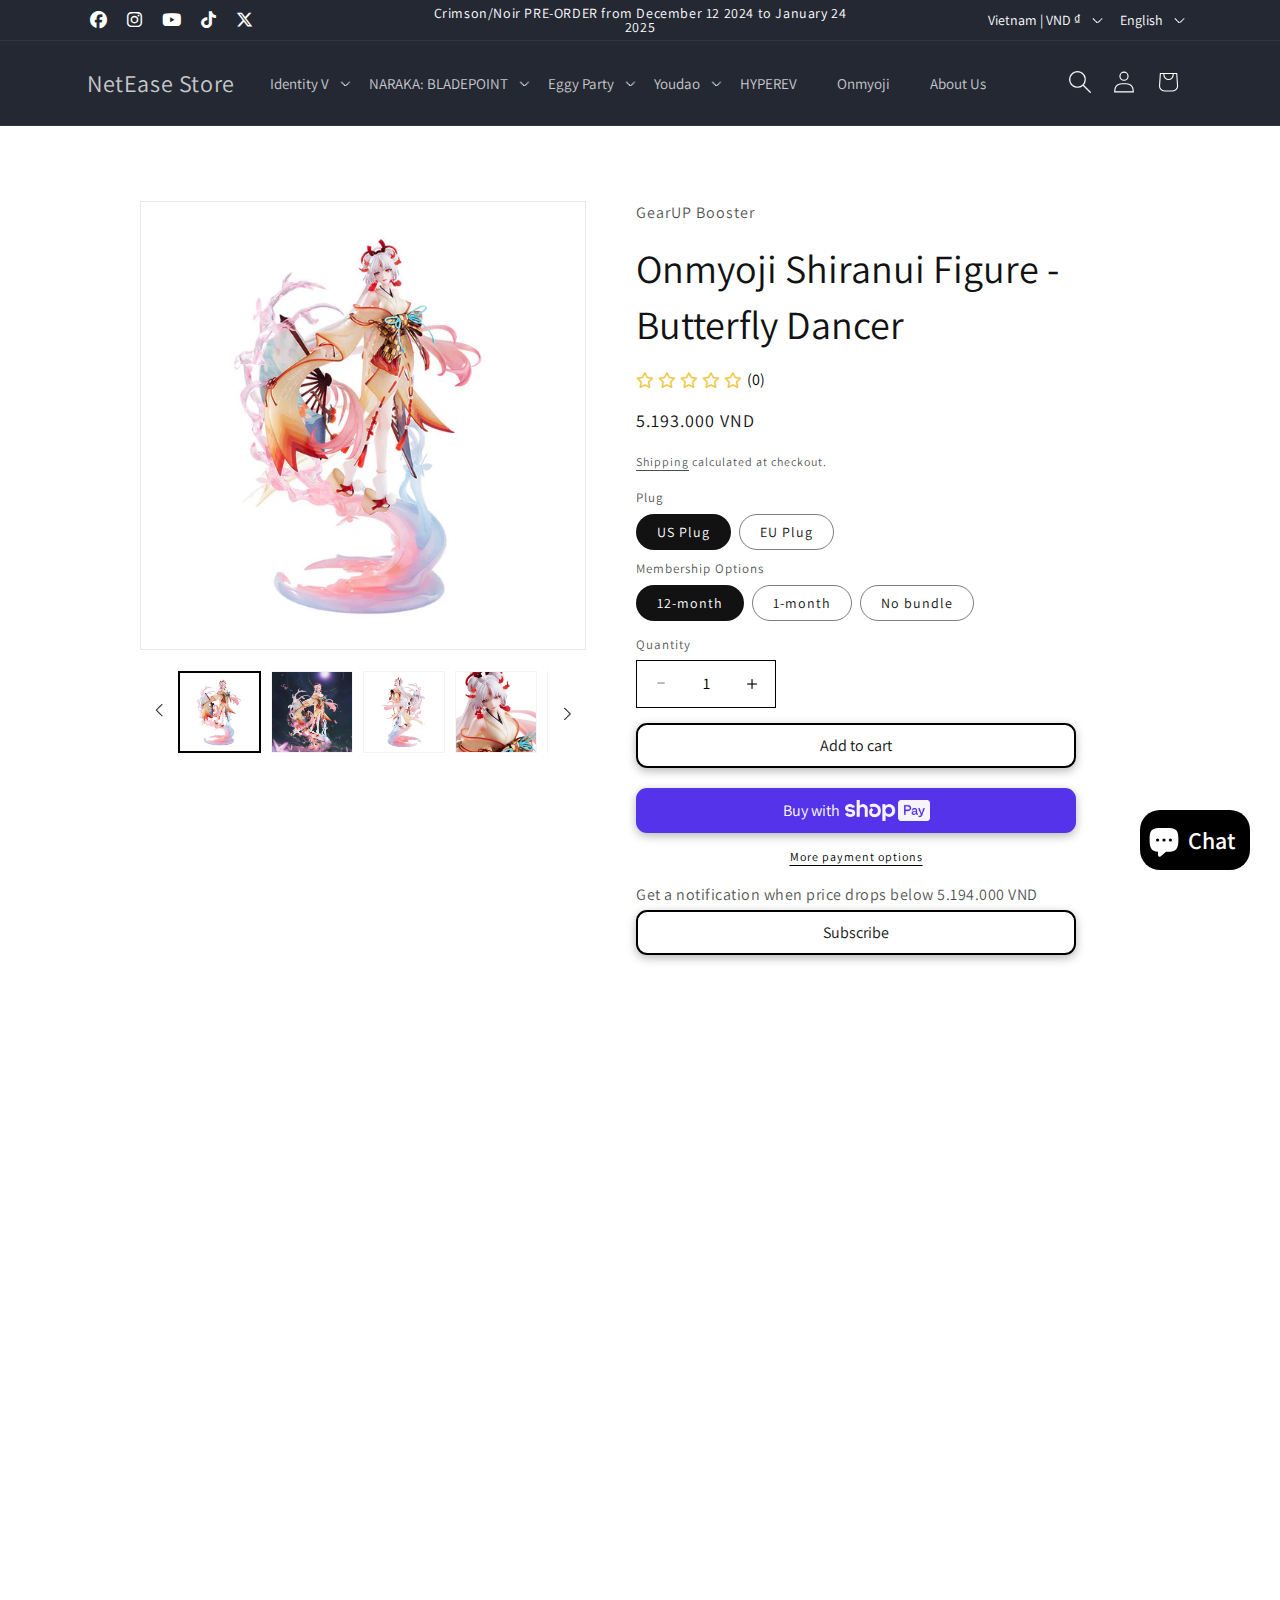
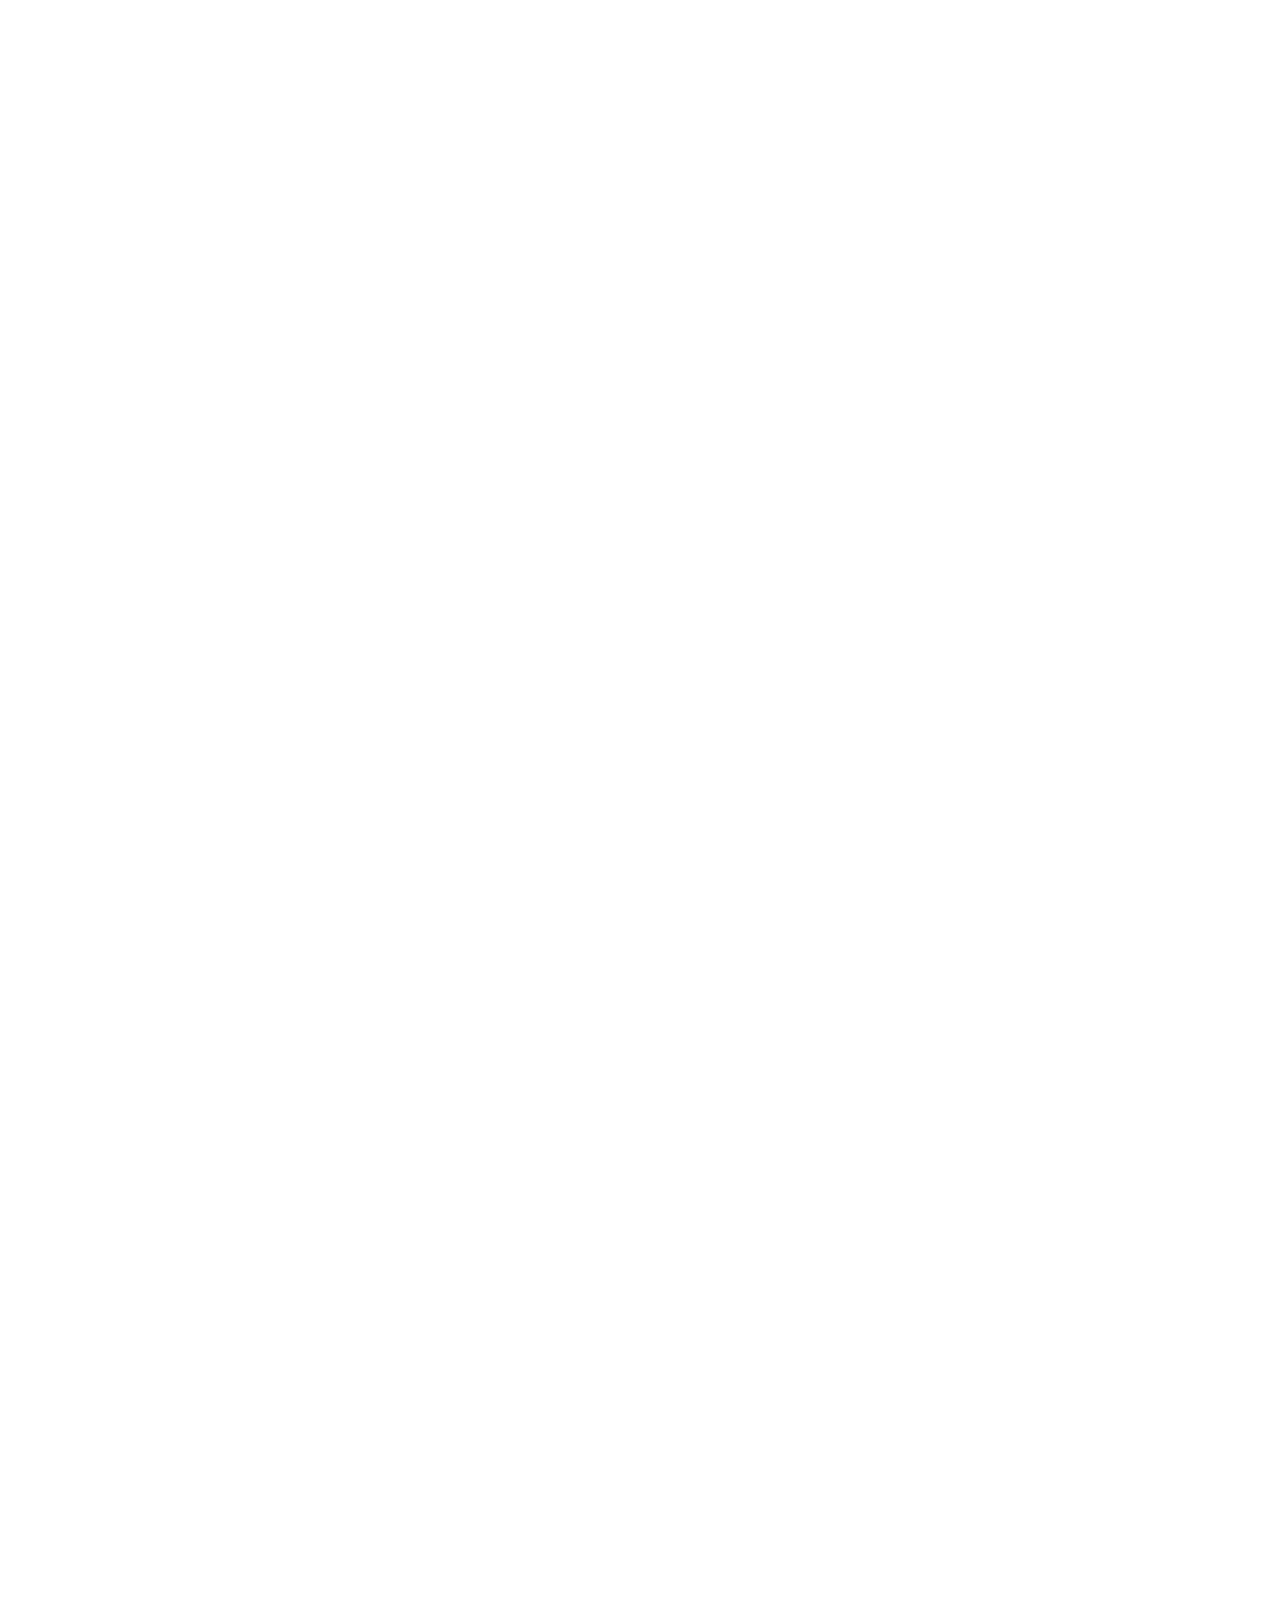
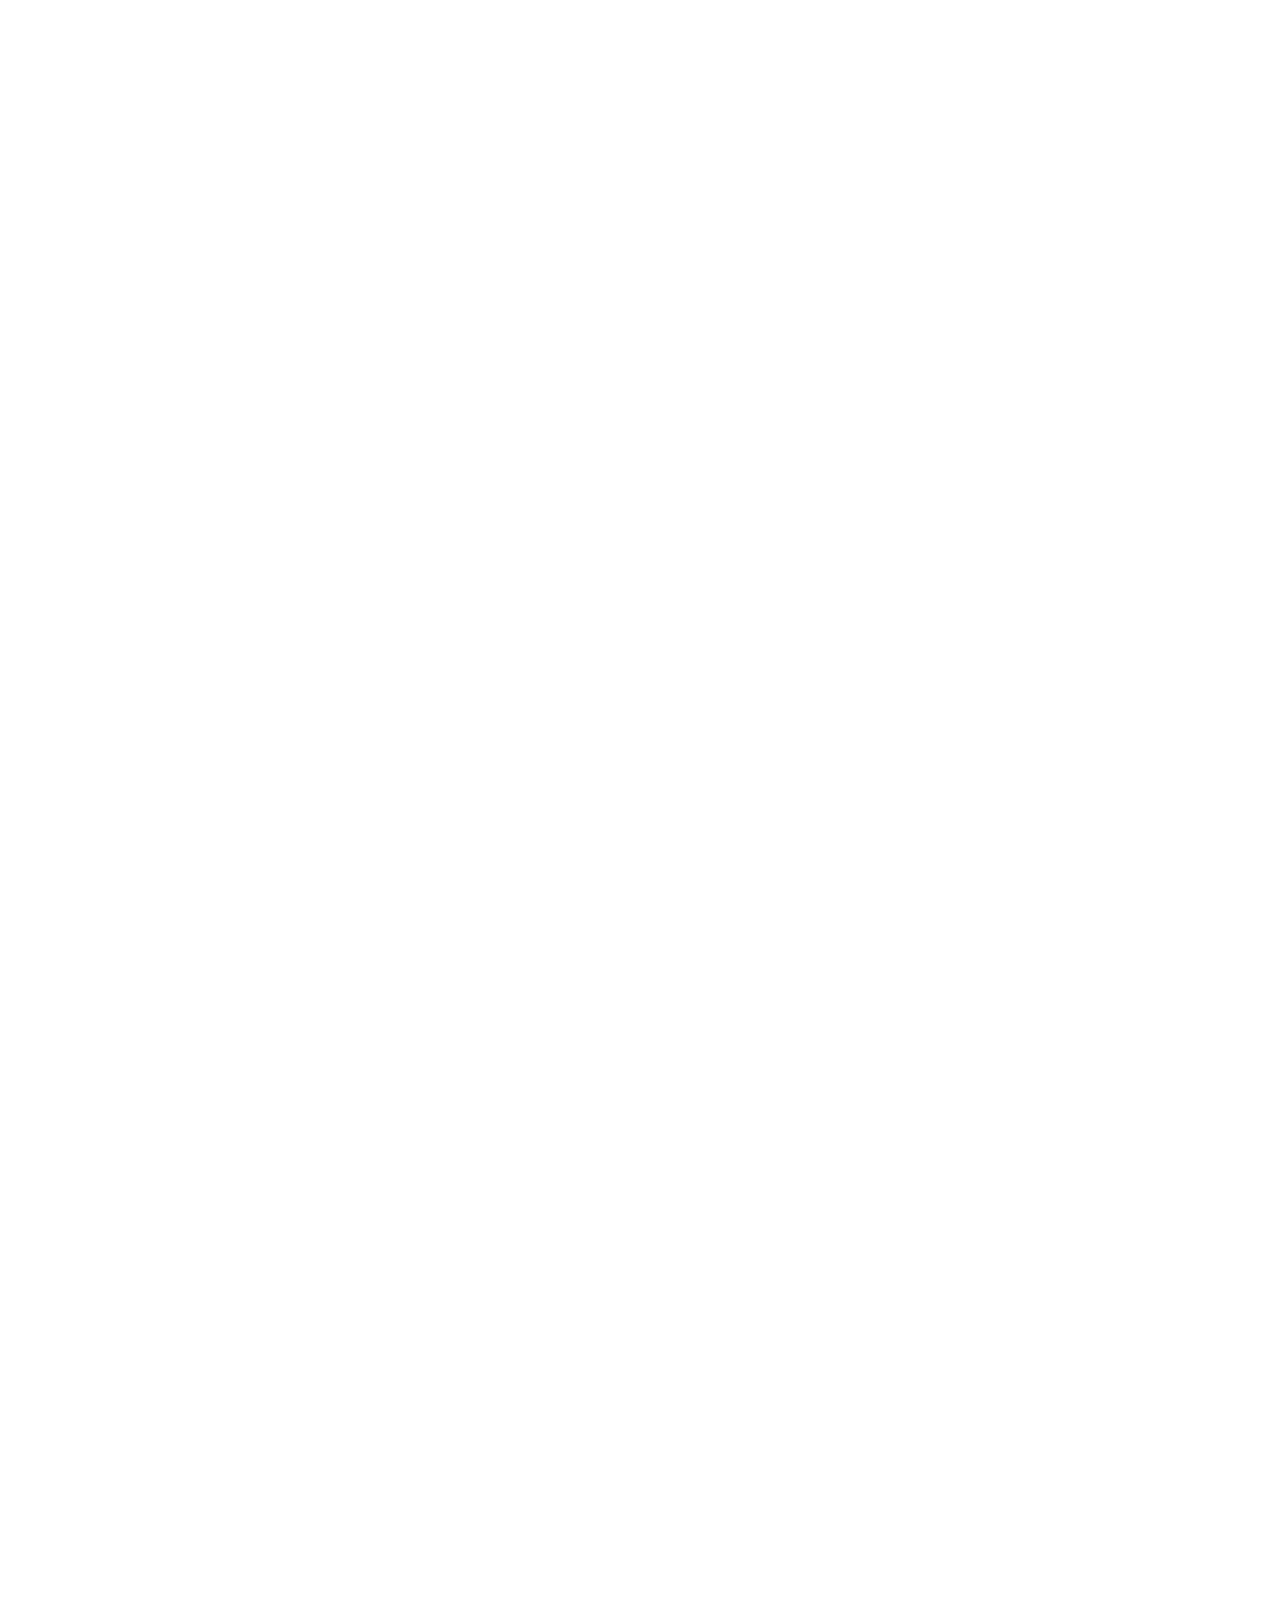
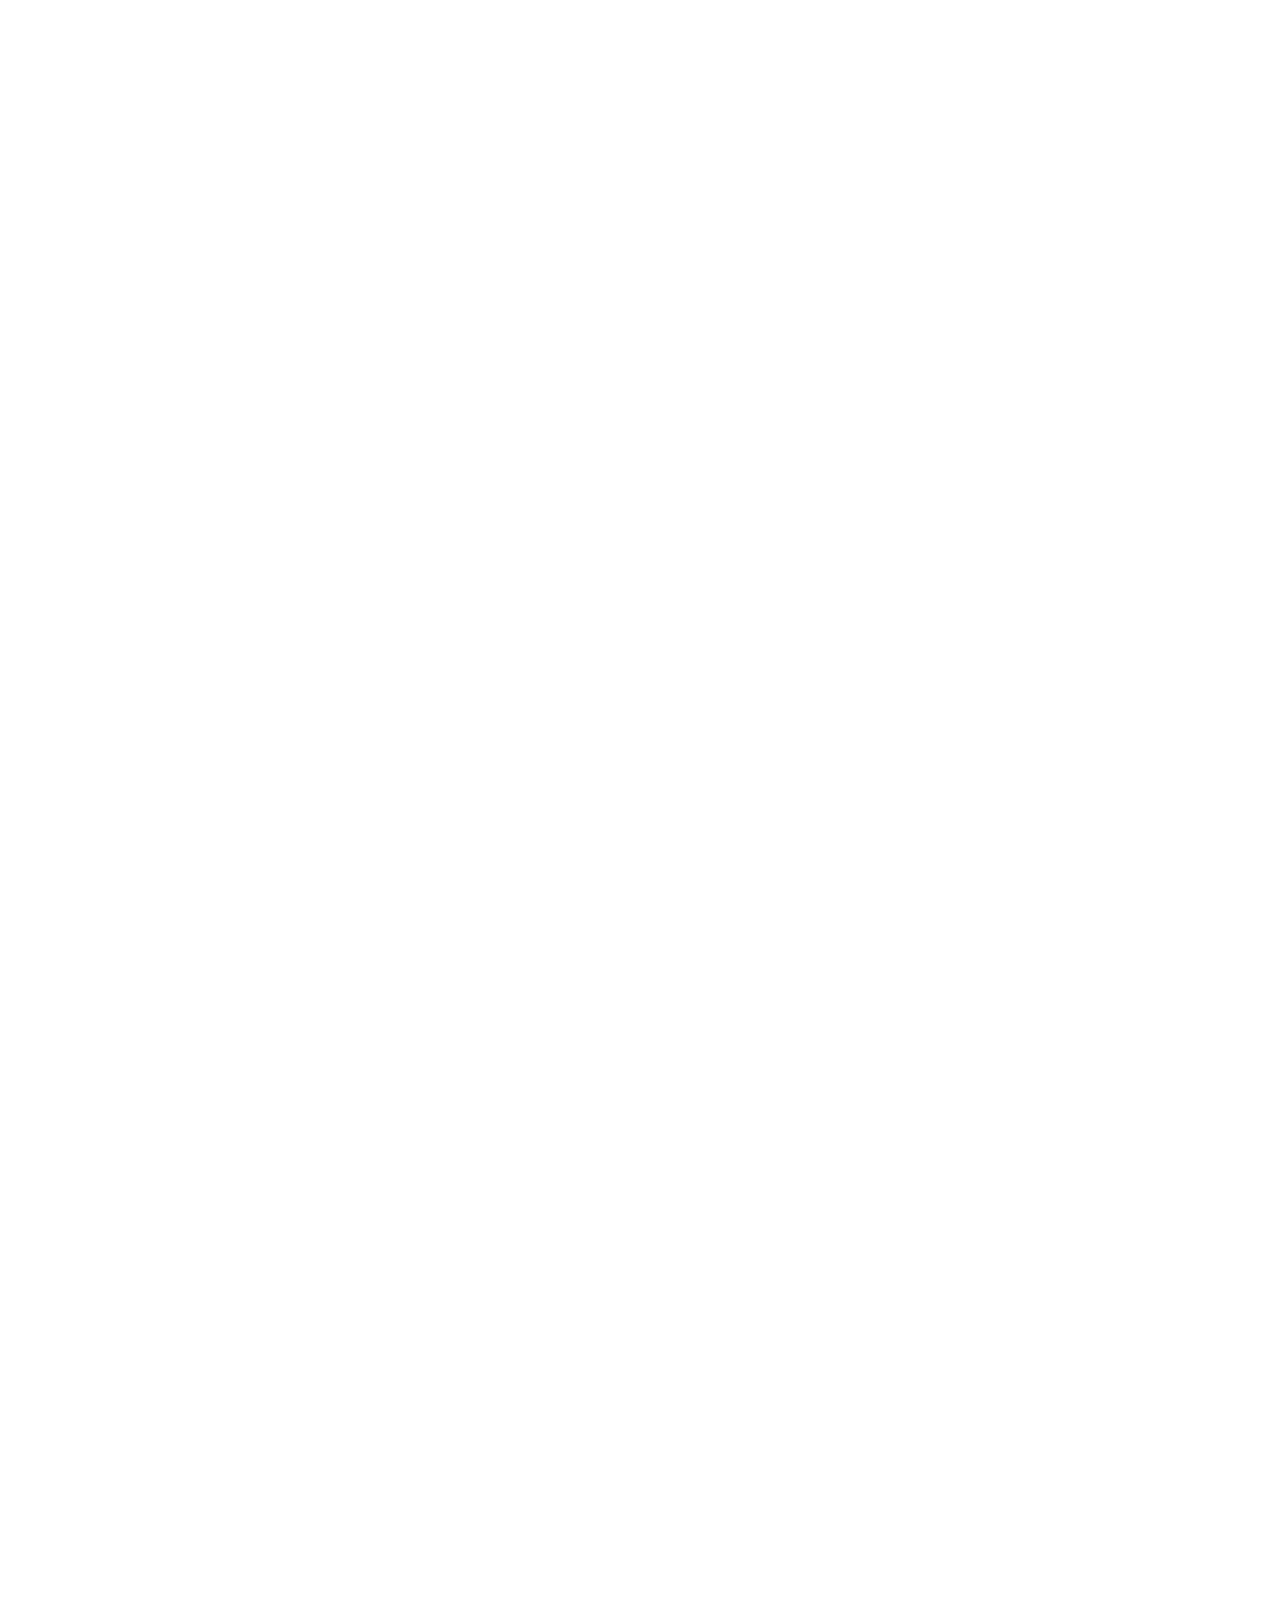
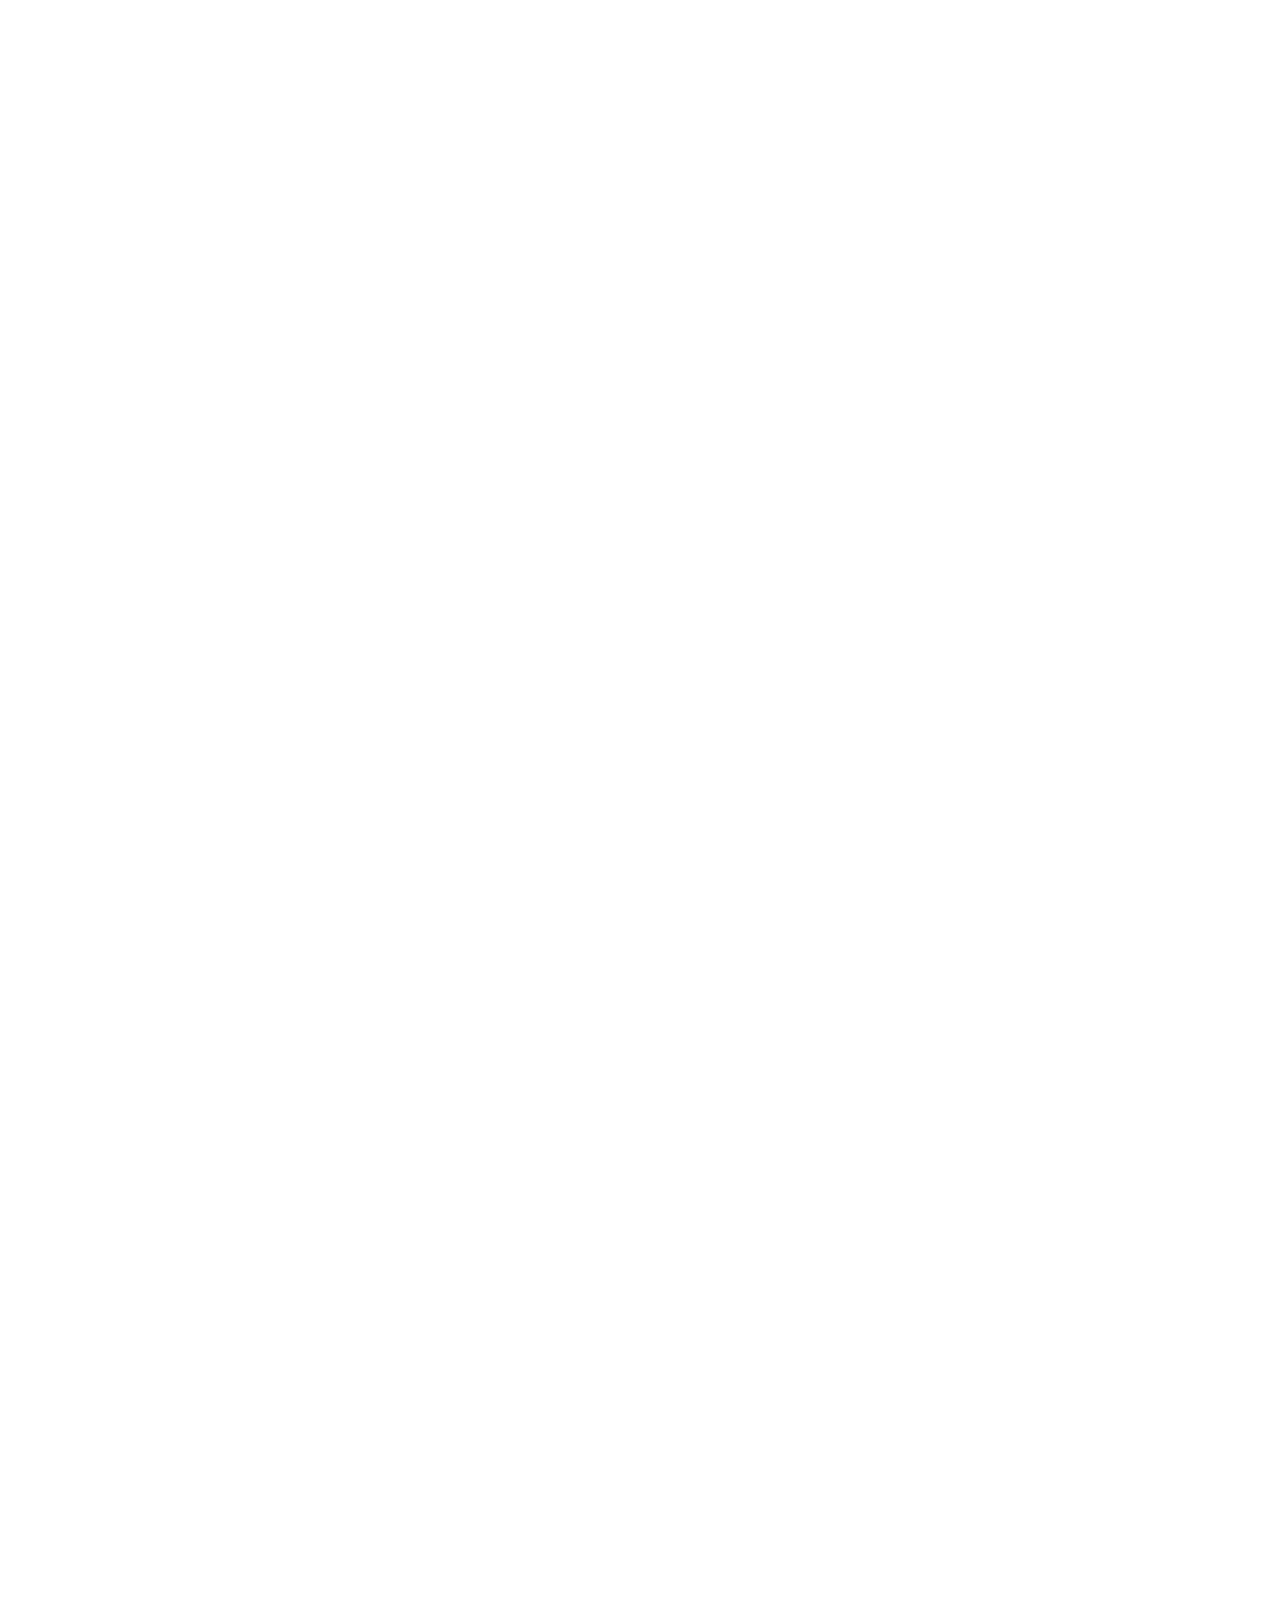
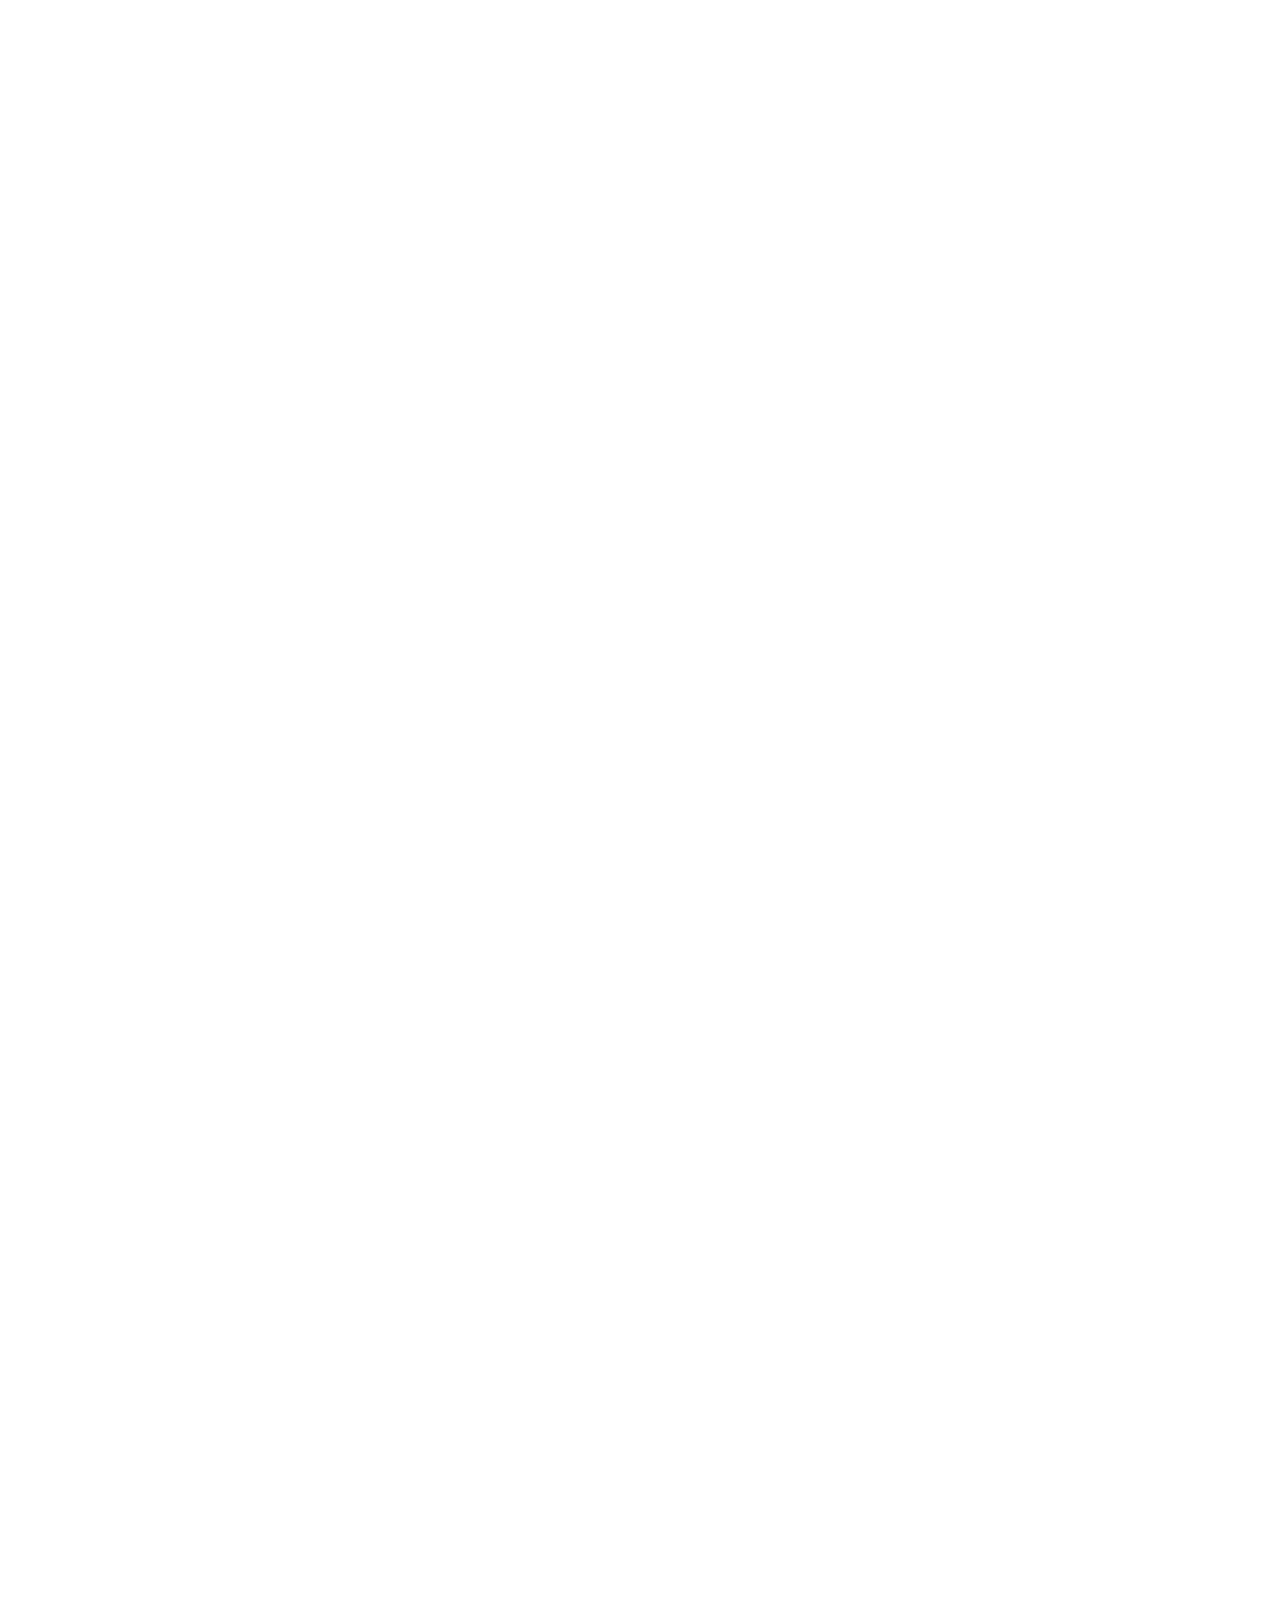
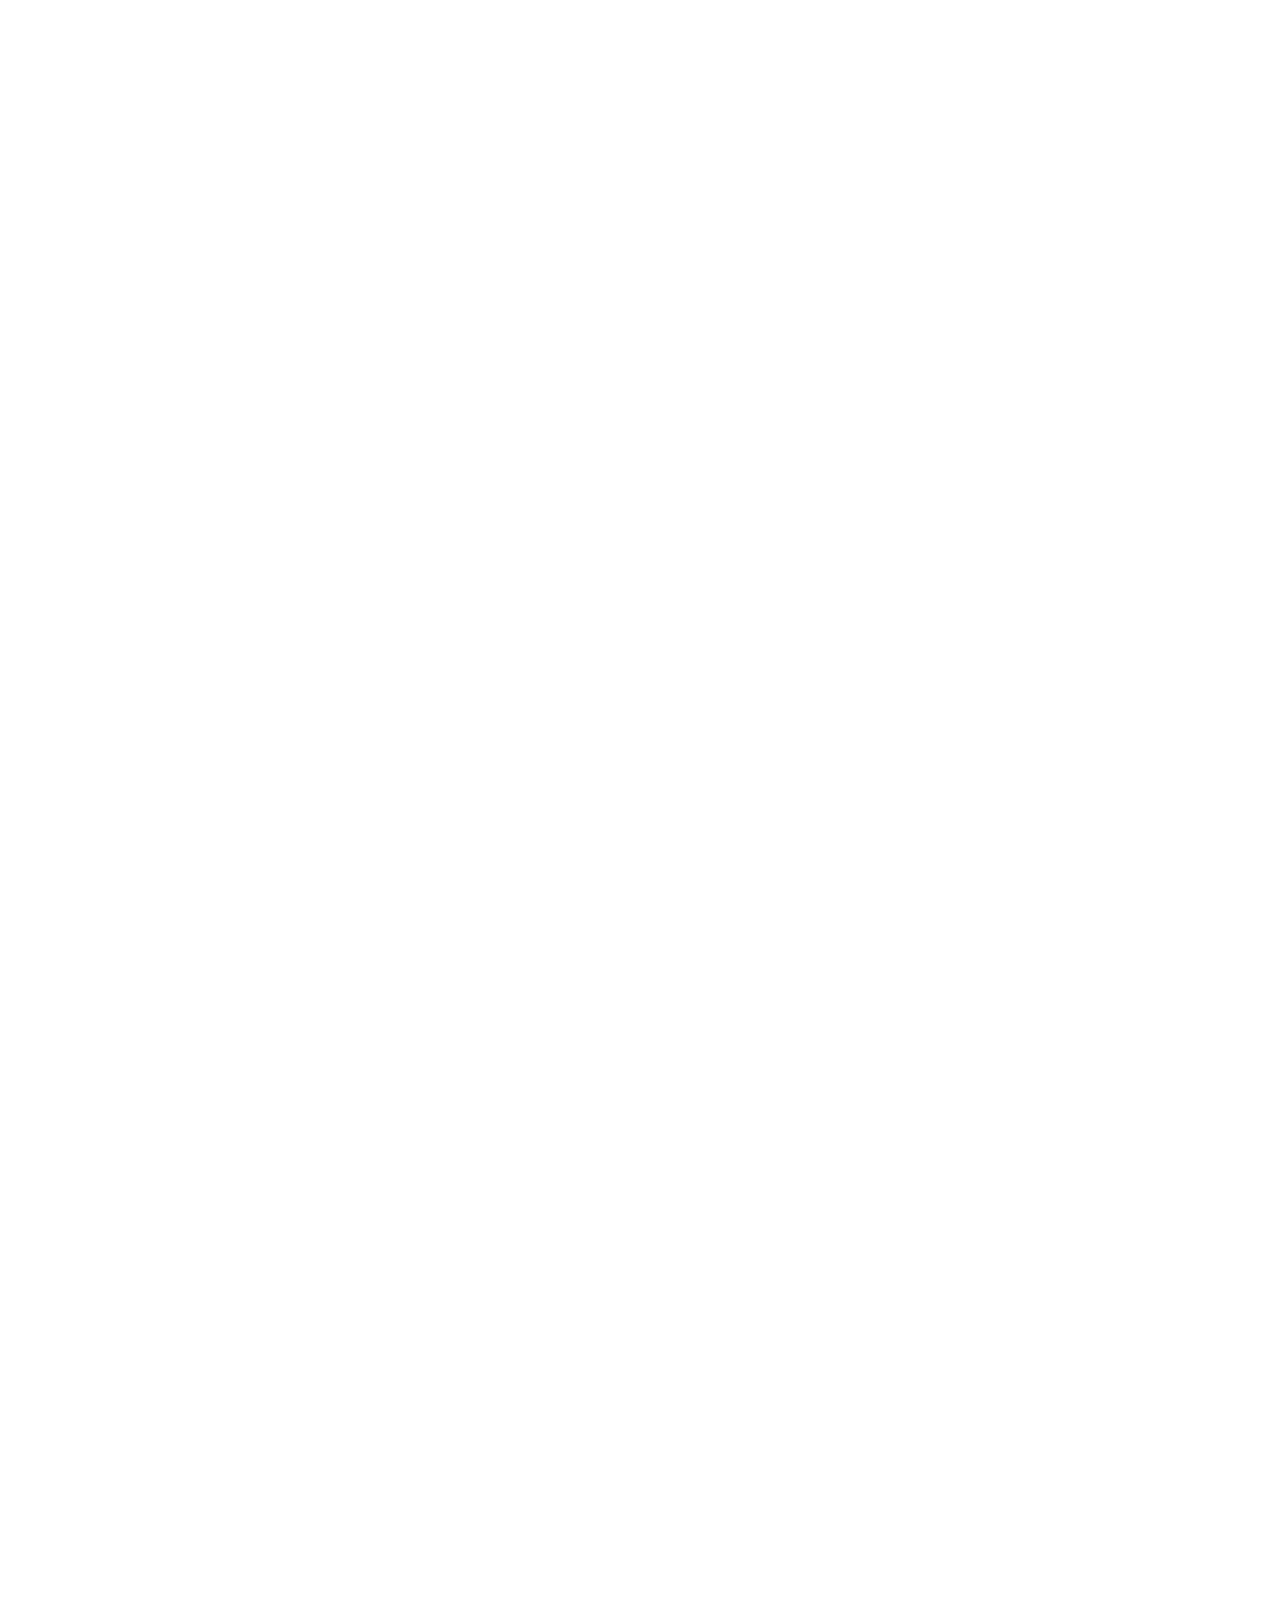
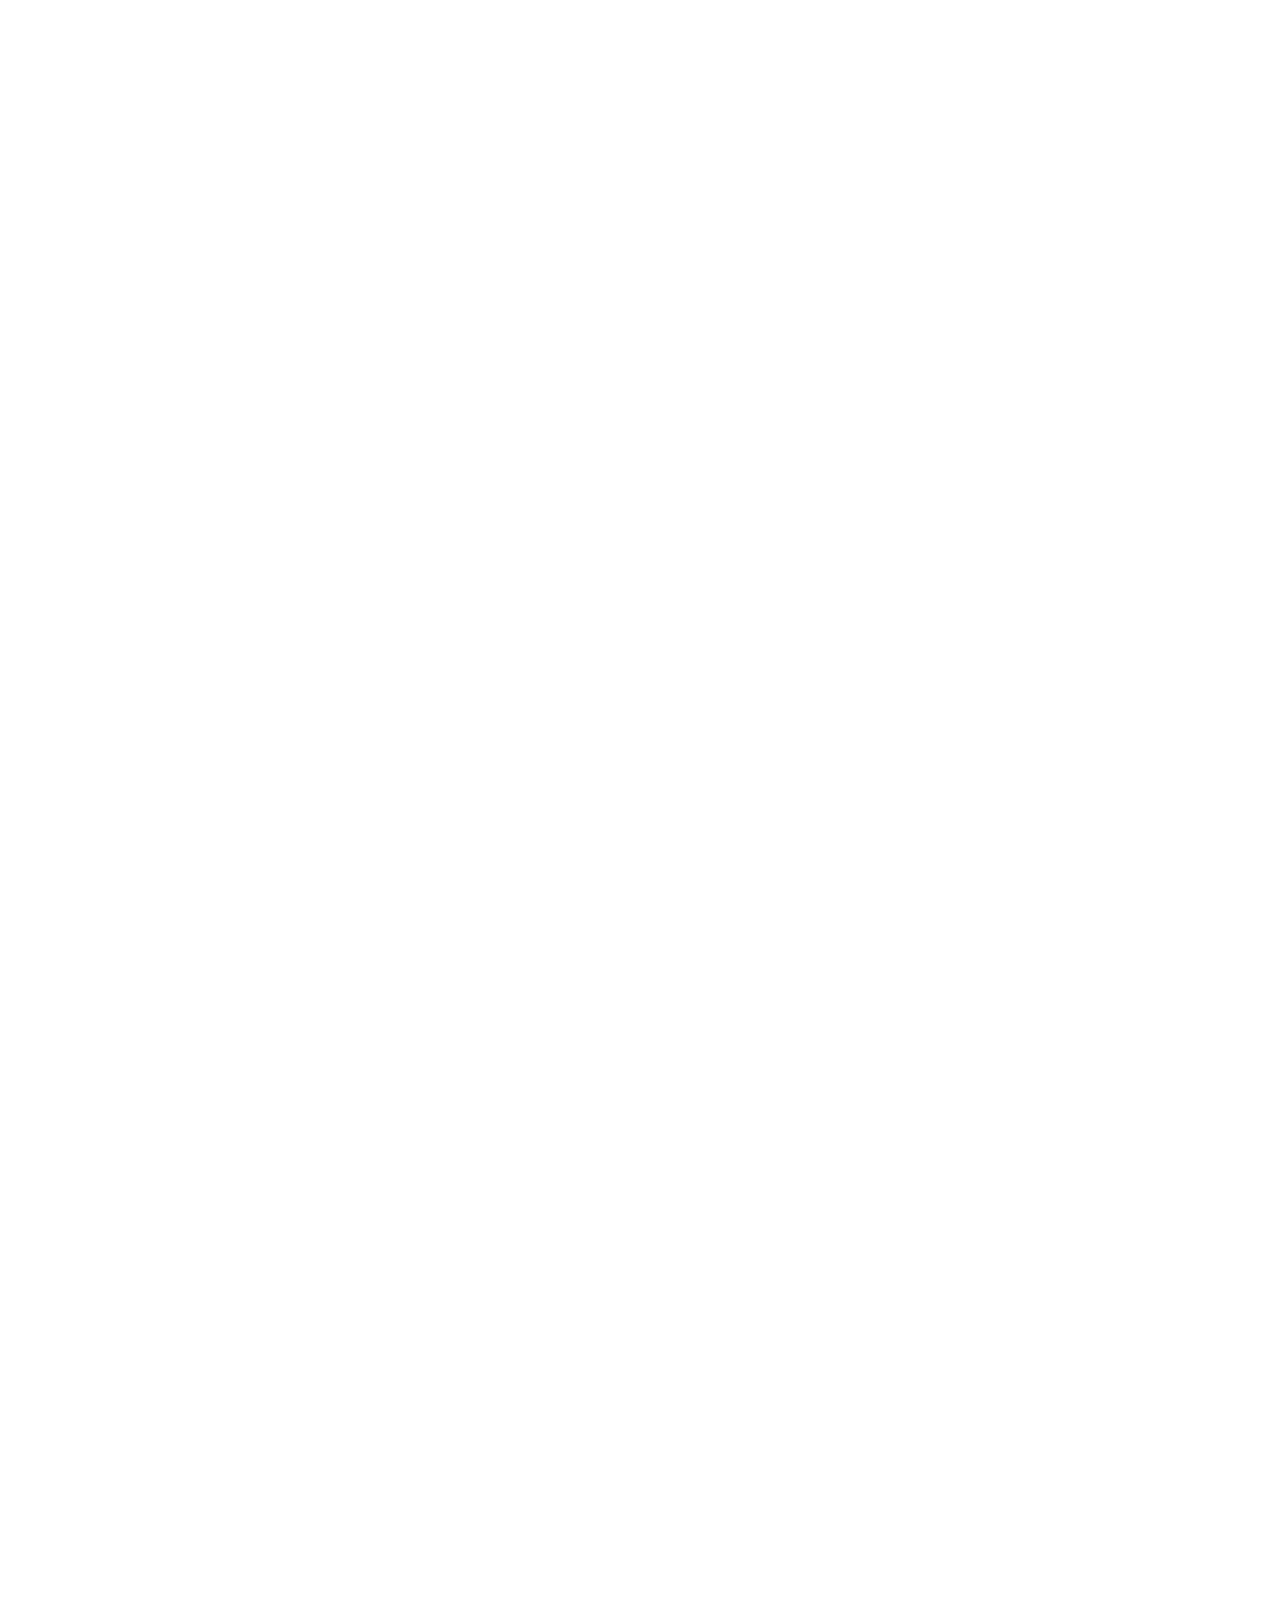
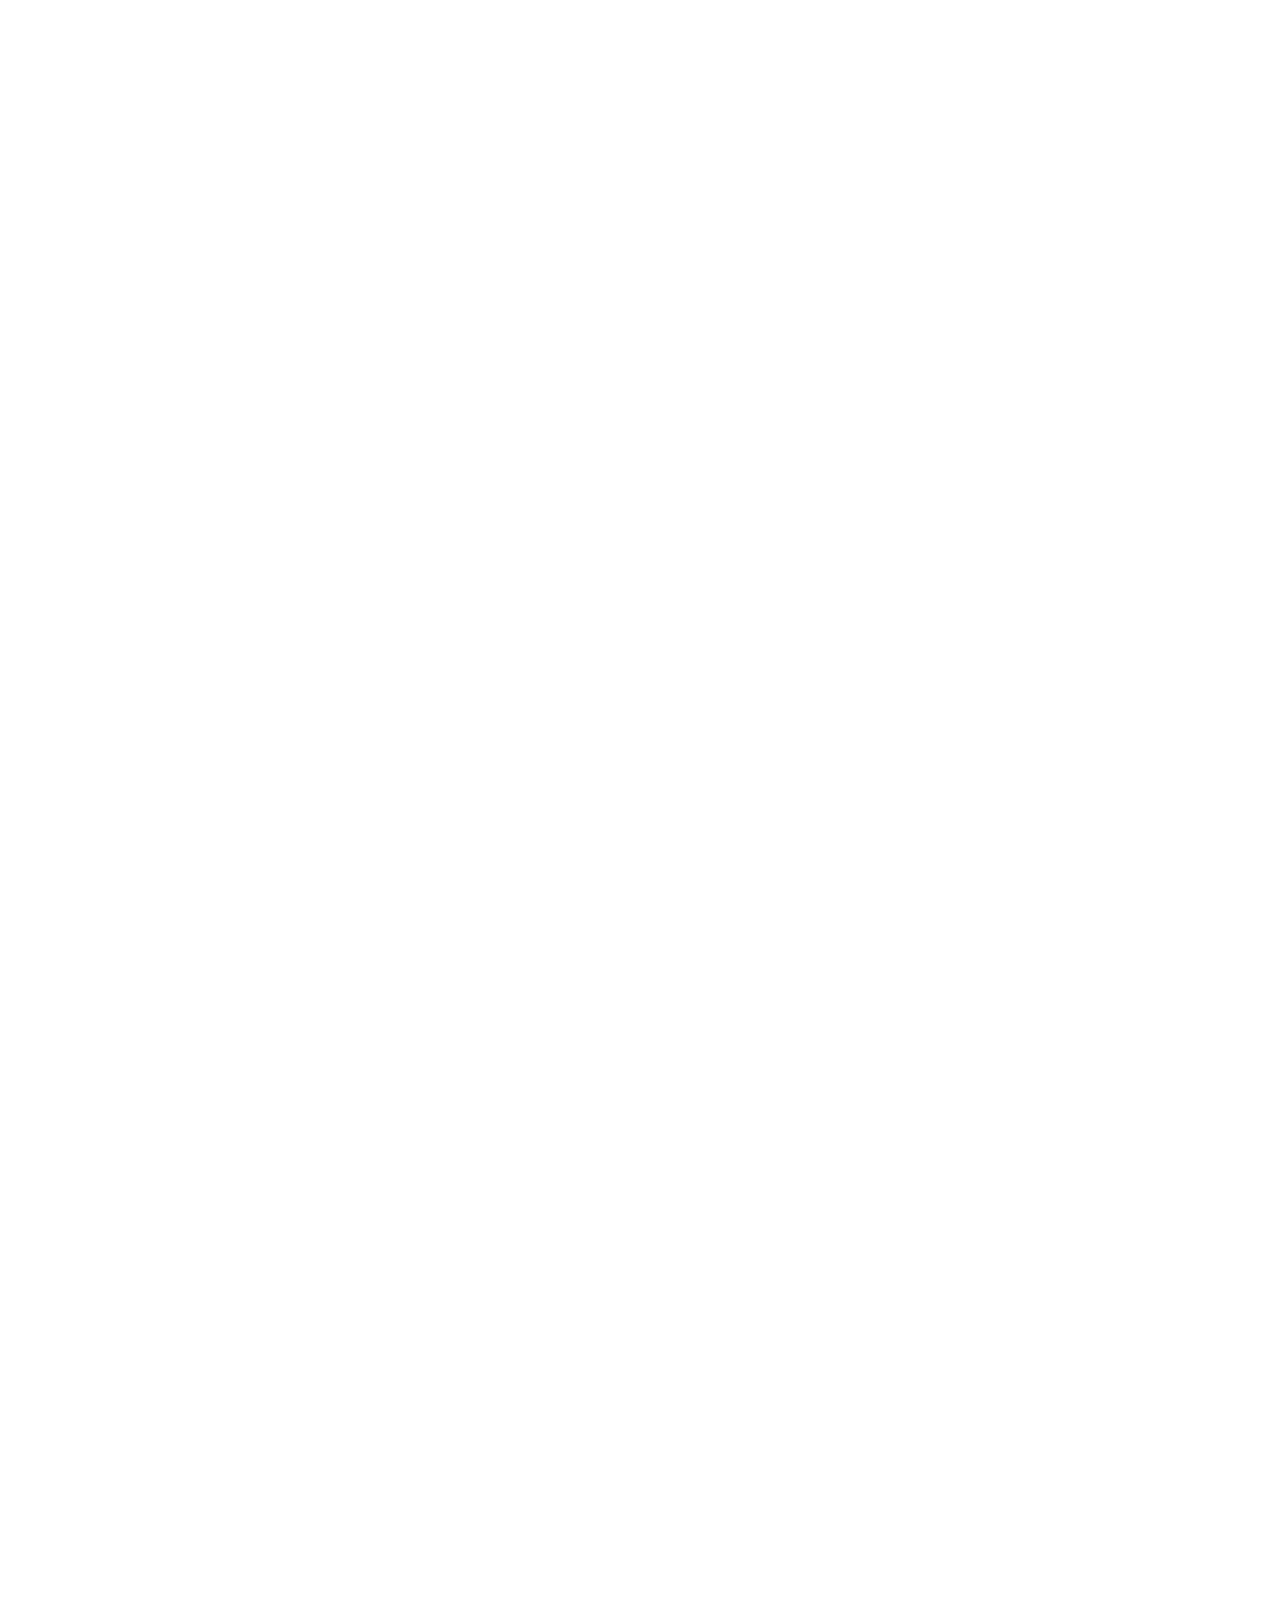
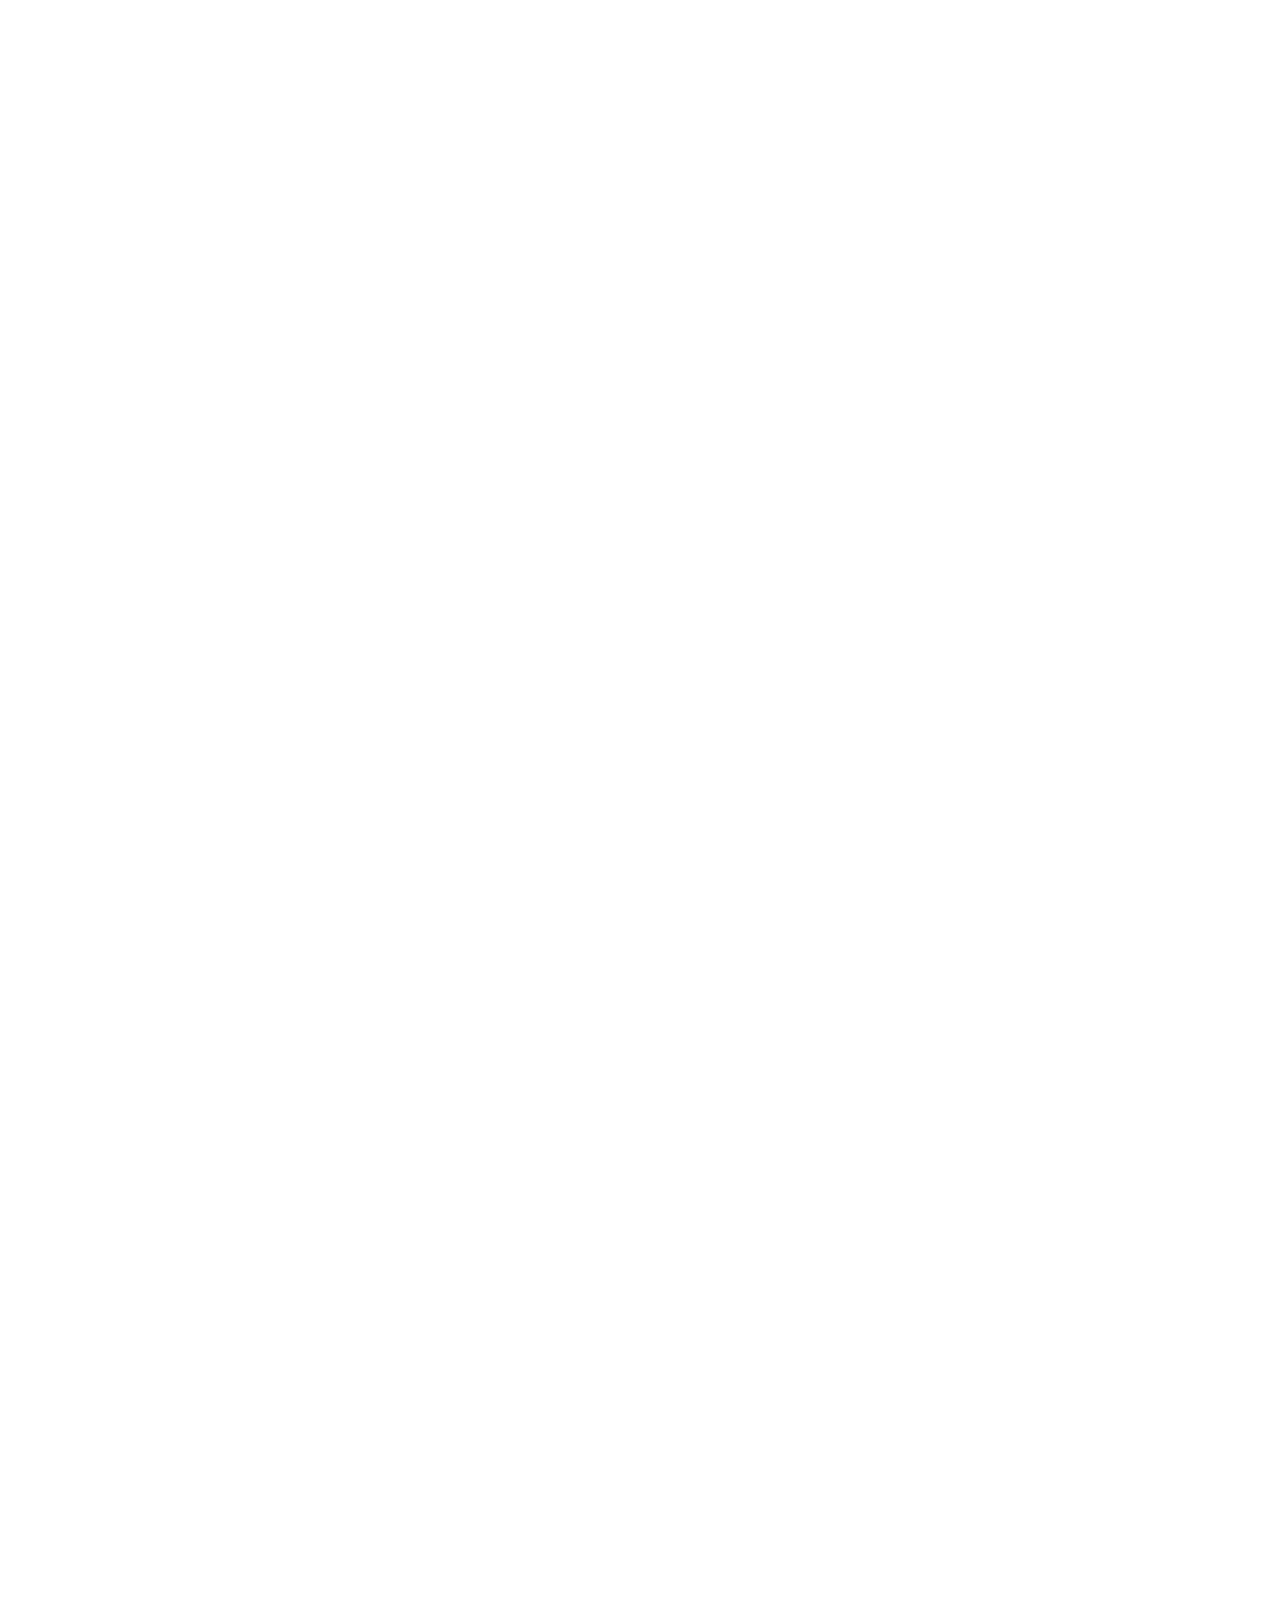
==== product.html @ d7a7edaa "update" ====
<!DOCTYPE html>
<html lang="en">
<head>
    <meta charset="UTF-8">
    <meta name="viewport" content="width=device-width, initial-scale=1.0 user-scalable">
    <link rel="stylesheet" href="./assets/css/reset.css">
    <link rel="stylesheet" href="./assets/fontawesome-free-6.7.2-web/css/all.css">
    <link rel="icon" type="image/x-icon" href="//neteasestore.com/cdn/shop/files/Netease_Store_FavIcon_White_af0d1147-eb52-4ab5-9616-52061c15a1e4.png?crop=center&height=32&v=1732855461&width=32">
    <link rel="stylesheet" href="./assets/fonts/stylesheet.css">

     <!-- -------------------- Fonts ----------------->
    
     <link rel="preconnect" href="https://fonts.googleapis.com">
     <link rel="preconnect" href="https://fonts.gstatic.com" crossorigin>
     <link href="https://fonts.googleapis.com/css2?family=Assistant:wght@200..800&display=swap" rel="stylesheet">
     
     <!-- -------------------------------------- -->

     <link rel="stylesheet" href="./assets/css/neteasestore.css">
     <link rel="stylesheet" href="./assets/css/product.css">

    <title>NetEase Store - Official Seller of NetEase Products</title>
</head>
<body>
    <section class="header top-on" id="header">
        <div class="header_top">
            <div class="header_top-container">
                <ul class="social_list">
                    <li>
                        <a target="_blank" href="">
                            <i class="fa-brands fa-facebook"></i>
                        </a>
                    </li>
                    <li>
                        <a target="_blank" href="">
                            <i class="fa-brands fa-instagram"></i>
                        </a>
                    </li>
                    <li>
                        <a target="_blank" href="">
                            <i class="fa-brands fa-youtube"></i>
                        </a>
                    </li>
                    <li>
                        <a target="_blank" href="">
                            <i class="fa-brands fa-tiktok"></i>
                        </a>
                    </li>
                    <li>
                        <a target="_blank" href="">
                            <i class="fa-brands fa-x-twitter"></i>
                        </a>
                    </li>
                </ul>
                <div class="annoucement">
                    <p>
                        Crimson/Noir PRE-ORDER from December 12 2024 to January 24 2025
                    </p>
                </div>
                <div class="right_header">
                    <div class="cost_unit">
                        Vietnam | VND ₫
                    </div>
                    <div class="language" style="user-select: none;">
                        <span class="language-default">
                            English
                        </span>
                        <ul class="language-list">
                            <li class="language-items active" onclick="translatePage('en')">
                                English
                            </li>
                            <li class="language-items" onclick="translatePage('zh-TW')">
                                繁體中文
                            </li>
                            <li class="language-items" onclick="translatePage('ja')">
                                日本語
                            </li>
                        </ul>
                    </div>
                </div>
            </div>
        </div>
        <div class="header_bottom">
            <div class="header_bottom-container">
                <div class="header_nav-bars">
                    <div class="header_nav-bars-container">
                        <div class="menu_drawer-nav">
                            <ul class="header_nav-list">
                                <li class="header_nav-items">
                                    Identity V
                                </li>
                                <li class="header_nav-items">
                                    NARAKA: BLADEPOINT
                                    
                                </li>
                                <li class="header_nav-items">
                                    Eggy Party
                                    
                                </li>
                                <li class="header_nav-items">
                                    Youdao
                                    
                                </li>
                                <li class="header_nav-items">
                                    HYPEREV
                                </li>
                                <li class="header_nav-items">
                                    Onmyoji
                                </li>
                                <li class="header_nav-items">
                                    About Us
                                </li>
                            </ul>
                        </div>
                        <div class="menu_drawer-utility">
                            <div class="header_user-items">
                                <a target="_blank" href="">
                                    <svg xmlns="http://www.w3.org/2000/svg" aria-hidden="true" focusable="false" fill="none" viewBox="0 0 18 19">
                                        <path>
                                        </path>
                                    </svg>
                                    <span>
                                        Log in
                                    </span>
                                </a>
                            </div>
                            <div class="cost_unit">
                                <span>Vietnam | VND ₫</span>
                            </div>
                            <div class="language" style="user-select: none;">
                                <span class="language-default">
                                    English
                                </span>
                                <ul class="language-list">
                                    <li class="language-items active" onclick="translatePage('en')">
                                        English
                                    </li>
                                    <li class="language-items" onclick="translatePage('zh-TW')">
                                        繁體中文
                                    </li>
                                    <li class="language-items" onclick="translatePage('ja')">
                                        日本語
                                    </li>
                                </ul>
                            </div>
                            <ul class="social_list">
                                <li>
                                    <a target="_blank" href="">
                                        <i class="fa-brands fa-facebook"></i>
                                    </a>
                                </li>
                                <li>
                                    <a target="_blank" href="">
                                        <i class="fa-brands fa-instagram"></i>
                                    </a>
                                </li>
                                <li>
                                    <a target="_blank" href="">
                                        <i class="fa-brands fa-youtube"></i>
                                    </a>
                                </li>
                                <li>
                                    <a target="_blank" href="">
                                        <i class="fa-brands fa-tiktok"></i>
                                    </a>
                                </li>
                                <li>
                                    <a target="_blank" href="">
                                        <i class="fa-brands fa-x-twitter"></i>
                                    </a>
                                </li>
                            </ul>
                        </div>
                        <ul class="identity_menu">
                            <li class="identity_menu-items">
                                <a href="">
                                    Identity V
                                </a>
                            </li>
                            <li class="identity_menu-items">
                                <a href="">
                                    Identity V Official Merch
                                </a>
                            </li>
                            <li class="identity_menu-items">
                                <a href="">
                                    Identity V Limited Edition Merch
                                </a>
                            </li>
                            <li class="identity_menu-items">
                                <a href="">
                                    Identity V Merch On Sale
                                </a>
                            </li>
                            <li class="identity_menu-items">
                                <a href="">
                                    Identity V New Arrivals
                                </a>
                            </li>
                            <li class="identity_menu-items">
                                <a href="">
                                    Identity V Merch Categories
                                </a>
                            </li>
                            <li class="identity_menu-items identity_menu-items--last-child ">
                                <a href="">
                                    Identity V Merch Series
                                </a>
                            </li>
                        </ul>
                        <ul class="naraka_menu">
                            <li class="naraka_menu-items">
                                <a href="">
                                    NARAKA: BLADEPOINT Official Merch
                                </a>
                            </li>
                            <li class="naraka_menu-items">
                                <a href="">
                                    NARAKA: BLADEPOINT Merch On Sale
                                </a>
                            </li>
                            <li class="naraka_menu-items">
                                <a href="">
                                    NARAKA: BLADEPOINT Plushies & Figurines
                                </a>
                            </li>
                            <li class="naraka_menu-items">
                                <a href="">
                                    NARAKA: BLADEPOINT Accessories
                                </a>
                            </li>
                        </ul>
                        <ul class="eggy_menu">
                            <li class="eggy_menu-items">
                                <a href="">
                                    Eggy Party Official Merch
                                </a>
                            </li>
                            <li class="eggy_menu-items">
                                <a href="">
                                    Eggy Party Merch On Sale
                                </a>
                            </li>
                            <li class="eggy_menu-items">
                                <a href="">
                                    Eggy Party Plushies & Figurines
                                </a>
                            </li>
                            <li class="eggy_menu-items">
                                <a href="">
                                    Eggy Party Accessories
                                </a>
                            </li>
                        </ul>
                        <ul class="youdao_menu">
                            <li class="youdao_menu-items">
                                <a href="">
                                    Youdao Smart Devices
                                </a>
                            </li>
                            <li class="youdao_menu-items">
                                <a href="">
                                    Dictionary Pen
                                </a>
                            </li>
                            <li class="youdao_menu-items">
                                <a href="">
                                    Pocket Printer & Paper
                                </a>
                            </li>
                            <li class="youdao_menu-items">
                                <a href="">
                                    Super Bundles
                                </a>
                            </li>
                        </ul>
                        <ul class="categories_popup">
                            <li class="categories_popup-items">
                                <a target="_blank" href="">
                                    Identity V Merch categories
                                </a>
                            </li>
                            <li class="categories_popup-items">
                                <a target="_blank" href="">
                                    Identity V Plushies & Figurines
                                </a>
                            </li>
                            <li class="categories_popup-items">
                                <a target="_blank" href="">
                                    Identity V Cards
                                </a>
                            </li>
                            <li class="categories_popup-items">
                                <a target="_blank" href="">
                                    Identity V Blind Boxes
                                </a>
                            </li>
                            <li class="categories_popup-items">
                                <a target="_blank" href="">
                                    Identity V Accessories
                                </a>
                            </li>
                            <li class="categories_popup-items">
                                <a target="_blank" href="">
                                    Identity V Assembly Workshop
                                </a>
                            </li>
                        </ul>
                        <ul class="series_popup">
                            <li class="series_popup-items">
                                <a href="" target="_black">
                                    Identity V Merch Series
                                </a>
                            </li>
                            <li class="series_popup-items">
                                <a target="_blank" href="">
                                    Identity V Frozen Kingdom Series Merch
                                </a>
                            </li>
                            <li class="series_popup-items">
                                <a target="_blank" href="">
                                    Identity V Crafter's Workshop Series Merch
                                </a>
                            </li>
                            <li class="series_popup-items">
                                <a target="_blank" href="">
                                    Identity V Weird Gallery Series Merch
                                </a>
                            </li>
                            <li class="series_popup-items">
                                <a target="_blank" href="">
                                    Identity V Midnight Party Series Merch
                                </a>
                            </li>
                            <li class="series_popup-items">
                                <a target="_blank" href="">
                                    Identity V Castle Series Merch
                                </a>
                            </li>
                        </ul>
                    </div>
                </div>
                <div class="logo_netease">
                    <h2>
                        <a href="./neteasestore.html">
                            NetEase Store
                        </a>
                    </h2>
                </div>
                <div class="header_nav">
                    <button class="btn-show-bars">
                        <img  src="./assets/img/bars-icon--white.png" alt="">
                    </button>
                    <ul class="header_nav-list">
                        <li class="header_nav-items">
                            Identity V
                            <ul class="identity_menu">
                                <li class="identity_menu-items">
                                    <a href="">
                                        Identity V Official Merch
                                    </a>
                                </li>
                                <li class="identity_menu-items">
                                    <a href="">
                                        Identity V Limited Edition Merch
                                    </a>
                                </li>
                                <li class="identity_menu-items">
                                    <a href="">
                                        Identity V Merch On Sale
                                    </a>
                                </li>
                                <li class="identity_menu-items">
                                    <a href="">
                                        Identity V New Arrivals
                                    </a>
                                </li>
                                <li class="identity_menu-items">
                                    Identity V Merch Categories
                                </li>
                                <ul class="categories_popup">
                                    <li class="categories_popup-items">
                                        <a target="_blank" href="">
                                            Identity V Plushies & Figurines
                                        </a>
                                    </li>
                                    <li class="categories_popup-items">
                                        <a target="_blank" href="">
                                            Identity V Cards
                                        </a>
                                    </li>
                                    <li class="categories_popup-items">
                                        <a target="_blank" href="">
                                            Identity V Blind Boxes
                                        </a>
                                    </li>
                                    <li class="categories_popup-items">
                                        <a target="_blank" href="">
                                            Identity V Accessories
                                        </a>
                                    </li>
                                    <li class="categories_popup-items">
                                        <a target="_blank" href="">
                                            Identity V Assembly Workshop
                                        </a>
                                    </li>
                                </ul>
                                <li class="identity_menu-items identity_menu-items--last-child ">
                                    Identity V Merch <br> Series
                                </li>
                                <ul class="series_popup">
                                    <li class="series_popup-items">
                                        <a target="_blank" href="">
                                            Identity V Frozen Kingdom Series Merch
                                        </a>
                                    </li>
                                    <li class="series_popup-items">
                                        <a target="_blank" href="">
                                            Identity V Crafter's Workshop Series Merch
                                        </a>
                                    </li>
                                    <li class="series_popup-items">
                                        <a target="_blank" href="">
                                            Identity V Weird Gallery Series Merch
                                        </a>
                                    </li>
                                    <li class="series_popup-items">
                                        <a target="_blank" href="">
                                            Identity V Midnight Party Series Merch
                                        </a>
                                    </li>
                                    <li class="series_popup-items">
                                        <a target="_blank" href="">
                                            Identity V Castle Series Merch
                                        </a>
                                    </li>
                                </ul>
                            </ul>
                        </li>
                        <li class="header_nav-items">
                            NARAKA: BLADEPOINT
                            <ul class="naraka_menu">
                                <li class="naraka_menu-items">
                                    <a href="">
                                        NARAKA: BLADEPOINT Official Merch
                                    </a>
                                </li>
                                <li class="naraka_menu-items">
                                    <a href="">
                                        NARAKA: BLADEPOINT Merch On Sale
                                    </a>
                                </li>
                                <li class="naraka_menu-items">
                                    <a href="">
                                        NARAKA: BLADEPOINT Plushies & Figurines
                                    </a>
                                </li>
                                <li class="naraka_menu-items">
                                    <a href="">
                                        NARAKA: BLADEPOINT Accessories
                                    </a>
                                </li>
                            </ul>
                        </li>
                        <li class="header_nav-items">
                            Eggy Party
                            <ul class="eggy_menu">
                                <li class="eggy_menu-items">
                                    <a href="">
                                        Eggy Party Official Merch
                                    </a>
                                </li>
                                <li class="eggy_menu-items">
                                    <a href="">
                                        Eggy Party Merch On Sale
                                    </a>
                                </li>
                                <li class="eggy_menu-items">
                                    <a href="">
                                        Eggy Party Plushies & Figurines
                                    </a>
                                </li>
                                <li class="eggy_menu-items">
                                    <a href="">
                                        Eggy Party Accessories
                                    </a>
                                </li>
                            </ul>
                        </li>
                        <li class="header_nav-items">
                            Youdao
                            <ul class="youdao_menu">
                                <li class="youdao_menu-items">
                                    <a href="">
                                        Youdao Smart Devices
                                    </a>
                                </li>
                                <li class="youdao_menu-items">
                                    <a href="">
                                        Dictionary Pen
                                    </a>
                                </li>
                                <li class="youdao_menu-items">
                                    <a href="">
                                        Pocket Printer & Paper
                                    </a>
                                </li>
                                <li class="youdao_menu-items">
                                    <a href="">
                                        Super Bundles
                                    </a>
                                </li>
                            </ul>
                        </li>
                        <li class="header_nav-items">
                            HYPEREV
                        </li>
                        <li class="header_nav-items">
                            Onmyoji
                        </li>
                        <li class="header_nav-items">
                            About Us
                        </li>
                    </ul>
                </div>
                <div class="header_user">
                    <ul class="header_user-list">
                        <li class="header_user-items">
                            <a href="">
                                <img src="./assets/img/search-white.png" alt="">
                            </a>
                        </li>
                        <li class="header_user-items">
                            <a target="_blank" href="">
                                <svg xmlns="http://www.w3.org/2000/svg" aria-hidden="true" focusable="false" fill="none" viewBox="0 0 18 19">
                                    <path>
                                    </path>
                                </svg>
                            </a>
                        </li>
                        <li class="header_user-items">
                            <a target="_blank" href="">
                                <svg xmlns="http://www.w3.org/2000/svg" aria-hidden="true" focusable="false" fill="none" viewBox="0 0 40 40">
                                    <path>
                                    </path>
                                </svg>
                            </a>
                        </li>
                    </ul>
                </div>
            </div>
        </div>
        <div class="header_search">
            <div class="header_search-container">
                <div class="search-modal">
                    <input autocomplete="off" type="text" id="header_search-input">
                    <img class="search-icon" src="./assets/img/search-white.png" alt="">
                    <img class="close-circle--icon" src="./assets/img/close-icon--clrcle (white).png" alt="">
                    <span class="search_input-line">
                    </span>
                    <label for="" id="header_search-label" class="header_search-label">Search</label>
                    <div class="search_input-check">
                        <div class="search-show-product">
                            <div class="left-searched">
                                <div class="suggestion">
                                    <span class="searched-title">
                                        SUGGESTION
                                    </span>
                                    <ul class="suggestion-list">
                                        <li class="suggestion-items">
                                            <a href="" target="_blank">
    
                                            </a>
                                        </li>
                                    </ul>
                                </div>
                                <div class="page-suggestion">
                                    <span class="searched-title">
                                        PAGES
                                    </span>
                                    <ul class="page-suggestion-list">
                                        <li class="page-suggestion-items">
                                            <a href="" target="_blank">
    
                                            </a>
                                        </li>
                                    </ul>
                                </div>
                            </div>
                            <div class="right-searched">
                                <span class="searched-title">
                                    PRODUCTS
                                </span>
                                <ul class="searched-product-list">
                                    <li class="searched-product-items">
                                        <a href="" target="_blank">
                                            <div class="searched-product-img">
                                                <img src="" alt="">
                                            </div>
                                            <div class="searched-product-container">
                                                <h2>
                                                    
                                                </h2>
                                                <h3>
    
                                                </h3>
                                                <span>
    
                                                </span>
                                            </div>
                                        </a>
                                    </li>
                                </ul>
                            </div>
                        </div>
                        <div class="search-for">
                            <p>
                                Search for &nbsp; <span class="search-info">
                                </span>
                            </p>
                            <span>
                                <img src="./assets/img/right-direction--icon-white.png" alt="">
                            </span>
                        </div>
                    </div>
                </div>
                <button class="btn-close-header-search">
                    <img src="./assets/img/close-white.png" alt="">
                </button>
                
            </div>
        </div>
    </section>
    <section class="content">
        <div class="product-detail-booster">
            <div class="product-detail-container">
                <div class="product-detail-left">
                        <div class="product-detail-show-img">
                            <img class="img-show-gear" src="./assets/img/Product-gallery/card 1.webp" alt="">
                            <button>
                                <img src="./assets/img/zoom-in-icon.png" alt="">
                            </button>
                        </div>
                    <div class="product-detail-gallery">
                        <button class="gallery-control gallery-left-control">
                            <img src="./assets/img/left-chevron.png" alt="">
                        </button>
                        <div class="gallery-container ">
                            <ul class="gallery-list">
                                <li class="gallery-items active">
                                    <button class="gallery-items-btn"> 
                                        <img src="./assets/img/Product-gallery/card 1.webp" alt="">
                                    </button>
                                </li>
                                <li class="gallery-items">
                                    <button class="gallery-items-btn"> 
                                        <img src="./assets/img/Product-gallery/card 2.webp" alt="">
                                    </button>
                                </li>
                                <li class="gallery-items">
                                    <button class="gallery-items-btn"> 
                                        <img src="./assets/img/Product-gallery/card 3.webp" alt="">
                                    </button>
                                </li>
                                <li class="gallery-items">
                                    <button class="gallery-items-btn"> 
                                        <img src="./assets/img/Product-gallery/card 4.webp" alt="">
                                    </button>
                                </li>
                                <li class="gallery-items">
                                    <button class="gallery-items-btn"> 
                                        <img src="./assets/img/Product-gallery/card 5.webp" alt="">
                                    </button>
                                </li>
                            </ul>
                        </div>
                        <button class="gallery-control gallery-right-control">
                            <img src="./assets/img/left-chevron.png" alt="">
                        </button>
                    </div>
                </div>
                <div class="product-detail-right">
                    <div class="product-detail-title">
                        GearUP Booster
                    </div>
                    <h1 class="product-detail-name">
                        Onmyoji Shiranui Figure - Butterfly Dancer
                    </h1>
                    <div class="product-detail-rating">
                        <div class="tydal-review-rating">
                            <i class="fa-regular fa-star"></i>
                            <i class="fa-regular fa-star"></i>
                            <i class="fa-regular fa-star"></i>
                            <i class="fa-regular fa-star"></i>
                            <i class="fa-regular fa-star"></i>
                        </div>
                        <div class="tydal-review-count">
                            (0)
                        </div>
                    </div>
                    <div class="product-detail-price">
                        5.193.000 VND
                    </div>
                    <div class="product-detail-tax">
                        <span>Shipping</span> calculated at checkout.
                    </div>
                    <div class="product-detail-template">
                        <div class="template-top">
                            <span class="template-title">
                                Plug
                            </span>
                            <ul class="template-list">
                                <li class="template-items active">
                                    US Plug
                                </li>
                                <li class="template-items">
                                    EU Plug
                                </li>
                            </ul>
                        </div>
                        <div class="template-bottom">
                            <span class="template-title">
                                Membership Options
                            </span>
                            <ul class="template-list">
                                <li class="template-items active" >
                                    12-month
                                </li>
                                <li class="template-items">
                                    1-month
                                </li>
                                <li class="template-items">
                                    No bundle
                                </li>
                            </ul>
                        </div>
                    </div>
                    <div class="product-detail-quantity">
                        <span class="quantity-title">
                            Quantity
                        </span>
                        <div class="quantity-control">
                            <span class="subtract limited">
                                <img src="./assets/img/minus-icon.png" alt="">
                            </span>
                            <span class="quantity">
                                1
                            </span>
                            <span class="plus">
                                <img src="./assets/img/plus-icon.png" alt="">
                            </span>
                        </div>
                    </div>
                    <div class="product-detail-addtocart">
                        <button class="cart-btn">
                            Add to cart
                        </button>
                    </div>
                    <div class="product-detail-buy">
                        <button class="cart-btn">
                            <span>
                                Buy with
                            </span>
                            <span>
                                <img src="./assets/img/Shop-pay-white.png" alt="">
                            </span>
                        </button>
                    </div>
                    <span class="product-detail-more-payment">
                        More payment options
                    </span>
                    <div class="pushup-native-subscribe">
                        <div class="title">
                            Get a notification when price drops below <span>5.194.000</span> VND
                        </div>
                        <button class="cart-btn">
                            Subscribe
                        </button>
                    </div>
                </div>
            </div>
            <div class="product-detail-descript">
                <h2 class="animate-hidden-container">
                    Onmyoji Official Merch
                </h2>
                <p class="animate-hidden-container">
                    <span>
                        *Please kindly leave your correct email address for further notifications
                    </span>
                    <span>
                        *Due to different shipping methods, please kindly order other merch separately
                    </span>
                </p>
                <div class="descript-img animate-hidden-container">
                    <img src="./assets/img/Product-detail-descript/card 1.jpg" alt="">
                </div>
                <div class="product-detail-footer animate-hidden-container">
                    <div class="share">
                        <span>
                            <i class="fa-solid fa-arrow-up-from-bracket"></i>
                            Share
                        </span>
                    </div>
                </div>
            </div>
        </div>
        <div class="related-product animate-hidden-container">
            <h2 class="animate-hidden-container">
                You may also like ❤️
            </h2>
            <div class="animate-hidden-container merch-on-sale-container container-flex more-onmyoji-merch-container">
                <div class="merch-on-sale-cart cart more-onmyoji-merch-cart">
                    <a href="" class="merch-on-sale-cart-link cart-link">
                        <div class="cart-img">
                            <img class="cart-show" src="./assets/img/More Onmyohi Merch/cart 1.webp" alt="">
                            <span class="cart-hover">
                                <img  src="./assets/img/More Onmyohi Merch/cart 1 hover.webp" alt="">
                            </span>
                        </div>
                        <div class="merch-on-sale-cart-container cart-container">
                            <h3>
                                Onmyoji Shiranui Figure - Butterfly Dancer
                            </h3>
                            <div class="cost">
                                <span class="show-cost">
                                    5.192.000 VND
                                </span>
                            </div>
                        </div>
                    </a>
                </div>
                <div class="merch-on-sale-cart cart more-onmyoji-merch-cart">
                    <a href="" class="merch-on-sale-cart-link cart-link">
                        <div class="cart-img">
                            <img class="cart-show" src="./assets/img/More Onmyohi Merch/cart 2.webp" alt="">
                            <span class="cart-hover">
                                <img  src="./assets/img/More Onmyohi Merch/cart 2 hover.webp" alt="">
                            </span>
                        </div>
                        <div class="merch-on-sale-cart-container cart-container">
                            <h3>
                                Onmyoji Enmusubi Figurine - Divine Bonder                           
                            </h3>
                            <div class="cost">
                                <span class="show-cost">
                                    3.115.000 VND
                                </span>
                            </div>
                        </div>
                    </a>
                </div>
                <div class="merch-on-sale-cart cart more-onmyoji-merch-cart">
                    <a href="" class="merch-on-sale-cart-link cart-link">
                        <div class="cart-img">
                            <img class="cart-show" src="./assets/img/More Onmyohi Merch/cart 3.webp" alt="">
                            <span class="cart-hover">
                                <img  src="./assets/img/More Onmyohi Merch/cart 3 hover.webp" alt="">
                            </span>
                        </div>
                        <div class="merch-on-sale-cart-container cart-container">
                            <h3>
                                Onmyoji Shiranui Figure Display Case - Butterfly Dancer                           
                            </h3>
                            <div class="cost">
                                <span class="show-cost">
                                    2.337.000 VND
                                </span>
                            </div>
                        </div>

                    </a>
                </div>
                <div class="merch-on-sale-cart cart more-onmyoji-merch-cart">
                    <a href="" class="merch-on-sale-cart-link cart-link">
                        <div class="cart-img">
                            <img class="cart-show" src="./assets/img/Naraka Merch OI Sale/cart 5.webp" alt="">
                            <span class="cart-hover">
                                <img  src="./assets/img/Naraka Merch OI Sale/cart 5 hover.webp" alt="">
                            </span>
                        </div>
                        <div class="merch-on-sale-cart-container cart-container">
                            <h3>
                                NARAKA: BLADEPOINT - Collectible Chibi Figure: Tianhai                      
                            </h3>
                            <div class="cost">
                                <span class="show-cost">
                                    649.000 VND
                                </span>
                            </div>
                        </div>
                        
                    </a>
                </div>
            </div>
        </div>
        <div class="tydal-review-wrapper animate-hidden-container">
            <div class="panel-nav">
                <div class="review-summary">
                    <div class="product-detail-rating">
                        <div class="tydal-review-rating">
                            <i class="fa-regular fa-star"></i>
                            <i class="fa-regular fa-star"></i>
                            <i class="fa-regular fa-star"></i>
                            <i class="fa-regular fa-star"></i>
                            <i class="fa-regular fa-star"></i>
                        </div>
                    </div>
                    <span class="review-summary-total-review">
                        No reviews yet
                    </span>
                </div>
                <div class="write-review">
                    <button>
                        Write a review
                    </button>
                </div>
            </div>
            <div class="review-text">
                Be the first person to <span>Write a review</span>
            </div>
        </div>
    </section>
    <section class="footer animate-hidden-container">
        <div class="footer-top">
            <div class="footer-top-container">
                <h3 class="quick-link">
                    Quick link
                </h3>
                <ul class="footer-quick-link">
                    <li class="quick-link-items">
                        <a href="" target="_blank" target="_blank">
                            Eggy Party Official Store Disclaimer 
                        </a>
                    </li>
                    <li class="quick-link-items">
                        <a href="" target="_blank" target="_blank">
                            Identity V Gift Box Policy
                        </a>
                    </li>
                </ul>
                <h3 class="subscribe">
                    Subscribe to our emails
                </h3>
                <div class="subscribe-container">
                    <div class="input-email">
                        <input type="email">
                        <label for="">Email</label>
                        <img src="./assets/img/right-direction--icon-white.png" alt="">
                    </div>
                    <div class="follow-list">
                        <button>
                            <i class="fa-regular fa-heart"></i>
                            Follow on 
                            <img src="./assets/img/Shop-pay-white.png" alt="">
                        </button>
                        <ul class="social_list">
                            <li>
                                <a target="_blank" href="" target="_blank">
                                    <i class="fa-brands fa-facebook"></i>
                                </a>
                            </li>
                            <li>
                                <a target="_blank" href="" target="_blank">
                                    <i class="fa-brands fa-instagram"></i>
                                </a>
                            </li>
                            <li>
                                <a target="_blank" href="" target="_blank">
                                    <i class="fa-brands fa-youtube"></i>
                                </a>
                            </li>
                            <li>
                                <a target="_blank" href="" target="_blank">
                                    <i class="fa-brands fa-tiktok"></i>
                                </a>
                            </li>
                            <li>
                                <a target="_blank" href="" target="_blank">
                                    <i class="fa-brands fa-x-twitter"></i>
                                </a>
                            </li>
                        </ul>
                    </div>
                </div>
            </div>
        </div>
        <div class="footer-bottom">
            <div class="footer-bottom-container">
                <ul class="footer-payment-list">
                    <li class="payment-items">
                        <img src="./assets/img/payment/amex-cart.png" alt="">
                    </li>
                    <li class="payment-items">
                        <img src="./assets/img/payment/apple-pay.png" alt="">
                    </li>
                    <li class="payment-items">
                        <img src="./assets/img/payment/google-pay-.png" alt="">
                    </li>
                    <li class="payment-items">
                        <img src="./assets/img/payment/Mastercard-logo.svg.png" alt="">
                    </li>
                    <li class="payment-items">
                        <img src="./assets/img/payment/PayPal-Symbol.png" alt="">
                    </li>
                    <li class="payment-items">
                        <img src="./assets/img/payment/shop.png" alt="">
                    </li>
                    <li class="payment-items">
                        <img src="./assets/img/payment/unionpay-card-icon.png" alt="">
                    </li>
                    <li class="payment-items">
                        <img src="./assets/img/payment/visa-icon-2048x628-6yzgq2vq.png" alt="">
                    </li>
                </ul>
                <div class="footer-help">
                    <ul class="help-list">
                        <li class="help-items"><a href="">© 2024, NetEase Store</a></li>
                        <li class="help-items"><a href="">Refund policy
                        </a></li>
                        <li class="help-items"><a href="">Privacy policy</a></li>
                        <li class="help-items"><a href="">Terms of service
                        </a></li>
                        <li class="help-items"><a href="">Shipping policy
                        </a></li>
                        <li class="help-items"><a href="">
                            Contact information
                        </a></li>
                    </ul>
                </div>
                <div class="footer-unit-container">
                    <div class="unit-cost">
                        <select name="unit-cost" id="unit-cost-select">
                            <option value="AT">Austria (EUR €)</option>
                            <option value="CA">Canada (CAD $)</option>
                            <option value="DE">Germany (EUR €)</option>
                            <option value="IS">Iceland (ISK kr)</option>
                            <option value="PH">Philippines (PHP ₱)</option>
                            <option value="ZA">South Africa (USD $)</option>
                            <option value="TW">Taiwan (TWD $)</option>
                            <option value="TH">Thailand (THB ฿)</option>
                            <option value="AE">United Arab Emirates (AED)</option>
                            <option value="VN" selected>Vietnam (VND ₫)</option>
                        </select>
                    </div>
                    <div class="unit-language">
                        <select name="unit-language" id="unit-language">
                            <option value="EN" selected onclick="translatePage('en')">English</option>
                            <option value="JP" onclick="translatePage('zh-TW')">日本語</option>
                            <option value="CN" onclick="translatePage('ja')">繁體中文</option>
                        </select>
                    </div>
                </div>
            </div>
        </div>
    </section>
    <div class="chat_fixed">
        <div class="chat_container">
            <svg viewBox="0 0 20 20" fill="none" xmlns="http://www.w3.org/2000/svg" data-spec="button-icon" __source="[object Object]">
                <path>
                </path>
            </svg>
            <span>
                Chat
            </span>
        </div>
    </div>
    <div class="white_modal">
    </div>
    <div class="show-img-product-modal">
        <div class="show-img-product-container">
            <img src="./assets/img/Product-gallery/card 1.webp" alt="">
            <img src="./assets/img/Product-gallery/card 2.webp" alt="">
            <img src="./assets/img/Product-gallery/card 3.webp" alt="">
            <img src="./assets/img/Product-gallery/card 4.webp" alt="">
            <img src="./assets/img/Product-gallery/card 5.webp" alt="">
            <button>
                <img src="./assets/img/close-icon.png" alt="">
            </button>
        </div>
    </div>
    <div id="google_translate_element" style="display: none;"></div>
    <script type="text/javascript">
    function googleTranslateElementInit() {
        new google.translate.TranslateElement(
        { pageLanguage: 'en' }, // Thay 'en' bằng ngôn ngữ mặc định của trang (ví dụ: 'vi' cho Tiếng Việt)
        'google_translate_element'
        );
    }

    function translatePage(lang) {
        var translateElement = document.querySelector('.goog-te-combo');
        if (translateElement) {
        translateElement.value = lang;
        translateElement.dispatchEvent(new Event('change')); // Kích hoạt thay đổi ngôn ngữ
        } else {
        alert('Google Translate chưa sẵn sàng!');
        }
    }
    </script>
    <script src="https://translate.google.com/translate_a/element.js?cb=googleTranslateElementInit"></script>
    <script src="./assets/javascript/product.js"></script>
</body>
</html>
---- assets/fonts/stylesheet.css ----
@font-face {
    font-family: 'Avenir LT Std';
    src: url('Microsoft Yahei/AvenirLTStd-Black.woff2') format('woff2'),
        url('Microsoft Yahei/AvenirLTStd-Black.woff') format('woff');
    font-weight: 900;
    font-style: normal;
    font-display: swap;
}
---- assets/css/neteasestore.css ----
* {
    margin: 0;
    padding: 0;
    box-sizing: border-box;
    text-underline-offset: 0.4rem;
}

html {
    font-size: 62.5%;
}

body {
    font-size: 1.6rem;
    /* height: 1200vh; */
    background: #fff;
    overflow-x: hidden;
    top: 0 !important;
}



:root {
    --font-family: "Assistant", sans-serif;
    --color-foreground: 255,255,255,0.08;
    --nav-font-color: #ffffffbf;
    --popup-nav-radius: 34px;
    --section-background-color: #242833;
    --button-background-color: #121212;
    --font-title-product: #121212;
    --button-radius: 10px;
    --border-color-rgba: 18,18,18;
    --color-button: 18,18,18;
    --title-detail-color: #121212bf;
    --title-searched: #ffffffb3;
}

a {
    text-decoration: none;
}


/* ------------------- Header ---------------- */

.white_modal {
    background-color: rgba(255,255,255,0.5);
    position: fixed;
    top:0;
    bottom: 0;
    left: 0;
    right: 0;
    display: none;
}

.header {
    background-color: var(--section-background-color); 
    transition: top 0.3s ease;
    position: sticky;
    top: 0;
    z-index: 999;
    height: auto;
    width: 100%;
}

.header.scrollup {
    position: sticky;
    top: -40px;
}

.header.scrolldow {
    position: sticky;
    top: -130px;
}

.header_top {
    border-bottom: 1px solid rgba(var(--color-foreground));
    width: 100%;
}

.header_top-container {
    max-width: 1200px;
    margin: 0 auto;
    padding: 0px 50px;
    display: grid;
    grid-template-columns: 3fr 4fr 3fr;
    height: 40px;
    align-items: center;
}

.social_list {
    display: flex;
    margin-left: -10px;
    justify-content: flex-start;
}

.social_list li {
    padding: 0px 10px;
}

.social_list li a {
    color: #fff;
    font-size: 17px;
}

.social_list li a:hover i{
    transform: scale(1.1);
}


.header_top-container .annoucement {
    display: flex;
    justify-content: center;
    flex-wrap: wrap;
    max-width: 445px;
}

.header_top-container .annoucement p {
    width: 100%;
    color: #fff;
    font-size: 14px;
    font-family: var(--font-family);
    letter-spacing: 0.6px;
    text-align: center;
}

.right_header {
    font-size: 14px;
    font-family: var(--font-family);
    color: #fff;
    display: flex;
    justify-content: flex-end;
}

.right_header div:first-child {
    padding: 0 27px 0 12px;
    position: relative;
    cursor: pointer;
}

.right_header .language {
    padding: 0 27px 0 12px;
    position: relative;
    cursor: pointer;
}

.language-list {
    position: absolute;
    top: 28px;
    right: 0;
    height: auto;
    width: 120px;
    background-color: rgb(36,40,51);
    border-radius: 34px;
    box-shadow: 0 4px 5px rgba(var(--border-color-rgba), 0.05);
    border: 1px solid rgba(255,255,255,0.1);
    z-index: 999;
    padding: 5px 0;
    display: block;
    visibility: hidden;
    opacity: 0;
    transform: translateY(-20px);
    transition: all 0.3s ease;
}

.language.active .language-list {
    transform: translateY(0);
    opacity: 1;
    visibility: visible;
}

.language.active::after {
    transform: rotate(180deg);
}

.language-items {
    width: 100%;
    padding: 15px 10px 15px 32px;
    cursor: pointer;
    color: var(--nav-font-color);
}

.language-items:hover {
    color: #fff;
}

.language-items.active::before {
    position: absolute;
    content: '✓';
    display: block;
    left: 15px;
}

.right_header div::after, .header_nav-bars .menu_drawer-utility>div>span::after{
    position: absolute;
    content: '';
    display: block;
    background-image: url('../img/Img-Main/acheron-down-icon.webp');
    background-size: contain;
    width: 11px;
    height: 5px;
    background-repeat: no-repeat;
    right: 5px;
    top: 5px;
}

.header_nav-bars .menu_drawer-utility>div>span::after {
    top: 7px;
}

.right_header div:hover {
    text-decoration: underline;
}

/* ------------ Header Bottom ----------------- */

.header_bottom, .header_search {
    border-bottom: 1px solid rgba(var(--color-foreground));
    background-color: var(--section-background-color);
    width: 100%;
}   

.header_bottom {
    transition: opacity 0.05s ease;
    /* display: none; */
    height: auto;
    width: 100%;
}

.header_bottom-container {
    max-width: 1200px;
    height: auto;
    margin: 0 auto;
    display: flex;
    align-items: center;
    justify-content: space-between;
    padding: 20px 50px;
    min-height: 64px;
}

.logo_netease {
    margin-left: -10px;
    padding: 7px;
    min-width: 170px;
}

.logo_netease h2 a{
    font-size: 24px;
    font-family: var(--font-family);
    color: var(--nav-font-color);
    line-height: 1;
    font-weight: 400;
    letter-spacing: 0.6px;
    text-decoration: none;
}

.logo_netease h2:hover a {
    color: #fff;
}

.header_nav {
    width: 100%;
    height: auto;
    position: relative;
}

.header_nav>button {
    display: none;
}

.header_nav-list {
    display: flex;
    /* flex-wrap: wrap; */
}

.header_nav-items {
    padding: 12px 20px;
    font-size: 15px;
    font-weight: 400;
    font-family: var(--font-family);
    color: var(--nav-font-color);
    cursor: pointer;
}

.header_nav-items:hover {
    text-decoration: underline;
    color: #fff;
}

.header_nav-items:first-child, 
.header_nav-items:nth-child(2),
.header_nav-items:nth-child(3),
.header_nav-items:nth-child(4) {
    position: relative;
    padding: 12px 20px;
}

.header_nav-items:first-child::after, 
.header_nav-items:nth-child(2)::after,
.header_nav-items:nth-child(3)::after,
.header_nav-items:nth-child(4)::after {
    position: absolute;
    content: '';
    display: block;
    background-image: url('../img/Img-Main/acheron-down-icon.webp');
    width: 30px;
    height: 30px;
    background-repeat: no-repeat;
    right: -20px;
    top: 16px;
    transform: scale(0.9);
}

.header_nav-items:first-child.active::after, 
.header_nav-items:nth-child(2).active::after,
.header_nav-items:nth-child(3).active::after,
.header_nav-items:nth-child(4).active::after {
    transform: rotate(180deg);
    right: -2px;
    top: -5px;
}

.header_user {

}

/* ---------------------- Header Bars ------------------ */

.header_nav-bars {
    width: 400px;
    height: calc(100vh - 64px);
    position: absolute;
    top: 100%;
    left: 0;
    background-color: var(--section-background-color);
    display: none;
    transition: transform 0.2s ease;
    transform: translateX(-100%);
    z-index: inherit;
}

.header_nav-bars.active {
    transform: translateX(0);
}

.header.top-on .header_nav-bars{
    height: calc(100vh - 104px);
}

.menu_drawer-nav {
    padding: 30px 0px;
    height: 640px;
}

.menu_drawer-nav>ul {
    display: block;
}

.menu_drawer-nav>ul>li {
    font-size: 1.8rem;
    padding: 11px 52px 11px 30px !important;
    line-height: 1.6;
    color: #fff;
    letter-spacing: 1px;
}

.menu_drawer-nav>ul>li:hover {
    text-decoration: none;
    background-color: rgba(255,255,255,0.04);
}

.menu_drawer-nav .header_nav-items:first-child::after, 
.menu_drawer-nav .header_nav-items:nth-child(2)::after,
.menu_drawer-nav .header_nav-items:nth-child(3)::after,
.menu_drawer-nav .header_nav-items:nth-child(4)::after {
    background-image: url('../img/right-direction--icon-white.png');
    right: 25px;
    top: 50%;
    transform: translateY(-5px);
    background-size: contain;
    width: 18px;
}

.menu_drawer-utility {
    padding: 20px 30px;
    width: 100%;
    height: auto;
    background-color: rgba(255,255,255,0.04);
    position: absolute;
    bottom: 0;
    left: 0;
}

.menu_drawer-utility .header_user-items {
    display: none;
    width: fit-content;
}

.menu_drawer-utility .header_user-items a {
    color: #fff;
    font-family: var(--font-family);
    font-size: 1.4rem;
    font-weight: bolder;
    display: flex;
    align-items: center;
}

.menu_drawer-utility .header_user-items a span {
    padding-left: 10px;
}

.menu_drawer-utility .header_user-items:hover a svg path {
    transform-origin: center center;
}

.menu_drawer-utility .header_user-items:hover a svg path{
    transform: scale(1.1);
}

.menu_drawer-utility>div {
    width: 100%;
    min-height: 41px;
    font-size: 1.4rem;
    font-family: var(--font-family);
    color: #fff;
    letter-spacing: 1px;
}

.menu_drawer-utility>div>span {
    position: relative;
    padding-right: 25px;
}

.menu_drawer-utility>div>span:hover {
    text-decoration: underline;
    cursor: pointer;
}

.header_nav-bars .social_list {
    margin-top: 10px;
    min-height: 44px;
}

.header_nav-bars .social_list li a {
    font-size: 1.8rem;
    padding: 0 5px;
}

.header_nav-bars .social_list li:first-child {
    padding-left: 5px;
}

.header_nav-bars .language {
    position: relative;
}

.header_nav-bars .language-list {
    visibility: hidden;
    opacity: 0;
    top: 0;
    left: 0;
    transform: translateY(-100%);
}

.header_nav-bars .language.active .language-list{
    transform: translateY(-115%);
    visibility: visible;
    opacity: 1;
}

/* ---------------- Header Nav Bars Popup Items -------------- */

.header_nav-bars-container {
    position: relative;
    height: 100%;
    width: 100%;
}

.header_nav-bars-container>ul {
    position: absolute;
    right: 0;
    /* left: 0; */
    transform: translateX(100%);
    top: 0px;
    width: 100%;
    height: 100%;
    border-radius: 0;
    padding: 0;
    visibility: hidden;
    opacity: 0;
    transition: all 0.3s ease;
    transform-origin: center right;
}

.header_nav-bars-container>ul.categories_popup,  .header_nav-bars-container>ul.series_popup {
    display: block;
    visibility: hidden;
    opacity: 0;
    background-color: var(--section-background-color);
    top: -10px;
    right: 0;
}

.header_nav-bars-container>ul.categories_popup li a,  
.header_nav-bars-container>ul.series_popup li a {
    letter-spacing: 0.5px !important;
}


.header_nav-bars .identity_menu.show-menu, 
.header_nav-bars .naraka_menu.show-menu,
.header_nav-bars .eggy_menu.show-menu, 
.header_nav-bars .youdao_menu.show-menu
{
    left: 0;
    right: unset;
    transform: translateX(0%);
    opacity: 1;
    visibility: visible;
}

.header_nav-bars .categories_popup.show-menu,
.header_nav-bars .series_popup.show-menu {
    left: 20px;
    right: unset;
    transform: translateX(0%);
    opacity: 1;
    visibility: visible;
}

.header_nav-bars-container .identity_menu>li,
.header_nav-bars-container .naraka_menu>li,
.header_nav-bars-container .eggy_menu>li,
.header_nav-bars-container .youdao_menu>li,
.header_nav-bars-container>ul.categories_popup li,  .header_nav-bars-container>ul.series_popup li {
    padding: 11px 30px;
}


.header_nav-bars-container .identity_menu>li a,
.header_nav-bars-container .naraka_menu>li a,
.header_nav-bars-container .eggy_menu>li a,
.header_nav-bars-container .youdao_menu>li a,
.header_nav-bars-container>ul.categories_popup li a,  
.header_nav-bars-container>ul.series_popup li a {
    color: #fff;
    font-size: 1.8rem;
    font-family: var(--font-family);
    letter-spacing: 1px;
    line-height: 1.6;
}


.header_nav-bars-container .identity_menu li:hover,
.header_nav-bars-container .naraka_menu li:hover,
.header_nav-bars-container .eggy_menu li:hover,
.header_nav-bars-container .youdao_menu li:hover,
.header_nav-bars-container>ul.categories_popup li:hover,  .header_nav-bars-container>ul.series_popup li:hover  {
    background-color: rgba(255,255,255,0.04);
    cursor: pointer;
}

.header_nav-bars-container .identity_menu li:hover a,
.header_nav-bars-container .naraka_menu li:hover a,
.header_nav-bars-container .eggy_menu li:hover a,
.header_nav-bars-container .youdao_menu li:hover a,
.header_nav-bars-container>ul.categories_popup li:hover a,  .header_nav-bars-container>ul.series_popup li:hover a  {
    text-decoration: none;
}


.header_nav-bars-container .identity_menu>li:first-child,
.header_nav-bars-container .naraka_menu>li:first-child,
.header_nav-bars-container .eggy_menu>li:first-child,
.header_nav-bars-container .youdao_menu>li:first-child,
.header_nav-bars-container>ul.categories_popup>li:first-child,  
.header_nav-bars-container>ul.series_popup>li:first-child {
    position: relative;
    padding-left: 55px;
    background-color: rgba(255,255,255,0.04);
    width: calc(100% + 40px);
    font-size: 1.4rem;
}

.header_nav-bars-container .identity_menu>li:first-child a,
.header_nav-bars-container .naraka_menu>li:first-child a,
.header_nav-bars-container .eggy_menu>li:first-child a,
.header_nav-bars-container .youdao_menu>li:first-child a,
.header_nav-bars-container>ul.categories_popup>li:first-child a,  
.header_nav-bars-container>ul.series_popup>li:first-child a {
    font-size: 1.4rem;
}

.header_nav-bars-container .identity_menu>li:first-child::before,
.header_nav-bars-container .naraka_menu>li:first-child::before,
.header_nav-bars-container .eggy_menu>li:first-child::before,
.header_nav-bars-container .youdao_menu>li:first-child::before,
.header_nav-bars-container>ul.categories_popup>li:first-child::before,  .header_nav-bars-container>ul.series_popup>li:first-child::before {
    position: absolute;
    display: block;
    content: '';
    width: 14px;
    background-image: url('../img/right-direction--icon-white.png');
    background-repeat: no-repeat;
    transform: rotate(180deg);
    background-size: contain;
    height: 16px;
    left: 30px;
    top: 10px;
}

.header_nav-bars-container .identity_menu>li:nth-child(6),
.header_nav-bars-container .identity_menu>.identity_menu-items--last-child {
    position: relative;
}

.header_nav-bars-container .identity_menu>li:nth-child(6)::after,
.header_nav-bars-container .identity_menu .identity_menu-items--last-child::after {
    position: absolute;
    display: block;
    content: '';
    width: 14px;
    background-image: url('../img/right-direction--icon-white.png');
    background-repeat: no-repeat;
    background-size: contain;
    height: 16px;
    right: 25px;
    top: 22px;
}




/* -------------- Header-user-list */

.header_user-list {             
    display: flex;
    align-items: center;
}

.header_user .header_user-items {
    color: #fff;
    width: 44px;
    height: 44px;
    display: flex;
    justify-content: center;
    align-items: center;
    transform-origin: bottom center;
}

.header_user .header_user-items:first-child a img{
    width: 44px;
    height: 44px;
    transform: scale(0.5);
}

.header_user .header_user-items:hover {
    transform: scale(1.05);
}


.header_user .header_user-items:nth-child(2) a svg, .menu_drawer-utility .header_user-items a svg{
    width: 20px;
    height: 20px;
    color: #fff;
    transform: scale(1.1);
}

.header_user .header_user-items:nth-child(2) a svg path, .menu_drawer-utility .header_user-items a svg path {
    fill-rule: evenodd;
    clip-rule: evenodd;
    d: path("M 6 4.5 a 3 3 0 1 1 6 0 a 3 3 0 0 1 -6 0 Z m 3 -4 a 4 4 0 1 0 0 8 a 4 4 0 0 0 0 -8 Z m 5.58 12.15 c 1.12 0.82 1.83 2.24 1.91 4.85 H 1.51 c 0.08 -2.6 0.79 -4.03 1.9 -4.85 C 4.66 11.75 6.5 11.5 9 11.5 s 4.35 0.26 5.58 1.15 Z M 9 10.5 c -2.5 0 -4.65 0.24 -6.17 1.35 C 1.27 12.98 0.5 14.93 0.5 18 v 0.5 h 17 V 18 c 0 -3.07 -0.77 -5.02 -2.33 -6.15 c -1.52 -1.1 -3.67 -1.35 -6.17 -1.35 Z");
    fill: currentcolor;
}

.header_user .header_user-items:last-child a svg {
    width: 40px;
    height: 40px;
    color: #fff;
    transform: scale(1.1);
}

.header_user .header_user-items:last-child a svg path {
    d: path("m 15.75 11.8 h -3.16 l -0.77 11.6 a 5 5 0 0 0 4.99 5.34 h 7.38 a 5 5 0 0 0 4.99 -5.33 l -0.78 -11.61 Z m 0 1 h -2.22 l -0.71 10.67 a 4 4 0 0 0 3.99 4.27 h 7.38 a 4 4 0 0 0 4 -4.27 l -0.72 -10.67 h -2.22 v 0.63 a 4.75 4.75 0 1 1 -9.5 0 Z m 8.5 0 h -7.5 v 0.63 a 3.75 3.75 0 1 0 7.5 0 Z");
    fill: currentcolor;
    fill-rule: evenodd;
}


/* ------------- Chat----------------- */

.chat_container {
    width: 110px;
    height: 60px;
    background-color: #000;
    border-radius: 20px;
    position: fixed;
    bottom: 30px;
    right: 30px;
    display: flex;
    align-items: center;
    cursor: pointer;
    z-index: 999;
}

.chat_container svg {
    width: 48px;
    height: 48px;
}

.chat_container svg path {
    fill-rule: evenodd;
    clip-rule: evenodd;
    d: path("M 4 9.78374 C 4 5.84433 4.81543 5 8.62 5 H 11.38 C 15.1846 5 16 5.84433 16 9.78374 C 16 13.7232 15.1846 14.9008 11.38 14.9008 H 10.8303 C 10.8025 14.9346 10.7703 14.9666 10.7336 14.9962 L 8.54286 16.86 C 8.12929 17.1935 7.5137 16.898 7.5137 16.3667 V 14.87 C 4.65254 14.6884 4 13.3078 4 9.78374 Z M 10 10.6667 C 10.3682 10.6667 10.6667 10.3682 10.6667 10 C 10.6667 9.63181 10.3682 9.33333 10 9.33333 C 9.63181 9.33333 9.33333 9.63181 9.33333 10 C 9.33333 10.3682 9.63181 10.6667 10 10.6667 Z M 13.3333 10 C 13.3333 10.3682 13.0349 10.6667 12.6667 10.6667 C 12.2985 10.6667 12 10.3682 12 10 C 12 9.63181 12.2985 9.33333 12.6667 9.33333 C 13.0349 9.33333 13.3333 9.63181 13.3333 10 Z M 7.33333 10.6667 C 7.70152 10.6667 8 10.3682 8 10 C 8 9.63181 7.70152 9.33333 7.33333 9.33333 C 6.96514 9.33333 6.66667 9.63181 6.66667 10 C 6.66667 10.3682 6.96514 10.6667 7.33333 10.6667 Z");
    fill: #fff
}

.chat_container span {
    font-size: 24px;
    color: #fff;
    font-family: var(--font-family);
    font-weight: 600;
}

/* ------------------- Menu Popup ----------------- */

.identity_menu, .naraka_menu, .eggy_menu, .youdao_menu {
    width: 200px;
    height: auto;
    background-color: var(--section-background-color);
    border-radius: var(--popup-nav-radius);
    position: absolute;
    border: 1px solid rgba(var(--color-foreground));
    top: 40px;
    left: 10px;
    padding: 10px 20px;
    overflow: hidden;
    transform: translateY(-20px);
    opacity: 0;
    visibility: hidden;
    transition: all .3s ease;
}

.header_nav .header_nav-items:first-child.active .identity_menu, 
.header_nav .header_nav-items:nth-child(2).active .naraka_menu,
.header_nav .header_nav-items:nth-child(3).active .eggy_menu,
.header_nav .header_nav-items:nth-child(4).active .youdao_menu {
    transform: translateY(0);
    opacity: 1;
    visibility: visible;
}

.identity_menu-items, .naraka_menu-items, .eggy_menu-items, .youdao_menu-items {
    width: 100%;
}

.header_nav .identity_menu-items a, .header_nav .naraka_menu-items a, .header_nav .eggy_menu-items a, .header_nav .youdao_menu-items a {
    width: 100%;
    display: block;
    color: var(--nav-font-color);
    padding: 8px 0px;
    text-decoration: none;
    line-height: 1.2;
    font-family: var(--font-family);
}

.header_nav .identity_menu-items a:hover, .header_nav .naraka_menu-items a:hover, .header_nav .eggy_menu-items a:hover, .header_nav .youdao_menu-items a:hover {
    color: #fff;
    text-decoration: underline;
}

.header_nav .identity_menu-items:nth-child(5), .header_nav .identity_menu-items--last-child {
    position: relative;
    color: var(--nav-font-color);
    padding: 8px 0px;
    line-height: 1.2;
    font-family: var(--font-family);
}

.header_nav .identity_menu-items:nth-child(5):hover, .header_nav .identity_menu-items--last-child:hover {
    color: #fff;
    text-decoration: underline;
}

.header_nav .identity_menu-items:nth-child(5)::after, .header_nav .identity_menu-items--last-child::after {
    position: absolute;
    content: '';
    display: block;
    background-image: url('../img/Img-Main/acheron-down-icon.webp');
    width: 40px;
    height: 40px;
    background-repeat: no-repeat;
    right: -30px;
    top: 20px;
}

/* --------------- Categories Menu (Identity-Menu) --------------- */

.categories_popup, .series_popup {
    background-color: rgb(52, 55, 65);
    width: 198px;
    height: auto;
    margin-left: -20px;
    padding: 10px 0px;
    margin-top: 10px;
    margin-bottom: 10px;
    display: none;
}

.categories_popup.open, .series_popup.open{
    display: block;
}

.categories_popup-items, .series_popup-items {
    width: 100%;
}

.header_nav .categories_popup-items  a, .header_nav .series_popup-items a {
    width: 100%;
    display: block;
    color: var(--nav-font-color);
    padding: 8px 0px 8px 20px;
    text-decoration: none;
    line-height: 1.2;
    font-family: var(--font-family);
    
}

.categories_popup-items a:hover, .series_popup-items a:hover {
    color: #fff;
    text-decoration: underline;
}

.identity_menu-items:nth-child(5).active_popup, .identity_menu-items--last-child.active_popup {
    color: #fff;
    text-decoration: underline;
}


/* ------------------ Header Search ------------------ */
.header_search {
    position: absolute;
    top: 41px;
    z-index: 500;
    visibility: hidden;
    animation: showHeaderSearch 0.3s ease forwards;
    display: none;
    /* opacity: 0; */
}

.header_search-container {
    height: 102px;
    display: flex;
    align-items: center;
    justify-content: center;
    padding: 20px 50px;
    max-width: 1200px;
    margin: 0 auto;

}

.search-modal  {
    display: flex;
    position: relative;
    width: 740px;
}

.search-modal img.search-icon {
    width: 18px;
    height: 18px;
    right: -15px;
    top: 12px;
    position: absolute;
}

@keyframes showHeaderSearch {
    from {
        transform: translateY(-6px);
        opacity: 0;
        visibility: hidden;
    }
    to {
        transform: translateY(0);
        opacity: 1;
        visibility: visible;
    }
}

/* ------------- Header search (Input) --------------- */

.search-modal > input{
    border: 1px solid rgb(156 158 163);
    width: 740px;
    height: 45px;
    background-color: rgba(var(--color-foreground));
    outline: none;
    color: #fff;
    font-size: 16px;
    font-family: var(--font-family);
    padding: 22px 98px 8px 20px;
    
}

.header_search-container input:hover {
    border-width: 2px;
}

.header_search-container input:focus {
    border: 2px solid #fff;
} 

.header_search-container label {
    font-size: 16px;
    color: var(--nav-font-color);
    font-family: var(--font-family);
    font-weight: 600;
    position: absolute;
    transform: translate(20px,15px);
    transition: all 0.15s ease;
}

.header_search-label.active {
    transform: scale(0.7) translate(20px,8px);
}

/* ------- header search (button) ---------- */

.header_search-container button {
    background-color: transparent;
    outline: none;
    border: none;
    width: 17px;
    height: 17px;
    cursor: pointer;
    display: flex;
    align-items: center;
    justify-content: center;
    margin-left: 20px;
}

.header_search-container button:hover {
    transform: scale(1.05);
    opacity: 0.7;
}

.header_search-container button img {
    width: 17px;
}

/* -------------- Header Search (Icon Search) ------------ */

.search-icon {
    width: 18px;
    transform: translateX(-30px);
}


.close-circle--icon {
    position: absolute;
    right: 65px;
    top: 14px;
    width: 16px;
    cursor: pointer;
    display: none;
}

.search_input-line {
    position: absolute;
    width: 1px;
    height: 25px;
    background-color: var(--nav-font-color);
    opacity: 0.4;
    right: 48px;
    top: 10px;
    display: none;
    
}

/* ------------------ Header Search (Input Check) --------- */

.search_input-check {
    position: absolute;
    background-color: var(--section-background-color);
    line-height: 1.4;
    border-bottom-right-radius: 35px;
    border-bottom-left-radius: 35px;
    width: 100%;
    top: 45px;
    left: 0;
    border: 1px solid rgba(var(--color-foreground));
    cursor: pointer;
    display: none;
    flex-direction: column;
    overflow: hidden;
}

.search-for {
    display: flex;
    justify-content: space-between;
    align-items: center;
    height: 40px;
    width: 100%;
    padding: 0 20px;
}

.search-for:hover {
    background-color: #313746
}

.search-for p {
    color: #fff;
    font-size: 14px;
    font-family: var(--font-family);
    display: flex;
}

.search-for span {
    display: block;
}

.search-for span img {
    width: 14px;
}

/* ----------------- Search Show Product --------------- */

.search-show-product {
    display: flex;
    width: 100%;
    padding-bottom: 10px;
    border-bottom: 1px solid rgba(255,255,255,0.08);
    /* display: none; */
}

.left-searched {
    width: 264px;
    height: auto;
}

.right-searched {
    width: 100%;
}

.searched-title {
    padding: 15px 0 7.5px;
    margin: 0 20px;
    color: var(--title-searched);
    font-family: var(--font-family);
    font-size: 1rem;
    letter-spacing: 0.5px;
    border-bottom: 1px solid rgba(255,255,255,0.08);
    display: block;
}

.suggestion {
    margin-bottom: 20px;
}

.suggestion-items, .page-suggestion-items, .searched-product-items {
    width: 100%;
}

.suggestion-items a, .page-suggestion-items a, .searched-product-items a {
    width: 100%;
    display: block;
    text-decoration: none;
    color: var(--nav-font-color);
    font-size: 13px;
    font-family: var(--font-family);
    letter-spacing: 0.1rem;
    padding: 10px 20px;
}

.page-suggestion-items a {
    color: #fff;
}

.suggestion-items a:hover, .page-suggestion-items a:hover {
    text-decoration: underline;
    background-color: rgba(255,255,255,0.04);
}

.searched-product-items a:hover {
    background-color: rgba(255,255,255,0.04);
}

.searched-product-items a:hover h3{
    text-decoration: underline;

}

.searched-product-items a {
    display: flex;
    align-items: center;
    gap: 20px;
}

.searched-product-img img {
    width: 100%;
}

.searched-product-container h2 {
    font-size: 9px;
    color: #fff;
    font-family: var(--font-family);
    letter-spacing: 1px;
}

.searched-product-container h3 {
    color: #fff;
    font-size: 13px;
    letter-spacing: 1px;
    font-family: var(--font-family);
    margin-top: 5px;
}

.searched-product-container span {
    color: font(--nav-font-color);
    font-size: 13px;
    letter-spacing: 1px;
    font-family: var(--font-family);
    display: block;
    margin-top: 5px;

}

/* ---------------- Content ------------- */

.content {

}

.banner {
    width: 100%;
    height: auto;
}

.slider {
    width: 100%;
    overflow: hidden;
}

.slider-container {
    display: flex;
    flex-wrap: nowrap;
    transform: translateX(0);
    transition: transform .8s ease;
}

.slide_show {
    width: 100%;
    position: relative;
    flex-shrink: 0;
}

.slide_show-img {
    width: 100%;
    position: relative;
    height: 100%;
}

.slide_show:first-child .slide_show-img::before, .slide_show:nth-child(2) .slide_show-img::before,
.slide_show:nth-child(3) .slide_show-img::before {
    position: absolute;
    content: '';
    display: block;
    top: 0;
    left: 0;
    width: 100%;
    height: 100%;
    bottom: 0;
    right: 0;
    background-color: rgba(18,18,18,0.25);
}

.slide_show-img img {
    width: 100%;
}

.slide_show:last-child {
    overflow: hidden;
}

.slide_show:last-child .slide_show-img img {
    /* transform: scale(1.16); */
    position: absolute;
    top: 0;
    left: 0;
    /* bottom: 0; */
    height: 100%;
}

.slide_show:first-child .slide_show-img img {
    width: 100%;
    
}


.slide_show-text {
    position: absolute;
    top: 0;
    left: 0;
    right: 0;
    bottom: 0;
    display: flex;
    justify-content: center;
    align-items: center;
}

.btn-see-more {
    background-color: rgb(18,18,18);
    width: 123px;
    height: 45px;
    border-radius: var(--button-radius);
    color: #fff;
    border: none;
    outline: none;
    box-shadow: 0 0 0 1.3px rgba(255,255,255, calc(1 - 1.0)), 0 0 0 1px rgba(18,18,18,1)  ;
    font-size: 1.5rem;
    letter-spacing: 0.1rem;
    line-height: 1.2;
    font-family: var(--font-family);
    text-align: center;
    cursor: pointer;
    
}

.btn-see-more:hover {
    width: 125px;
    height: 46px;
}

/* ------------------------- Slider Button Control ------------ */

.slider-control-button {
    max-height: 45px;
    width: 100%;
    background-color: transparent;
    border-bottom: 1px solid rgba(var(--border-color-rgba),0.08);
    margin-top: -4px;
}

.slider-control-button--container {
    display: flex;
    justify-content: center;
    align-items: center;
}

.page-number  {
    width: 44px;
    display: flex;
    justify-content: center;
    align-items: center;
}

.page-number span{
    color: #121212bf;
    font-size: 12px;
    font-family: var(--font-family);
    transform: translateY(-2px);
}

.btn-left-control, .btn-right-control, .btn-action {
    outline: none;
    background-color: transparent;
    width: 44px;
    height: 44px;
    padding: 1px 6px;
    cursor: pointer;
}

.btn-left-control, .btn-right-control {
    border: none;
}

.slider-control-button--container button img {
    width: 12px;
}

.btn-right-control img {
    transform: rotate(180deg);
}

.btn-action {
    border-color: transparent transparent transparent transparent;
    border-left: 1px solid rgba(18,18,18,0.08);

}


/* ------------------- Eggy Product ----------------- */


.eggy-product, .product {
    max-width: calc(100% - 34px);
    overflow: hidden;
    margin: 45px auto 0px;
    min-width: 550px;
}

.eggy-product-title, .title-product {
    margin: 0 auto 25px;
    width: 1100px;
    font-size: 24px;
    font-family: var(--font-family);
    color: var(--font-title-product);
    letter-spacing: 1px;
}

.product-container, .eggy-product-container {
    width: 100%;
    max-width: 100%;
    height: auto;
    padding: 0px 2px;
    display: flex;
    flex-wrap: nowrap;
    flex-shrink: 0;
    gap: 15px;
    align-items: center;
    transform: translateX(0);
    transition: transform 1s ease;

}

.product-container::-webkit-scrollbar {
    display: none;
}


.cart, .eggy-cart {
    /* width: calc((100% - 34px)/4px); */
    flex: 0 0 calc(20% - 14px);
    height: 100%;
    background-color: transparent;
    min-width: 200px;
}


.cart-link {
    
}

.cart:hover .cart-show{
    opacity: 0;
}

.cart:hover .cart-hover{
    opacity: 1;
}

.cart:hover h3 {
    text-decoration: underline;
}

.cart:hover .cart-hover img {
    transform: scale(1.1);
}

.cart .cart-img {
    width: 100%;
}

.cart .cart-img  img{
    width: 100%;
}

.cart-img {
    display: flex;
    overflow: hidden;
    position: relative;
}

.cart-img::before {
    content: 'Sale';
    position: absolute;
    display: block;
    bottom: 5px;
    right: 5px;
    color: #fff;
    background-color: rgb(18,18,18);
    border-radius: 15px;
    padding: 5px 15px;
    font-size: 12px;
    font-family: var(--font-family);
    text-align: center;
    line-height: 1.2;
    display: none;
    z-index: 50;
}

.cart-img::after {
    content: 'Sold out';
    position: absolute;
    display: block;
    bottom: 5px;
    right: 5px;
    color: #fff;
    background-color: rgb(36 40 51);
    border-radius: 15px;
    padding: 5px 15px;
    font-size: 12px;
    font-family: var(--font-family);
    text-align: center;
    line-height: 1.2;
    display: none;
}

.cart.sale .cart-img::before{
    display: block;
}

.cart.sold-out .cart-img::after{
    display: block;
}

.cart-show {
    opacity: 1;
    transition: opacity 0.5s ease;
}

.cart-hover{
    position: absolute;
    opacity: 0;
    transition: all 0.5s ease;
    overflow: hidden;
}

.cart-hover img {
    transition: all 0.5s ease;

}

.cart-container, .cart-container {
    padding: 17px 0;
}

.cart-container h3{
    font-family: var(--font-family);
    font-size: 14px;
    color: rgba(var(--border-color-rgba),1);
    min-height: 35px;
    line-height: 1.4;
    letter-spacing: 0.5px;
}

.cost {
    line-height: 1.4;
    margin-top: auto;
    color: rgba(var(--border-color-rgba),1);
    font-family: var(--font-family);
    font-size: 18px;
    min-height: 51px;
    max-height: 51px;
}

.original-cost {
    font-size: 14px;
    text-decoration: line-through;
    color: rgb(123,123,123);
    /* padding-right: 15px; */
    /* display: inline-block; */
}

.show-cost {
    letter-spacing: 0.5px;
    display: inline-block;
}

.cart-btn {
    font-family: var(--font-family);
    font-size: 16px;
    color: var(--font-title-product);
    text-align: center;
    width: 100%;
    height: 45px;
    margin-bottom: 10px;
    letter-spacing: 0.1;
    outline: none;
    position: relative;
    z-index: 1;
    background-color: transparent;
    cursor: pointer;
    border: 2px solid #000;
    border-radius: 11px;
    box-shadow: 0 3px 10px rgba(18,18,18,0.3);
    transition: all .3s ease;
}

.cart-btn:hover {
    background-color: #000;
    color: #fff;
}

/* ---------------------- Button control ------------------ */

.product-control-button {
    margin-top: 10px;
    border: none;
}

.btn-view-all {
    display: flex;
    justify-content: center;
    align-items: center;
    margin-top: 10px;
    height: auto;
    min-height: 60px;
}

.btn-view-all button {
    padding: 0 30px;
    height: 45px;
    font-size: 1.5rem;
    font-family: var(--font-family);
    letter-spacing: 1px;
    border: none;
    outline: none;
    position: relative;
    z-index: 1;
    background-color: transparent;
    cursor: pointer;
    border: 2px solid #000;
    border-radius: 11px;
    box-shadow: 0 3px 10px rgba(18,18,18,0.3);
    transition: all .3s ease;
}

.btn-view-all button:hover {
    background-color: #000;
    color: #fff;
}

/* ------------------ Banner Template --------------- */

.banner-template {
    margin-top: 35px;
    width: 100%;
    height: 420px;
    overflow: hidden;
    position: relative;
}

.idv-official-merch-template::after, .banner-template::after {
    position: absolute;
    content: '';
    display: block;
    top: 0;
    left: 0;
    bottom: 0;
    right: 0;
    background: #000;
    opacity: 0.5;
}

.banner-template-container {
    position: absolute;
    padding: 50px;
    top: 50%;
    left: 50%;
    transform: translate(-50%,-50%);
    padding: 40px 0px;
    z-index: 99;
}

.banner-template img {
    width: 100%;
    /* transform: translateY(-70px); */
    object-fit: cover;
    object-position: center center;
    min-height: 420px;
}

.template-content {
    
text-align: center;
}

.template-content p {
    font-size: 2.4rem;
    letter-spacing: 1px;
    font-family: var(--font-family);
    color: #fff;
    margin-bottom: 60px;
}

.template-content button {
    position: absolute;
    transform: translate(-50%, -60%);
}

/* -------------------- Limit Product --------------- */

.limit-edition-product, .merch-on-sale, 
.workshop-series, .frozen-kingdom, .more-onmyoji-merch,
.youdao-smart-device {
    max-width: calc(100% - 34px);
    overflow: hidden;
    margin: 35px auto;
}


.limit-edition-product-container, .merch-on-sale-container, 
.workshop-series-container, .frozen-kingdom-container,
.youdao-smart-device-container, .more-onmyoji-merch-container
 {
    max-width: 1100px;
    margin: 0 auto;
    display: flex;
    align-items: center;
    gap: 15px;
    width: 100%;
    padding: 0 2px;
    /* padding: 0 50px; */
    transform: translateX(0);
    transition: transform 1s ease;
    /* overflow-x: auto; */
}


.limit-edition-cart, .merch-on-sale-cart, 
.workshop-series-cart, .frozen-kingdom-cart {
    height: auto;
    flex: 0 0 calc(25% - 14px);
}

.limit-edition-cart-container h3 {
    min-height: 60px;
}

.limit-edition-cart .cart-img img, .merch-on-sale-cart .cart-img img, 
.workshop-series-cart .cart-img img, .frozen-kingdom-cart .cart-img img {
    width: 100%;
}

 .limit-edition-cart:hover .cart-hover img, .merch-on-sale-cart:hover .cart-hover img,
 .workshop-series-cart:hover .cart-hover img,  .frozen-kingdom-cart:hover .cart-hover img{
    transform: scale(1.02);
}

/* ---------------------- Merch on sale ------------------- */

.merch-on-sale-cart-container h3, .eggy-merch-on-sale h3,
.naraka-merch-on-sale h3, .more-naraka-merch h3 {
    min-height: 30px;
}

.merch-on-sale .cost .original-cost {
    width: 30% !important;
}

.merch-on-sale, .workshop-series, .frozen-kingdom,
.more-eggy-merch {
    margin-top: 20px;
}


/* ---------------------- WorkShop - Series ------------------ */

.workshop-series-container h3, .frozen-kingdom-container h3,
.more-eggy-merch-container h3, .more-onmyoji-merch h3,
.youdao-smart-device h3{
    min-height: 45px;
}

/* -------------------- Eggy Template -------------- */

.eggy-official-merch-template img {
    /* transform: translateY(-220px); */
    position: absolute;
    bottom: -50%;
}

.eggy-official-merch-template.banner-template::after {
    
    opacity: 0.3;
}

.eggy-official-merch-template button, .naraka-offcial-merch-template button,
.onmyoji-offcial-merch-template button{
    background-color: #fff;
    color: rgb(var(--color-button));
    border: none;
    outline: none;
    box-shadow: 0 4px 5px rgba(var(--color-button),0.3);
}

/* ------------------- Eggy Merch On Sale ------------ */

/* ----------------- Naraka Template ----------- */

.naraka-offcial-merch-template img {
    /* transform: translateY(-160px); */
}

.onmyoji-offcial-merch-template {
    height: 560px;
}

.onmyoji-offcial-merch-template img {
    /* transform: translateY(-90px); */
    min-height: 560px;
}

/* --------------- Product Detail ----------- */

.product-detail-booster {
    max-width: 1200px;
    padding: 35px 50px;
    margin: 0 auto;
}

.product-detail-container {
    width: 100%;
    display: flex;
}

.product-detail-left {
    max-width: 45%;
    width: calc(45% - 4px);
    position: relative;
    /* border: 5px solid var(--nav-font-color); */
    cursor: pointer
}

.product-detail-left:hover>button {
    display: flex;
}

.product-detail-left>img {
    width: 100%;
}


.product-detail-left>button, .show-img-product-modal button {
    width: 30px;
    height: 30px;
    background-color: #fff;
    border-radius: 999px;
    border: none;
    position: absolute;
    display: flex;
    align-items: center;
    justify-content: center;
    left: 20px;
    top: 20px;
    display: none;
    
}

.product-detail-left>button img {
    transform: scale(0.2);
}


/* ------------------- Gear up Right -------------- */

.product-detail-right {
    max-width: 65%;
    width: calc(65% - 4px);
    padding: 0 70px;
}

.product-detail-title {
    font-size: 1.6rem;
    font-family: var(--font-family);
    color: var(--title-detail-color);
    letter-spacing: 0.1rem;
}

.product-detail-name {
    margin: 15px 0;
    font-size: 2.4rem;
    font-family: var(--font-family);
    color: var(--font-title-product);
    line-height: 1.4;
}

.product-detail-price {
    font-size: 1.8rem;
    color: var(--font-title-product);
    line-height: 1.4;
    letter-spacing: 1px;
    font-family: var(--font-family);
}

.product-detail-tax {
    margin: 15px 0;
    font-size: 1.2rem;
    font-family: var(--font-family);
    color: var(--title-detail-color);
    letter-spacing: 0.1rem;
}

.product-detail-tax span {
    text-decoration: underline;
    letter-spacing: 0.1rem;
}

.product-detail-template {
    margin-bottom: 15px;
}

.product-detail-template .template-top, .product-detail-template .tempalte-bottom {
    margin-bottom: 12px;
}

.template-title {
    font-size: 1.3rem;
    font-family: var(--font-family);
    color: var(--title-detail-color);
    margin-bottom: 10px;
    margin-top: 5px;
    display: block;
    letter-spacing: 0.1rem;
}

.template-list {
    display: flex;
    flex-wrap: wrap;
    column-gap: 8px;
    row-gap: 10px;
}

.template-items {
    border-radius: 999px;
    width: auto;
    padding: 10px 20px;
    color: var(--font-title-product);
    font-size: 1.4rem;
    background-color: transparent;
    font-family: var(--font-family);
    letter-spacing: 0.1rem;
    border: 1px solid rgba(var(--border-color-rgba),0.55);
    cursor: pointer;
    transition: all 0.3s ease;
}

.template-items.active {
    background-color: var(--button-background-color);
    color: #fff;
}

.product-detail-quantity {
    margin-bottom: 15px;
}

.quantity-title {
    font-size: 1.3rem;
    letter-spacing: .1rem;
    color: var(--title-detail-color);
    margin-bottom: 6px;
    font-family: var(--font-family);
    display: block;
    line-height: 1.4;
}

.quantity-control {
    width: 140px;
    height: 48px;
    background-color: transparent;
    border: 1px solid #000;
    display: flex;
    justify-content: space-around;
    align-items: center;
    font-size: 1.6rem;
    font-family: var(--font-family);
}

.quantity-control span {
    padding: 18px;
    cursor: pointer;
    user-select: none;
}

.quantity-control .subtract img{
    width: 12px;
    /* opacity: 0.7; */
}

.quantity-control .plus img {
    width: 10px;
}

.subtract.limited {
    cursor: url('../img/ban-icon.png'), auto;
    opacity: 0.6;
}

.product-detail-addtocart {
    width: 100%;
    border-radius: 1;
    margin-bottom: 10px;
    font-size: 1.5rem;
    font-family: var(--font-family);
    line-height: 1.4;
    letter-spacing: 0.1rem;
    display: flex;
    align-items: center;
    justify-content: center;
}

.product-detail-addtocart button {
    width: 100%;
}

.product-detail-buy button {
    background-color: #5433eb;
    color: #fff;
    border: none;
    display: flex;
    align-items: center;
    justify-content: center;
}

.product-detail-buy button span:first-child {
    padding-right: 5px;
}

.product-detail-buy button:hover {
    background-color: #755af0;
}

.product-detail-buy button span img {
    width: 85px;
    background-color: transparent;
    transform: translateY(2px);
}

.product-detail-more-payment {
    display: block;
    text-align: center;
    text-decoration: underline;
    font-size: 1.2rem;
    font-family: var(--font-family);
    letter-spacing: 1px;
    line-height: 1.4;
    margin: 16px 0 10px;
    cursor: pointer;
}

.product-detail-footer {
    display: flex;
    justify-content: space-between;
    margin-top: 45px;
}

.product-detail-footer span {
    font-family: var(--font-family);
    font-size: 1.4rem;
    letter-spacing: 0.05rem;
    color: var(--font-title-product);
}

.product-detail-footer span:hover {
    text-decoration: underline;
    cursor: pointer;
}

.product-detail-footer .share i{
    font-size: 12px;
}

.product-detail-footer .view-detail img{
    width: 16px;
    height: 11px;
    transform: translateY(3px);
    padding-left: 5px;
}

.share i {
    margin-right: 5px;
}
/* ------------------ Keyframe Hiện Container ---------- */

@keyframes fadeInContainer {
    from {
        opacity: 0.01;
        visibility: hidden;
        transform: translateY(30px)
    }
    tp {
        opacity: 1;
        visibility: visible;
        transform: translateY(0);
    }
}

.animate-hidden-container {
    opacity: 0.01;
    visibility: hidden;
}

.animate-fadeIn-container {
    animation: fadeInContainer 1s cubic-bezier(0,0,0.3,1) forwards;
    /* animation-delay: 0.5s ; */
}

/* ----------------- Footer --------------------*/

.footer {
    background-color: var(--section-background-color);
}

.footer-top, .footer-bottom {
    padding: 12px auto;
    border-bottom: 1px solid rgba(255,255,255,0.08);
}

.footer-top-container {
    max-width: 1200px;
    margin: 0px auto ;
    padding: 15px 50px 50px;
}

.footer-bottom-container {
    max-width: 1200px;
    margin: 0px auto ;
    padding: 15px 50px 30px;
}

h3.quick-link {
    font-size: 1.8rem;
    color: #fff;
    font-family: var(--font-family);
    letter-spacing: 1px;
    margin-bottom: 30px;
    display: block;
    text-align: center;
}

ul.footer-quick-link {
    display: flex;
    justify-content: center;
    align-items: center;
}

ul.footer-quick-link li {
    padding: 0px 10px;
}

ul.footer-quick-link li a {
    text-decoration: none;
    color: var(--nav-font-color);
    font-family: var(--font-family);
    letter-spacing: 0.05rem;
    font-size: 1.4rem;
    line-height: 1.4;
}

ul.footer-quick-link li:hover a {
    text-decoration: underline;
}

h3.subscribe {
    margin-top: 40px;
    margin-bottom: 20px;
    font-size: 1.8rem;
    color: #fff;
    font-family: var(--font-family);
    letter-spacing: 1px;
    display: block;
    text-align: left;
}

.subscribe-container {
    display: flex;
    justify-content: space-between;
    align-items: center;
    gap: 30px;
}

.input-email {
    position: relative;
    width: 358px;
}

.subscribe-container input {
    width: 100%;
    padding: 22px 50px 8px 20px;
    border: 1px solid rgb(156 158 163);
    background-color: var(--section-background-color);
    outline: none;
    color: #fff;
    font-size: 16px;
    font-family: var(--font-family);
}



.subscribe-container input:hover {
    border-width: 2px;
}

.subscribe-container input:focus {
    border: 2px solid #fff;
} 

.subscribe-container label {
    font-size: 16px;
    color: var(--nav-font-color);
    font-family: var(--font-family);
    font-weight: 600;
    position: absolute;
    left: 20px;
    transform: translateY(15px);
    transition: all 0.15s ease;
    transform-origin: left;
}

.subscribe-container label.active {
    transform: scale(0.7) translateY(10px);
}

.subscribe-container .input-email img {
    width: 16px;
    height: 10px;
    position: absolute;
    right: 20px;
    top: 20px;
    cursor: pointer;
}

.subscribe-container .follow-list button {
    border: 1px solid #fff;
    font-size: 16px;
    font-family: var(--font-family);
    color: #fff;
    height: 40px;
    background-color: #5433eb;
    border-radius: 999px;
    text-align: left;
    width: 160px;
    padding-left: 10px;
    cursor: pointer;
    transition: all 0.3s ease;
}

.subscribe-container .follow-list button:hover {
    background-color: #755af0;
}

.subscribe-container .follow-list button i {
    padding-right: 5px;
}

div.follow-list button img {
   height: 15px;
   clip-path: inset(0 25px 0 0);
   position: absolute;
   transform: translate(7px, 4px);
}

.follow-list {
    display: flex;
    align-items: center;
}

.follow-list button {
    margin-right: 20px;
}

/* -----------------------Footer bottom ------------*/

.footer-payment-list {
    padding-top: 20px;
    display: flex;
    justify-content: center;
    align-items: center;
}

.footer-payment-list .payment-items {
    width: 38px;
    height: 22px;
    border-radius: 2px;
    overflow: hidden;
    margin: 0 5px;
    background-color: #fff;
}

.payment-items img {
    width: 100%;
    object-fit: contain;
}

.payment-items:first-child img{
    transform: scale(2);
}

.payment-items:nth-child(2) img{
    transform: scale(0.8) translateY(3px);
}

.payment-items:nth-child(3) img {
    transform: scale(0.8) translateY(3px);
}

.payment-items:nth-child(4) img {
    transform: scale(0.7) translateY(-2px);
}

.payment-items:nth-child(5) img {
    transform: scale(0.7);
}

.payment-items:nth-child(6) img {
    transform: translateY(-7px);
}

.payment-items:nth-child(7) img {
    transform: scale(1.4) translateY(-5px);
}

.payment-items:last-child img {
    transform: scale(0.7) translateY(5px);
}



.footer-help {
    display: flex;
    justify-content: center;
    align-items: center;
    margin-top: 20px;
}

.footer-help span {
    color: var(--nav-font-color);
    font-size: 11px;
    font-family: var(--font-family);
    letter-spacing: 1px;
    transform: translateY(1px);
}

.help-list {
    display: flex;
    align-items: center;
}

.help-items {
    position: relative;
}

.help-items a{
    color: var(--nav-font-color);
    font-size: 11px;
    font-family: var(--font-family);
    letter-spacing: 1px;
    padding: 0px 12px;
}

.help-items a:hover {
    text-decoration: underline;
    color: #fff;
}

.help-items:first-child a{
    padding-left: 5px;
}

.help-items+.help-items::before {
    content: '\b7';
    position: absolute;
    display: block;
    color: var(--nav-font-color);
    transform: translate(-2px, 2px);
}




.footer-unit-container {
    margin-top: 15px;
    display: flex;
    align-items: center;
    justify-content: center;
}


#unit-cost-select {
    appearance: none !important;
    background-color: #f4f4f4;
    background-image: url('../img/dow-arrow=icon.svg') ;
    background-repeat: no-repeat;
    background-position: right 10px center !important;
    background-size: auto;
    border-radius: 2px;
    border: 0;
    color: #333;
    cursor: pointer;
    display: inline-block;
    font-size: 1.6rem;
    height: auto;
    line-height: 1.375;
    max-width: 100%;
    min-height: unset;
    padding: 0.3em 28px 0.3em 0.5em !important;
    text-indent: 0.01;
    outline: none;
}

#unit-language {
    appearance: none !important;
    background-color: #f4f4f4;
    background-image: url('../img/dow-arrow=icon.svg') ;
    background-repeat: no-repeat;
    background-position: right 10px center !important;
    background-size: auto;
    border-radius: 2px;
    border: 0;
    color: #333;
    cursor: pointer;
    display: inline-block;
    font-size: 1.6rem;
    height: auto;
    line-height: 1.375;
    max-width: 100%;
    min-height: unset;
    padding: 0.3em 28px 0.3em 0.5em !important;
    text-indent: 0.01;
    outline: none;
    margin-left: 10px;
}


/* ------------------- Show img product modal --------------- */

.show-img-product-modal {
    width: 100vw;
    height: auto;
    background-color: #fff;
    cursor: url('../img/zomm-out-25px.png'), auto;
    position: fixed;
    top: 0;
    z-index: 1000;
    display: none;
}

.show-img-product-modal {

}

.show-img-product-container {
    overflow: auto;
    max-height: 100vh;
    text-align: center;
    position: relative;
    padding: 0px 110px;
    width: 80%;
    margin: 0 auto;
}

.show-img-product-container::-webkit-scrollbar {
    display: none;
}

.show-img-product-container button {
    position: fixed;
    z-index: 110000;
    top: 20px;
    right: 20px;
}

.show-img-product-container img {
    width: 100%;
}

.show-img-product-container img+img {
    margin-top: 20px;
}

/* ------------------ Notification ------------- */

.notification {
    position: fixed;
    top: 0;
    width: 100%;
    display: flex;
    justify-content: center;
    z-index: 1000;
    transform: translateY(-100%);
    transition: transform 1.5s ease;
}

.notification.show {
    transform: translateY(0);
}

.notice-container {
    padding: 15px;
    background-color: #fff;
    border-radius: 18px;
    box-shadow: 0 35px 90px 40px rgba(0,0,0,0.25);
    margin: 20px 10px 0px;
    max-width: 448px;
    position: relative;
}

.notice-content {
    display: flex;
}

.notice-content-logo {
    width: 50px;
    height: 50px;
    margin-right: 15px;
}

.notice-content-logo img {
    height: 100%;
}

.notice-content-text {

}

.notice-content-text h3 {
    font-size: 1.75rem;
    font-family: var(--font-family);
    letter-spacing: 1px;
    color: #111827;
    line-height: 1.6;
}

.notice-content-text > p {
    color: #6b7280;
    font-family: var(--font-family);
    letter-spacing: 0.5px;
    line-height: 1.6;
    margin: 10px 0 14px;
    font-size: 1.4rem;
}

.notice-active-btn {
    margin-top: 20px;
    display: flex;
    justify-content: flex-end;
    align-items: center;
}

.notice-active-btn > button {
    border: none;
    outline: none;
}

.notice-active-btn > button:first-child {
    padding: 10px 15px;
    background-color: transparent;
    color: #ef4444;
    font-size: 1.6rem;
    font-family: var(--font-family);
    letter-spacing: 0.5px;
    line-height: 1.4;
    margin-left: 15px;
    cursor: pointer;
}

.notice-active-btn > button:last-child {
    background-color: #000;
    font-size: 1.6rem;
    font-family: var(--font-family);
    color: #fff;
    letter-spacing: 0.5px;
    padding: 5px 15px;
    margin-left: 15px;
    border-radius: 999px;
    background-color: #020617;
    cursor: pointer;
    height: fit-content;
    line-height: 1.4;
}

.notice-active-btn>button:first-child:hover, .notice-active-btn>button:last-child:hover{
    opacity: 0.8;

}


.notice-container > button {
    position: absolute;
    right: 10px;
    top: 10px;
    width: 22px;
    height: 22px;
    padding: 3px;
    background-color: transparent;
    border: none;
    background-color: transparent;
    outline: none;
    cursor: pointer;
}

.notice-container > button img {
    width: 100%;
    opacity: 0.5;
}

.notice-container>button:hover img {
    opacity: 1;
}


/* --------------------- Hidden Google Translate ----------------- */

.skiptranslate {
    display: none;
    margin: 0;
    padding: 0;
}

.VIpgJd-ZVi9od-aZ2wEe-wOHMyf {
    display: none;
}


/* ------------------------ responsive ------------------- */

@media (min-width: 1187px) {
    .eggy-product h3 {
        min-height: 45px;
    }
}

@media (min-width: 1130px) and (max-width: 1184.5px){
    .eggy-product h3 {
        min-height: 60px;
    }
}

@media (max-width: 1070px) {
    .eggy-official-merch-template img{
         top: 0;
    }
}

@media (min-width: 990px) and (max-width: 1159.5px) {
    .cart, .eggy-cart {
        flex: 0 0 calc(25% - 14px);
        height: 100%;
        background-color: transparent;
        min-width: 200px;
    }

    .eggy-product h3 {
        min-height: 45px;
    }

    .idv-merch-on-sale h3 {
        min-height: 45px;
    }

    .header_search-container {
        height: 118px;
    }

    .header_nav-list {
        flex-wrap: wrap;
    }
}

@media  (max-width:989.9px) {
    .cart, .eggy-cart {
        flex: 0 0 calc(50% - 14px);
        height: 100%;
        background-color: transparent;
        min-width: 200px;
    }
    .header_search-container {
        height: 64px;
        padding: 0 60px;
    }
    .search-modal {
        width: 100%;
    }
    .search-modal > input {
        width: 100%;
    }

    .search_input-check {
        width: 100%;
    }
    .btn-close-header-search {
        position: absolute;
        right: 22px;
    }

}


@media (min-width: 750px) and (max-width: 990.9px) {
    .help-items a {
        padding: 0 8px;
        letter-spacing: 0.5px;
    }

    .header_top .social_list {
        display: none;
    }

    .header_top .right_header {
        display: none;
    }

    .header_top-container {
        display: flex;
        justify-content: center;
        align-items: center;
    }

    .header_bottom-container {
        padding: 10px 32px;
    }
    .logo_netease {
        order: 2;
    }
    .header_nav {
        order: 0;
        width: auto;
    }

    .header_nav .header_nav-list {
        display: none;
    }

    .header_user{
        order: 3;
    }

    .header_nav>i {
        font-size: 2.2rem;
        color: var(--nav-font-color);
        transition: transform 0.2s ease;
    }

    .header_nav>i:hover {
        transform: scale(1.1);
        cursor: pointer;
    }

    .header_nav button {
        display: block;
        border: none;
        outline: none;
        background-color: transparent;
        cursor: pointer;
        transition: transform 0.2s ease;
    }

    .header_nav button:hover {
        transform: scale(1.1);
    }

    .header_nav button img {
        width: 23px;
    }

    .header_nav-bars {
        display: block;
    }

    .product-detail-right {
        max-width: 50%;
        width: calc(50% - 4px);
        padding: 0 50px;
    }
    .product-detail-left {
        max-width: 50%;
        width: calc(50% - 4px);
    }

    .logo_netease{
        flex-grow: 1;
        display: flex;
        justify-content: center;
        align-items: center;
    }

    .logo_netease h2 {
        transform: translateX(25%);
    }
}

@media (max-width: 749.9px) {
    h3.quick-link {
        text-align: left;
    }

    ul.footer-quick-link {
        display: block;
    }
    
    ul.footer-quick-link li {
        padding: 10px 0;
    }

    .subscribe-container {
        flex-direction: column;
    }

    .follow-list {
        flex-direction: column;
        align-items: center;
        gap: 40px;
    }

    .subscribe-container .social_list a {
        padding: 0 5px;
    }

    h3.subscribe {
        text-align: center;
        font-size: 1.6rem;
    }

    .input-email {
        width: 224px;
    }

    .help-list {
        flex-wrap: wrap;
        justify-content: center;
    }

    .footer-unit-container {
        flex-wrap: wrap;
        gap: 10px;
        justify-content: center;
    }

    .product-detail-booster {
        padding: 27px 15px ;
    }

    .product-detail-container {
        flex-direction: column;
    }
    
    .product-detail-left {
        width: unset;
        max-width: unset;
        margin: 0 auto;
    }

    .product-detail-right {
        width: 100%;
        padding: unset;
        max-width: unset;
        margin-top: 20px;
    }

    .product-detail-title {
        margin-top: 15px;
    }

    .product-detail-addtocart, .product-detail-buy {
        max-width: 440px;
    }

    .cart h3 {
        font-size: 1.2rem;
    }

    .cart .cost span:last-child {
        font-size: 1.6rem;

    }

    .cart {
        min-width: unset;
    }

    .product {
        min-width: unset;
    }

    .help-items a {
        padding: 0 8px;
        letter-spacing: 0.5px;
    }

    .header_top .social_list {
        display: none;
    }

    .header_top .right_header {
        display: none;
    }

    .header_top-container {
        display: flex;
        justify-content: center;
        align-items: center;
    }

    .header_bottom-container {
        padding: 10px 32px;
    }
    .logo_netease {
        order: 2;
    }
    .header_nav {
        order: 0;
        width: auto;
    }

    .header_nav .header_nav-list {
        display: none;
    }

    .header_user{
        order: 3;
    }

    .header_nav>i {
        font-size: 2.2rem;
        color: var(--nav-font-color);
        transition: transform 0.2s ease;
    }

    .header_nav>i:hover {
        transform: scale(1.1);
        cursor: pointer;
    }

    .header_nav button {
        display: block;
        border: none;
        outline: none;
        background-color: transparent;
        cursor: pointer;
        transition: transform 0.2s ease;
    }

    .header_nav button:hover {
        transform: scale(1.1);
    }

    .header_nav button img {
        width: 23px;
    }

    .header_nav-bars {
        display: block;
    }

    .logo_netease{
        flex-grow: 1;
        display: flex;
        justify-content: center;
        align-items: center;
    }

    .logo_netease h2 {
        transform: translateX(25%);
    }

    .header_nav-bars {
        width: 100%;
    }

    .menu_drawer-utility .header_user-items {
        display: block;
    }

    .header_user ul li:nth-child(2) {
        display: none;
    }

    .menu_drawer-utility {
        padding: 20px 30px 35px 30px;
    }

    .header_search-container {
        padding: 0 60px 0 10px;
    }

    .search-show-product {
        flex-direction: column;
    }

    .left-searched {
        width: 100%;
    }

    .right-searched {
        margin-top: 20px;
    }

    .search-show-product {
        padding-bottom: 20px;
    }
}


@media (max-width: 479.9px) {
    .cart h3 {
        min-height: 65px;
    }

    .logo_netease {
        min-width: unset;
        padding-top: 4px;
        padding-left: 15px;
    }

    .logo_netease h2 {
        transform: translateX(0);
        width: 100%;
        text-align: center;
    }
    .btn-show-bars {
        padding-right: 20px;
    }

    .logo_netease h2 a {
        font-size: 2rem;
    }

    .header_user-list li {
        width: 35px;
        height: 35px;
    }

    .header_user .header_user-items:first-child a img {
        width: 35px;
        height: 35px;
    }

    .header_nav .btn-show-bars img {
        width: 18px !important;
    }

    .header_user .header_user-list li:nth-child(2) svg {
        width: 18px !important;
        height: 18px !important;
    }

    .header_user .header_user-list li:last-child svg {
        width: 35px;
        height: 35px;
    }

    .header_bottom-container {
        padding: 10px 20px 10px 25px;
    }

    .chat_container span {
        display: none;
    }

    .chat_container {
        border-radius: 999px;
        width: 60px;
        justify-content: center;
    }
}
---- assets/css/product.css ----
body {
    /* height: 2000vh; */
}

.content {
    margin: 40px auto 0px;
    max-width: 1200px;
    padding: 0 50px;
}

.product-detail-booster {
    
}

.product-detail-left {
    width: calc(45% - 4px);
    max-width: 45%;
    position: unset;
    cursor: unset;
}

.product-detail-show-img {
    position: relative;
    cursor: pointer;
}



.product-detail-show-img:hover>button {
    display: flex;
}

.product-detail-show-img>img {
    width: 100%;
}


.product-detail-show-img>button {
    width: 30px;
    height: 30px;
    background-color: #fff;
    border-radius: 999px;
    border: none;
    position: absolute;
    display: flex;
    align-items: center;
    justify-content: center;
    left: 10px;
    top: 10px;
    display: none;
    
}

.product-detail-show-img>button img {
    transform: scale(0.2);
}

.product-detail-right {
    padding: 0 0 0 50px;
    max-width: 55%;
    width: calc(55% - 4px);
}

.product-detail-show-img {
    border: 1px solid #e5e7eb;
    width: 100%;
    height: auto;
}

.product-detail-title {
    line-height: 1.5;
}

.product-detail-name {
    font-size: 4rem;
}

.product-detail-tax {
    margin: 20px 0px;
    line-height: 1.5;
}

.product-detail-rating {
    display: flex;
    align-items: center;
    margin: 20px 0;
}

.tydal-review-rating {
    display: flex;
    align-items: center;
    column-gap: 4px;
    
}

.tydal-review-rating i {
    font-size: 1.6rem;
    color: rgb(241 200 74);
}

.tydal-review-count {
    margin-left: 5px;
    font-family: var(--font-family);
}

.product-detail-addtocart, .product-detail-buy, .product-detail-more-payment {
    max-width: 44rem;
}

.pushup-native-subscribe {
    margin-top: 15px;
    max-width: 44rem;
}

.pushup-native-subscribe .title {
    line-height: 1.8;
    font-size: 1.6rem;
    font-family: var(--font-family);
    letter-spacing: 0.5px;
    color: var(--title-detail-color);
}

/* ----------------- Gallery ---------------- */

.product-detail-gallery {
    display: flex;
    align-items: center;
    margin-top: 18px;
    width: 100%;
}


.product-detail-gallery>button{
    width: 44px;
    height: 44px;
    padding: 1px 6px;
    outline: none;
    border: none;
    cursor: pointer;
    background-color: transparent;
}

.product-detail-gallery>button img {
    width: 100%;
    opacity: 0.8;
    transform: scale(0.7);
}

.product-detail-gallery>button:last-child{
    transform: rotate(180deg);
}

.product-detail-gallery>button:hover img {
    transform: scale(0.8);
    opacity: 1;
}

.gallery-container {
    width: 100%;
    overflow: hidden;
    padding: 3px 0;
}

.gallery-list {
    display: flex;
    gap: 10px;
    align-items: center;
    transform: translateX(0);
    transition: transform 0.5s ease;
}

.gallery-items {
    flex: 0 0 calc(25% - 10px);
    position: relative;
    cursor: pointer;
}

.gallery-items::before {
    display: block;
    content: '';
    padding-bottom: 100%;
}

.gallery-items>button {
    position: absolute;
    top: 0;
    left: 0;
    width: 100%;
    height: 100%;
    background-color: transparent;
    display: block;
    border: 1px solid rgba(18,18,8,0.05);
    cursor: pointer;
}

.gallery-items.active>button {
    border: 2px solid #000;
}

.gallery-items>button img {
    width: 100%;
    height: 100%;
    object-fit:cover;
    position: relative;
}


.gallery-items img {
    width: 100%;
    height: 100%;
    object-fit: contain ;
    
}

.gallery-items:hover {
    opacity: 0.8;
}

.gallery-left-control.min-limit {
    cursor: url('../img/ban-icon.png'), auto;
}

.gallery-right-control.max-limit {
    cursor: url('../img/ban-icon.png'), auto;
}

/* ------------------- Product detail descript -----------------*/

.product-detail-descript {
    width: 90%;
    margin: 0 auto;
}

.product-detail-descript h2 {
    display: block;
    margin: 20px 0px;
    font-size: 2.4rem;
    font-family: var(--font-family);
    letter-spacing: 1px;
    line-height: 1.5;
    color: var(--font-title-product);
}

.product-detail-descript>p {
    display: block;
    margin-bottom: 20px;
}

.product-detail-descript>p span {
    color: #f50909;
    font-size: 1.6rem;
    font-family: var(--font-family);
    letter-spacing: 1px;
    line-height: 1.6;
    display: block;
    font-weight: bolder;
}

.product-detail-descript .descript-img {
    
}

.descript-img img {
    width: 100%;
}

.product-detail-footer {
    justify-content: center
}

.product-detail-footer .share span {
    font-size: 2rem;
}

.product-detail-footer .share span i {
    font-size: 1.6rem;
}

/* ---------------Related Product -------------- */

.related-product {
    padding: 36px 0pmgx 28px;
    margin-top: 30px;
}

.related-product h2 {
    font-size: 4rem;
    font-weight: bolder;
    font-family: var(--font-family);
    color: var(--font-title-product);
    letter-spacing: 1px;
    margin-bottom: 30px;
}

/* ------------------ Review ------------------ */

.tydal-review-wrapper {

}

.panel-nav {
    padding: 20px 0 10px;
    border-bottom: 1px solid rgba(18,18,18,0.2);
    display: flex;
    align-items: center;
    justify-content: space-between;
}

.review-summary .product-detail-rating {
    margin: 0;
}

.review-summary .product-detail-rating i {
    font-size: 1.8rem;
}

.review-summary-total-review {
    line-height: 1.8;
    font-size: 1.4rem;
    font-family: var(--font-family);
    color: var(--title-detail-color);
    letter-spacing: 0.5px;
}

.write-review button {
    padding: 6px 12px;
    background-color: #000;
    color: #fff;
    font-family: var(--font-family);
    letter-spacing: 1px;
    line-height: 1.4;
    outline: none;
    border: none;
    font-size: 1.7rem;
    cursor: pointer;
}

.review-text {
    padding-top: 20px;
    color: #000;
    font-family: var(--font-family);
    font-size: 1.4rem;
    line-height: 1.4;
    letter-spacing: 0.5px;

}

.review-text span {
    text-decoration: underline;
    
}

.footer {
    margin-top: 120px;
}



@media (max-width: 990px) {
    .more-onmyoji-merch-container {
        display: grid;
        grid-template-columns: 1fr 1fr;
        
    }
}

@media (max-width: 750px) {
    .content {
        max-width: calc(100% - 20px);
        padding: 0;
    }
    .product-detail-container {
        flex-direction: column;
    }

    .product-detail-left {
        width: unset;
        max-width: unset;
    }

    .product-detail-right {
        width: unset;
        max-width: unset;
        padding: 0;
    }

    .product-detail-name {
        font-size: 3rem;
    }

    .related-product {
        padding: 25px 10px 20px;
    }

    .related-product h2 {
        font-size: 3rem;
    }

    .product-detail-descript {
        width: 100%;
        margin: unset;
    }
}

@media (max-width: 649.9px) {
    .panel-nav {
        flex-direction: column;
        
    }

    .review-summary {
        display: flex;
        flex-direction: column;
        align-items: center;
    }

    .write-review {
        margin-top: 15px;
    }
}
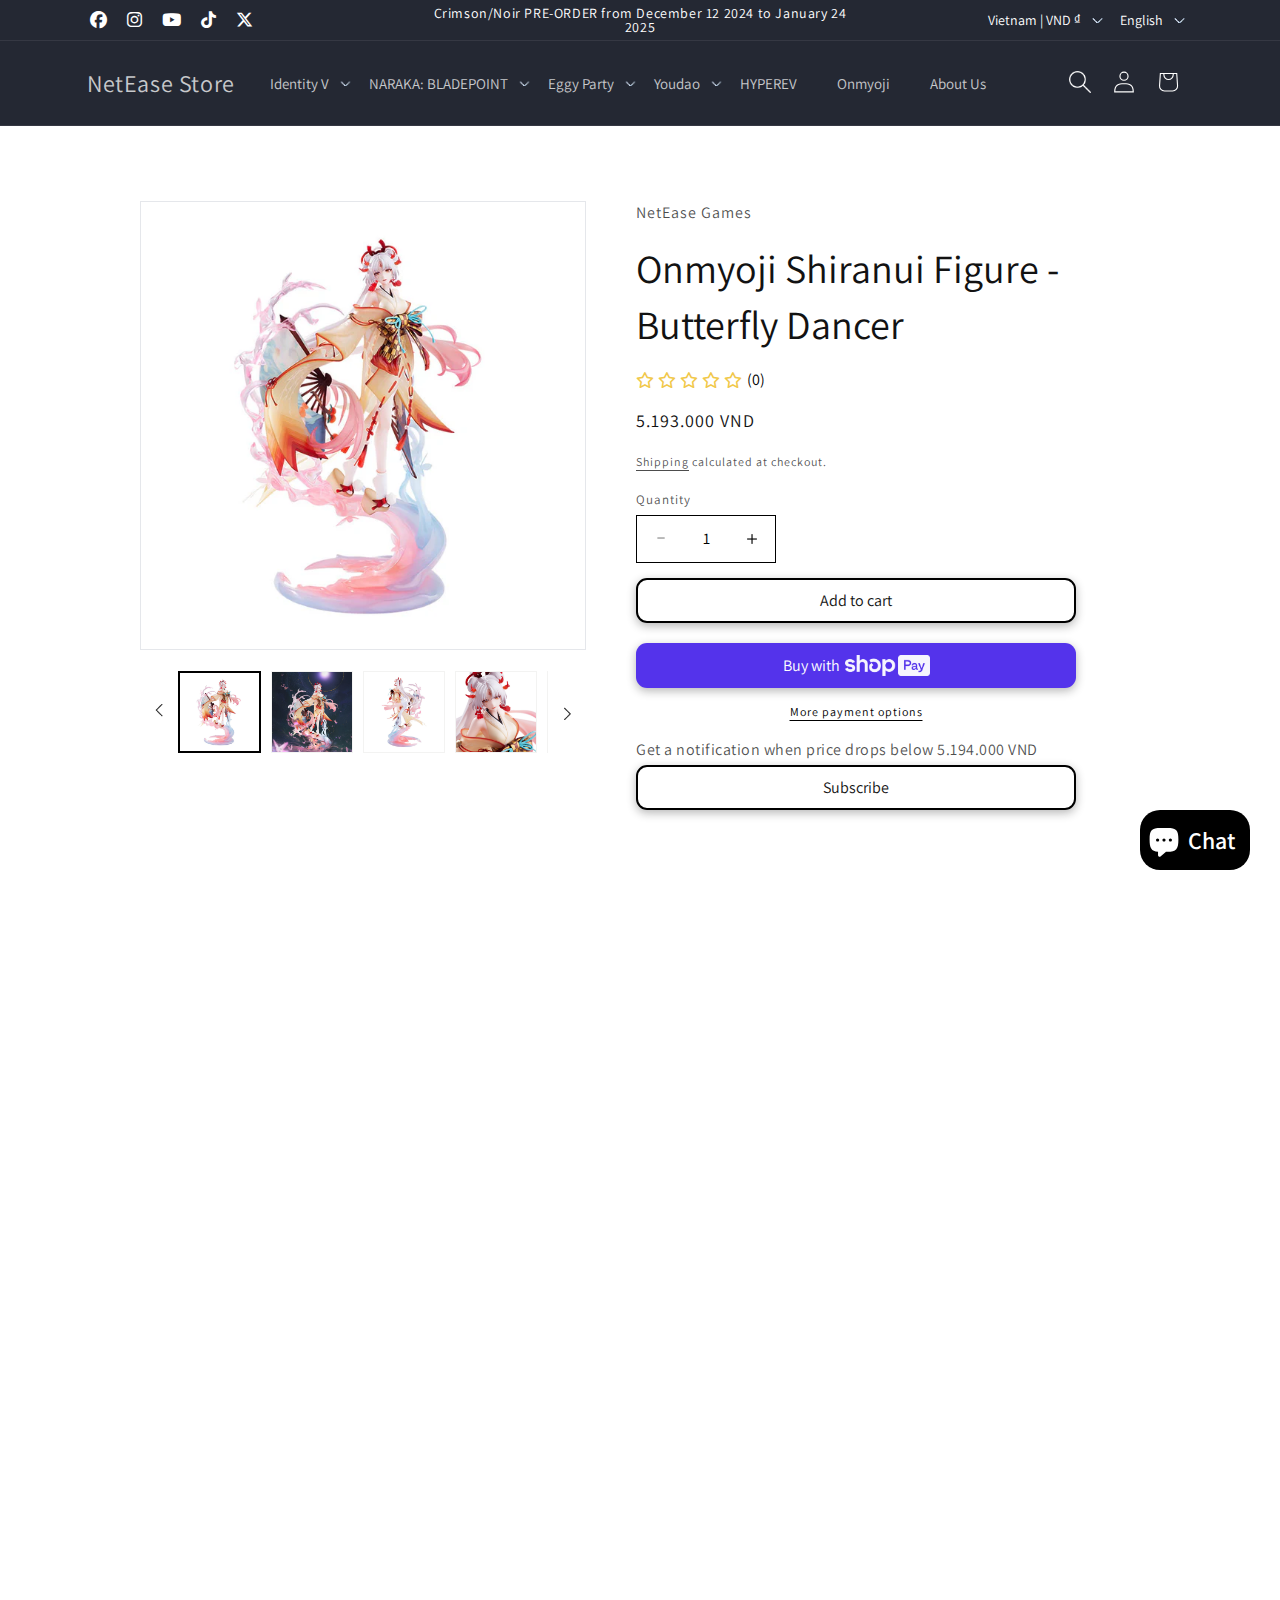
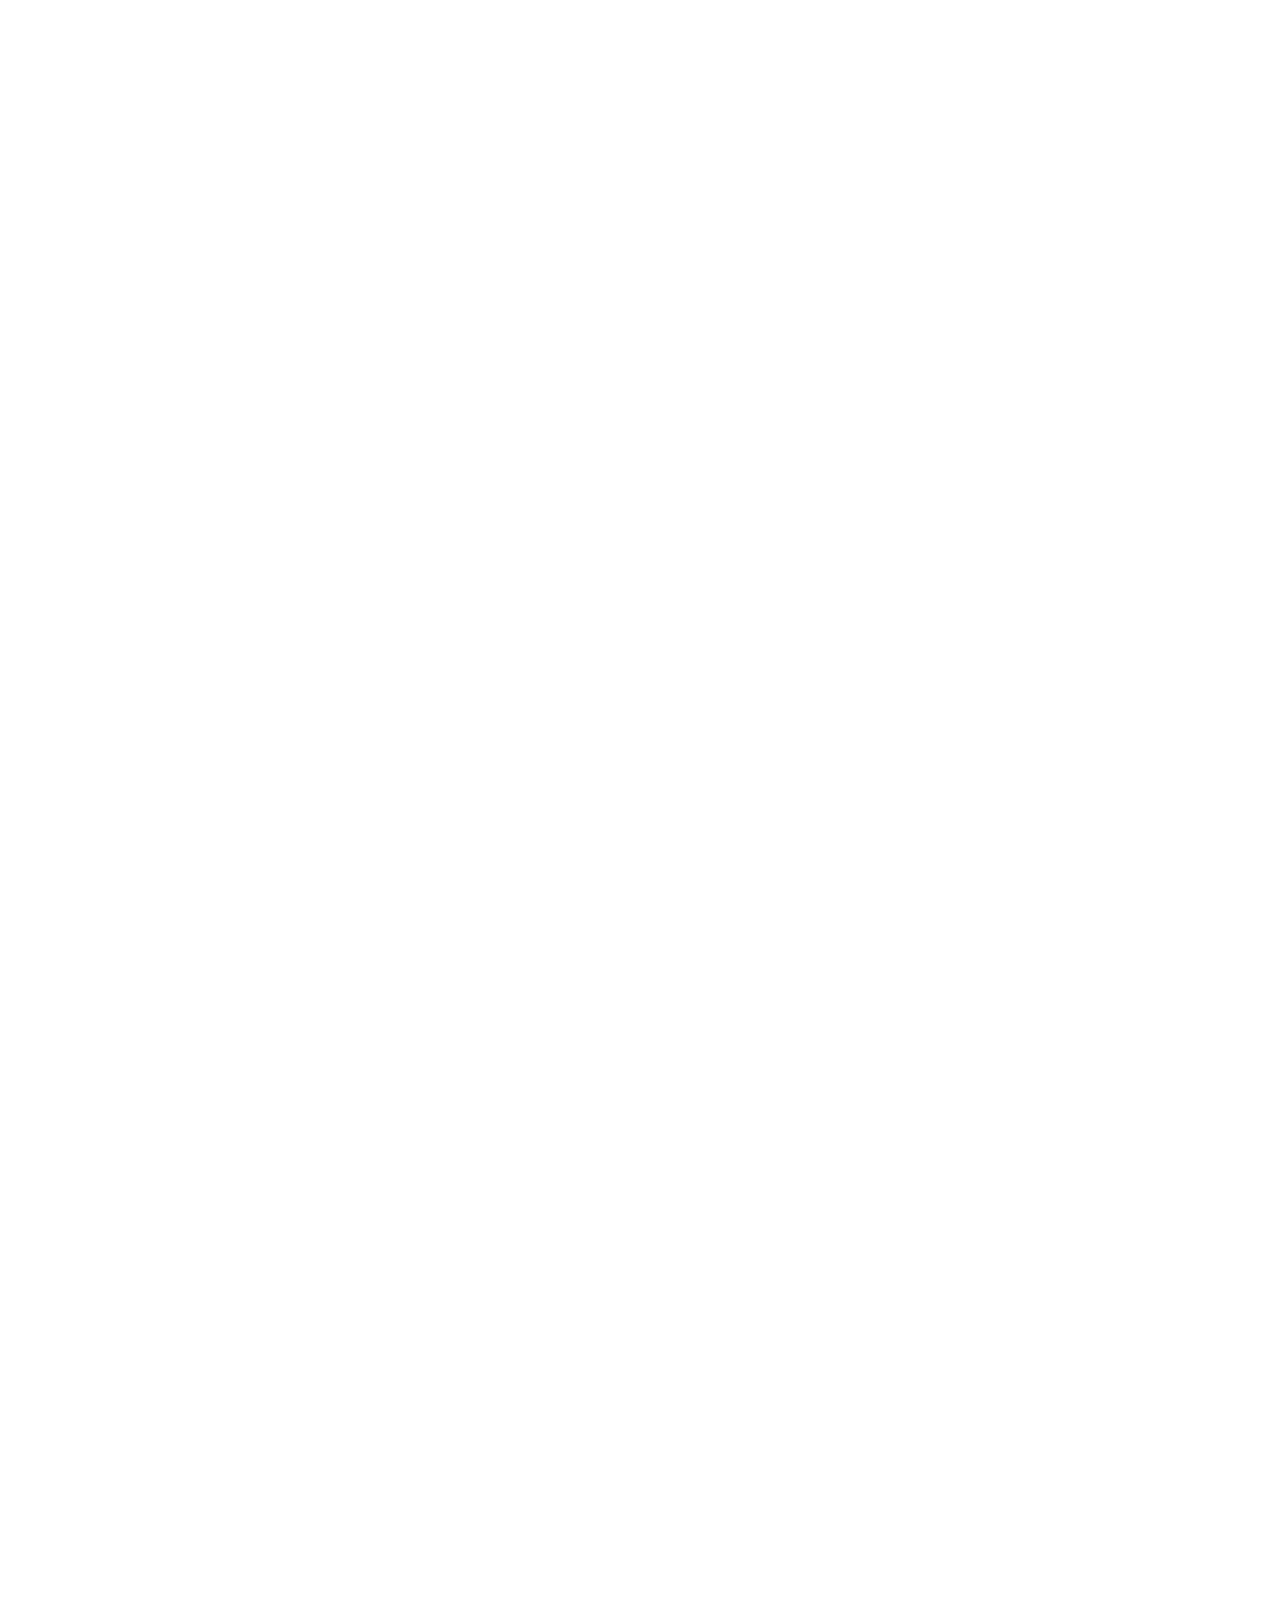
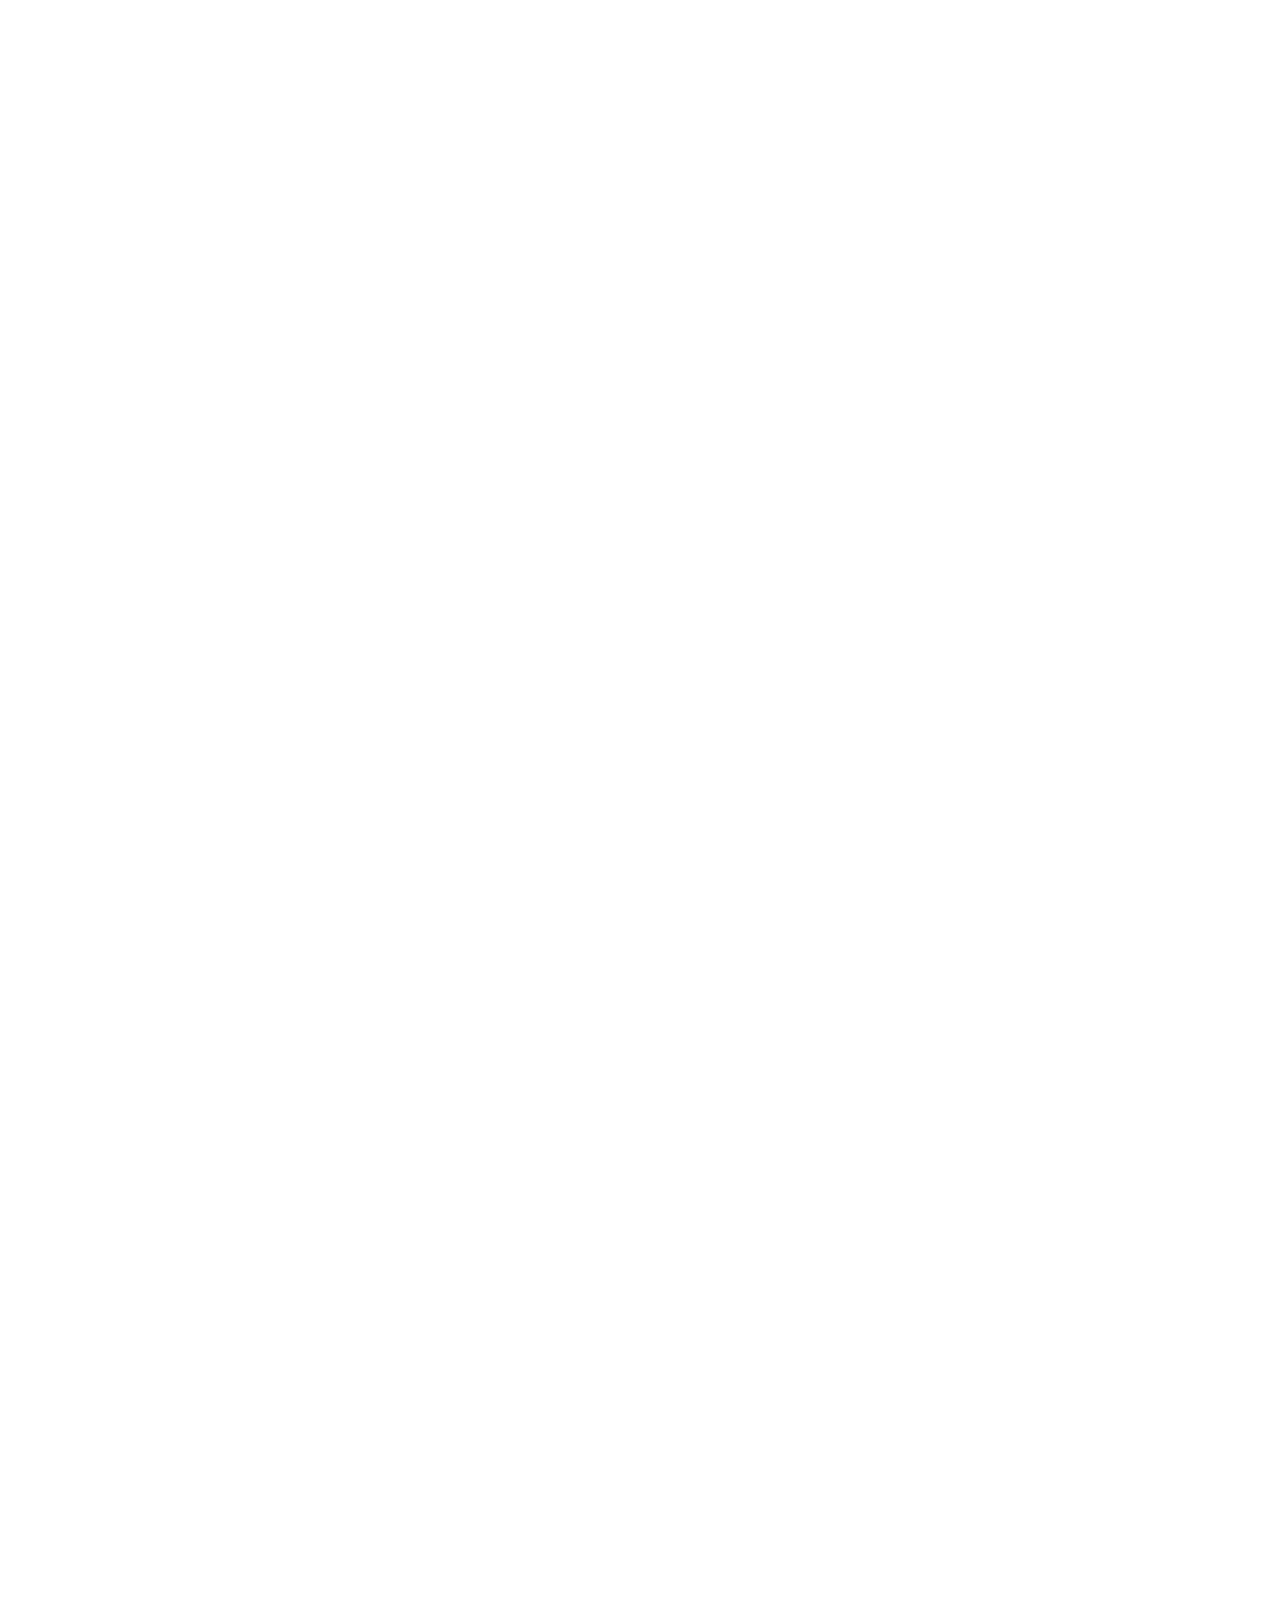
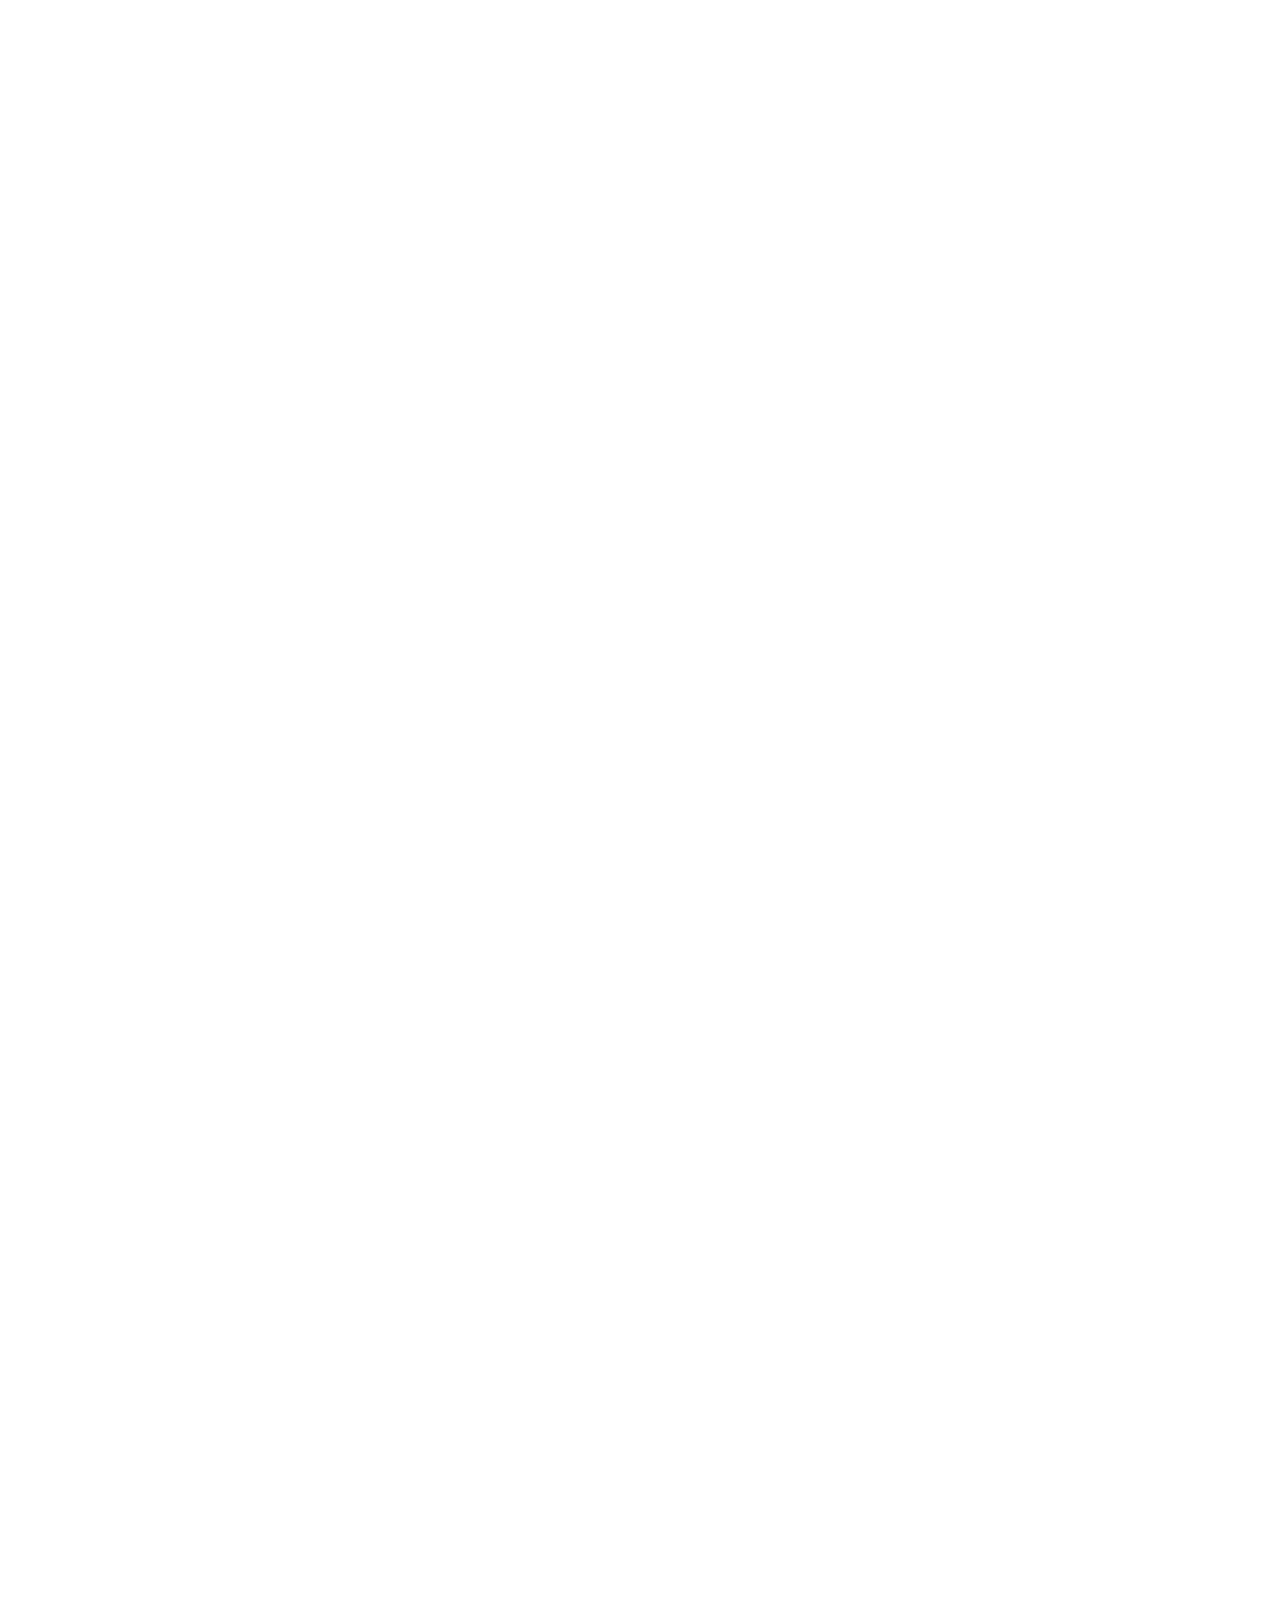
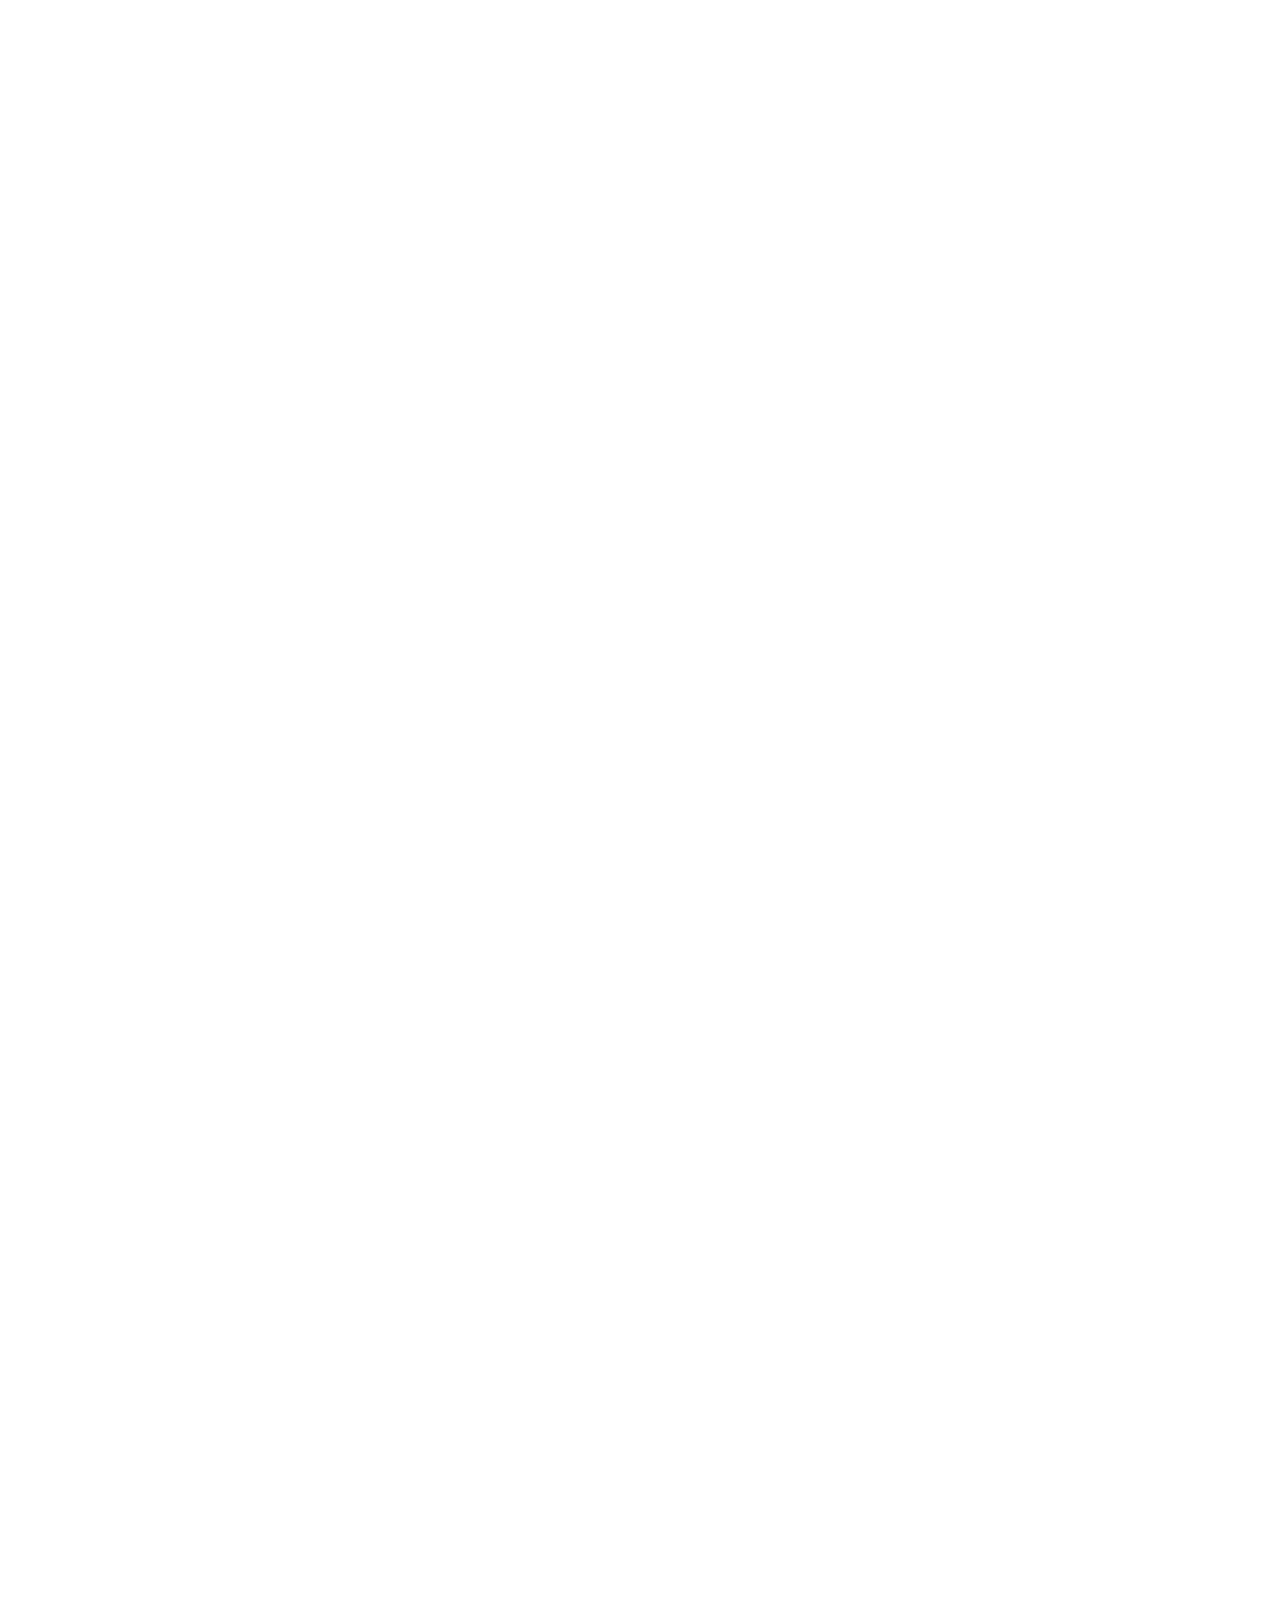
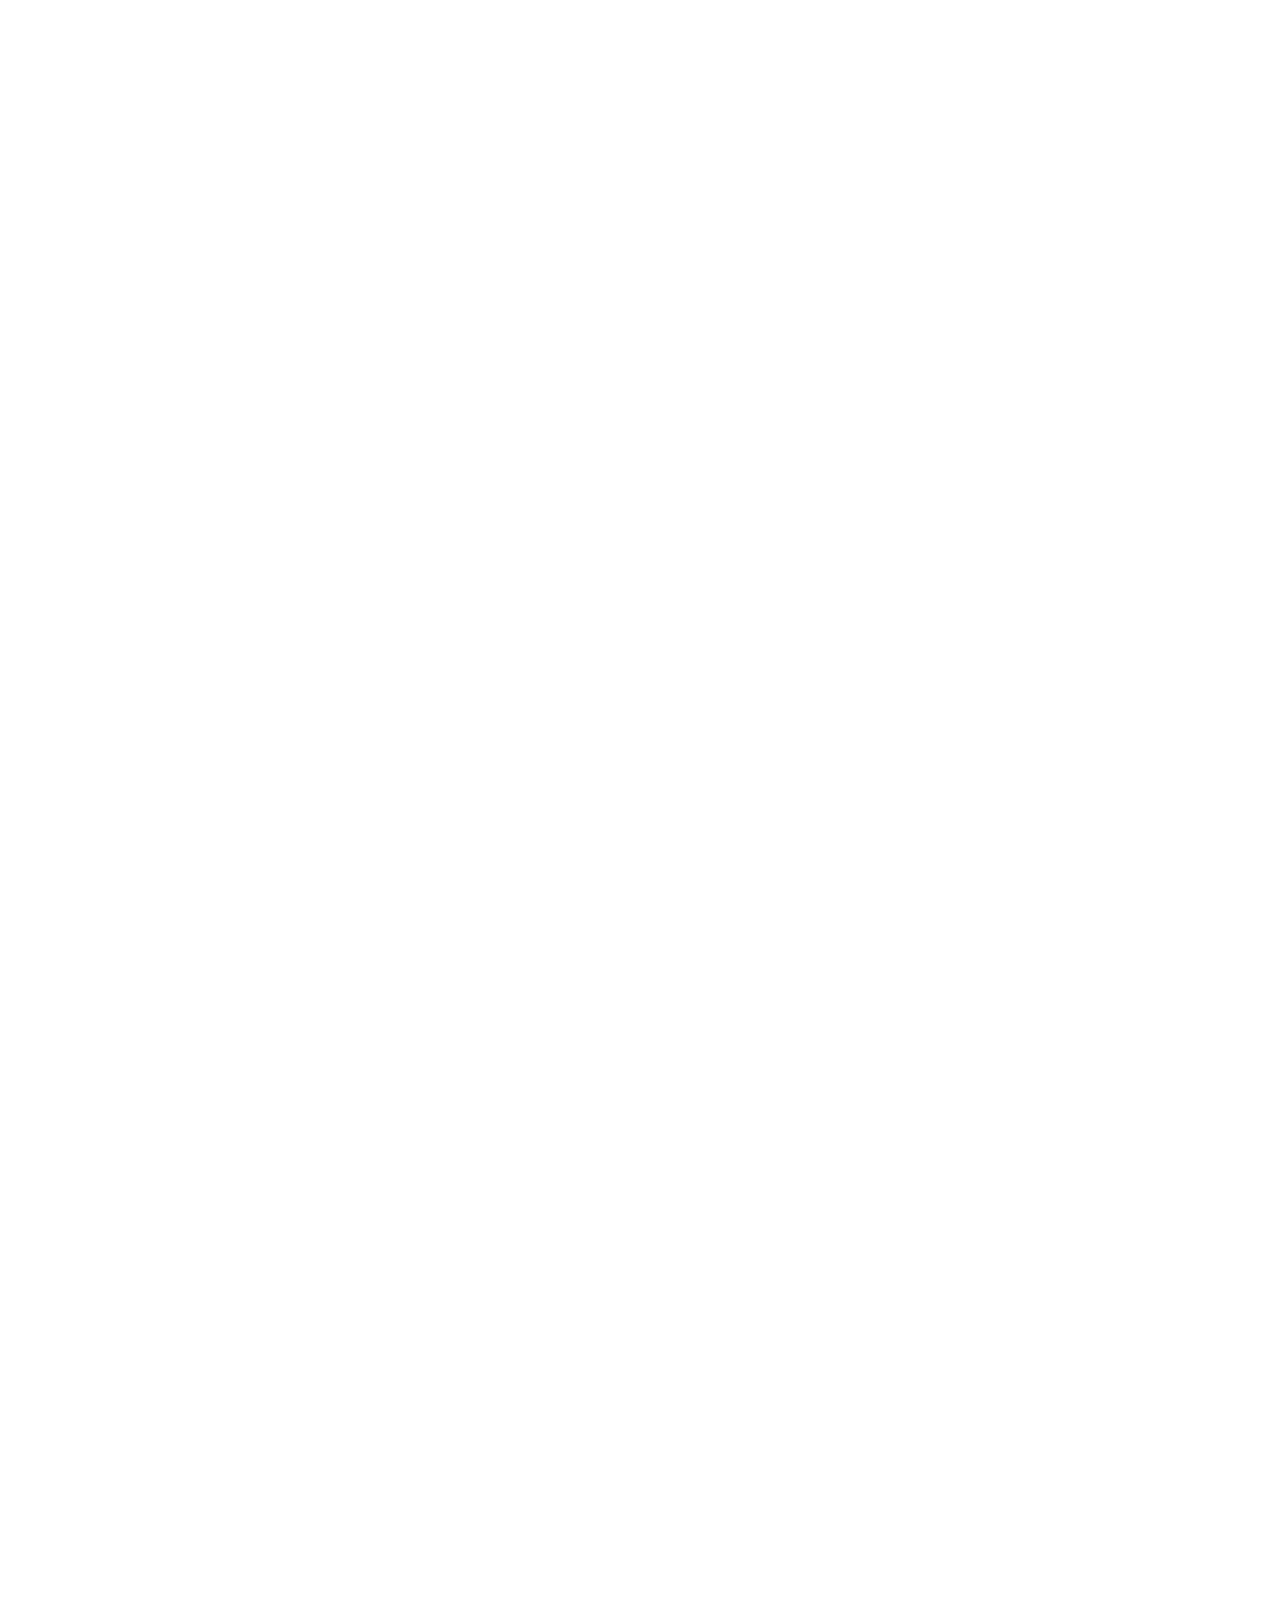
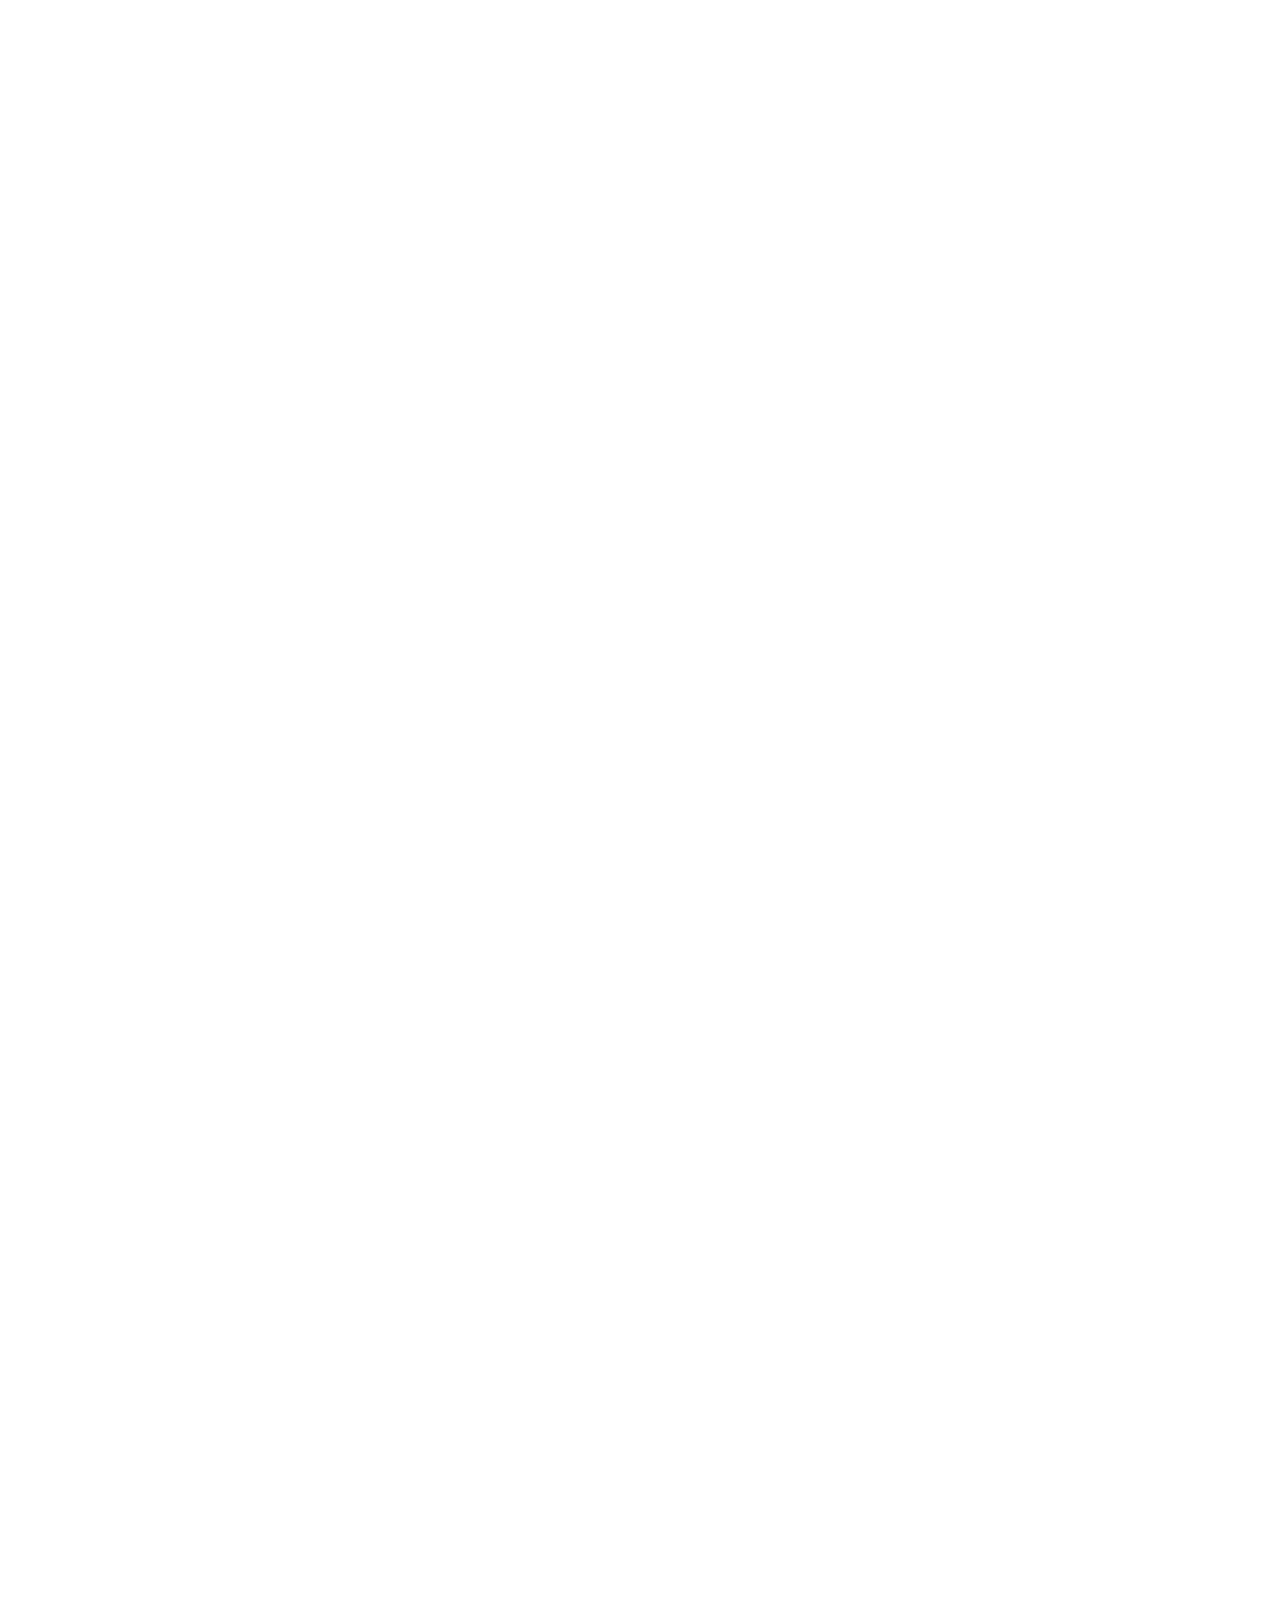
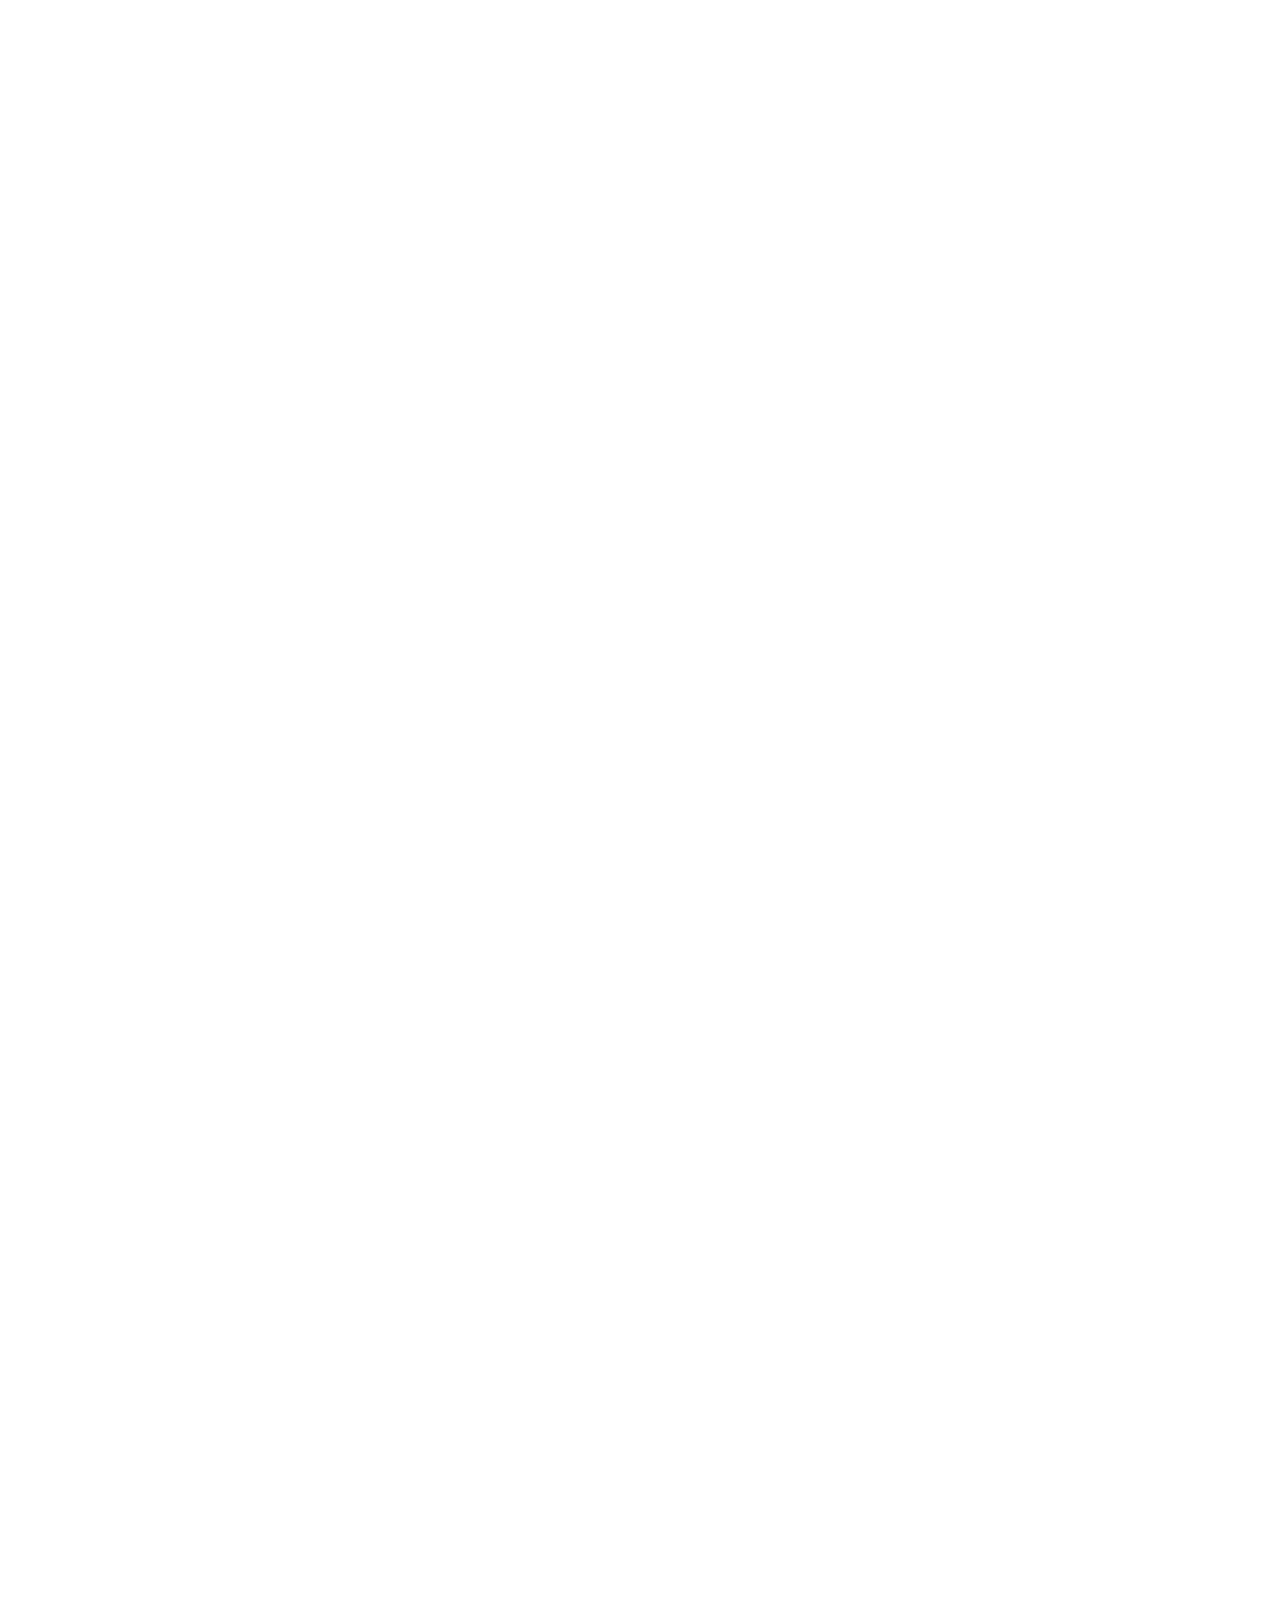
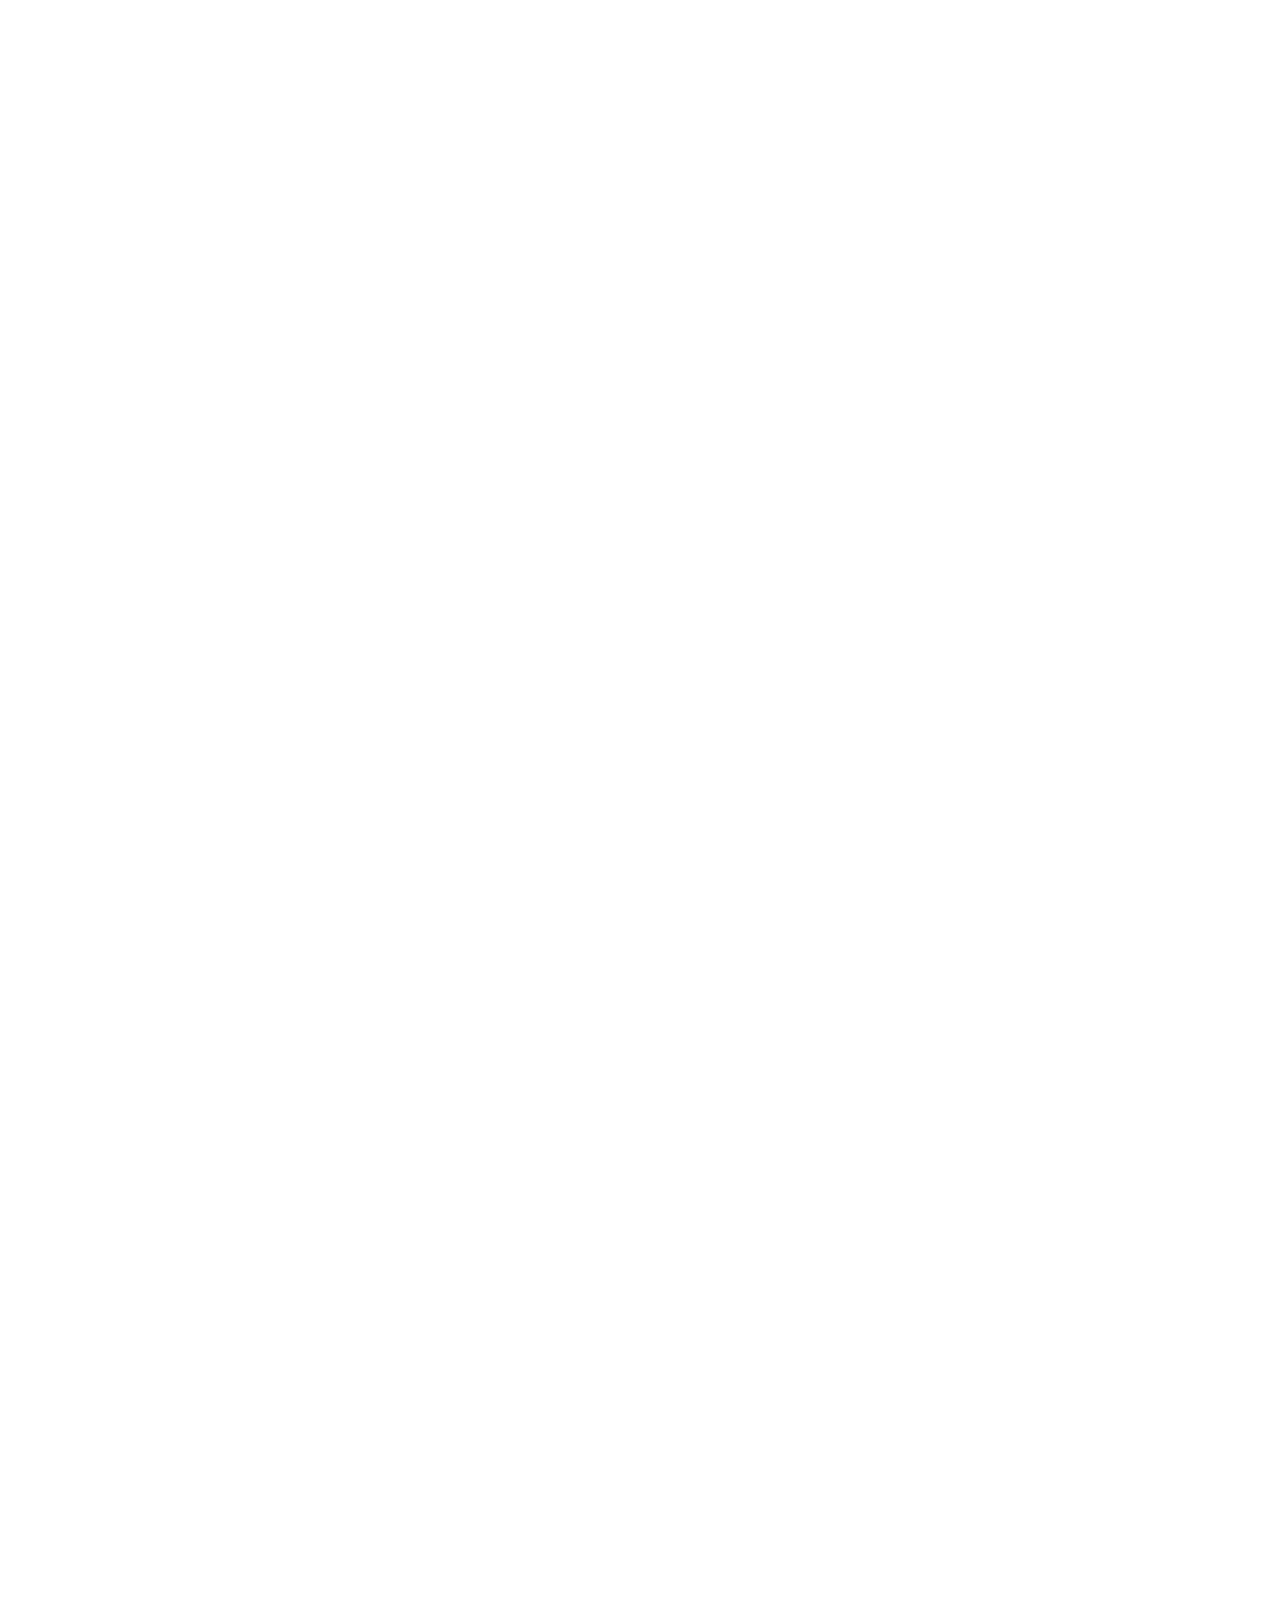
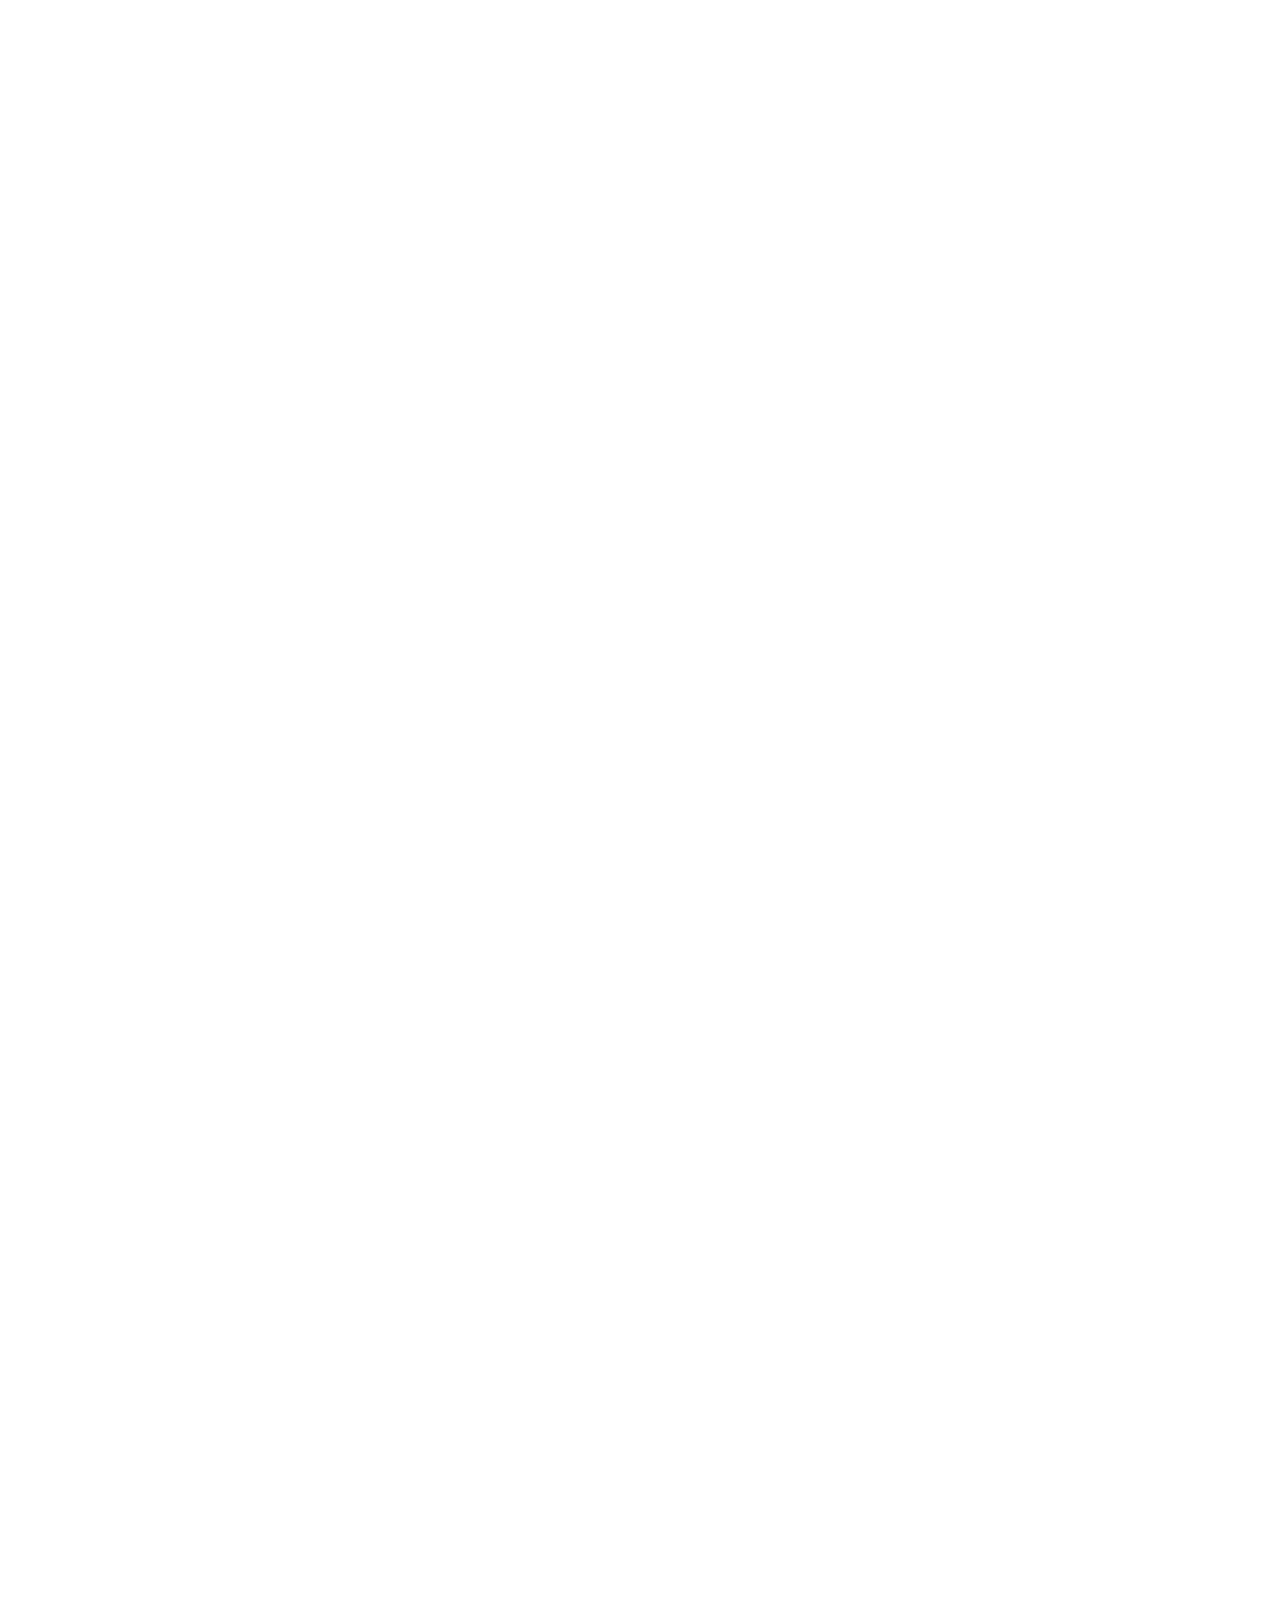
==== commit fee59cb4: "update" ====
--- a/product.html
+++ b/product.html
@@ -635,12 +635,12 @@
         <div class="product-detail-booster">
             <div class="product-detail-container">
                 <div class="product-detail-left">
-                        <div class="product-detail-show-img">
+                    <div class="product-detail-show-img">
                             <img class="img-show-gear" src="./assets/img/Product-gallery/card 1.webp" alt="">
                             <button>
                                 <img src="./assets/img/zoom-in-icon.png" alt="">
                             </button>
-                        </div>
+                    </div>
                     <div class="product-detail-gallery">
                         <button class="gallery-control gallery-left-control">
                             <img src="./assets/img/left-chevron.png" alt="">
@@ -681,7 +681,7 @@
                 </div>
                 <div class="product-detail-right">
                     <div class="product-detail-title">
-                        GearUP Booster
+                        NetEase Games
                     </div>
                     <h1 class="product-detail-name">
                         Onmyoji Shiranui Figure - Butterfly Dancer
@@ -704,7 +704,7 @@
                     <div class="product-detail-tax">
                         <span>Shipping</span> calculated at checkout.
                     </div>
-                    <div class="product-detail-template">
+                    <!-- <div class="product-detail-template">
                         <div class="template-top">
                             <span class="template-title">
                                 Plug
@@ -734,7 +734,7 @@
                                 </li>
                             </ul>
                         </div>
-                    </div>
+                    </div> -->
                     <div class="product-detail-quantity">
                         <span class="quantity-title">
                             Quantity
--- a/assets/css/neteasestore.css
+++ b/assets/css/neteasestore.css
@@ -17,7 +17,13 @@
     top: 0 !important;
 }
 
-
+.cart:focus,
+.cart:active
+{
+    outline: none; /* Loại bỏ viền mặc định */
+    box-shadow: none; /* Loại bỏ hiệu ứng bóng */
+    background-color: transparent; /* Loại bỏ màu nền nếu cần */
+}
 
 :root {
     --font-family: "Assistant", sans-serif;
